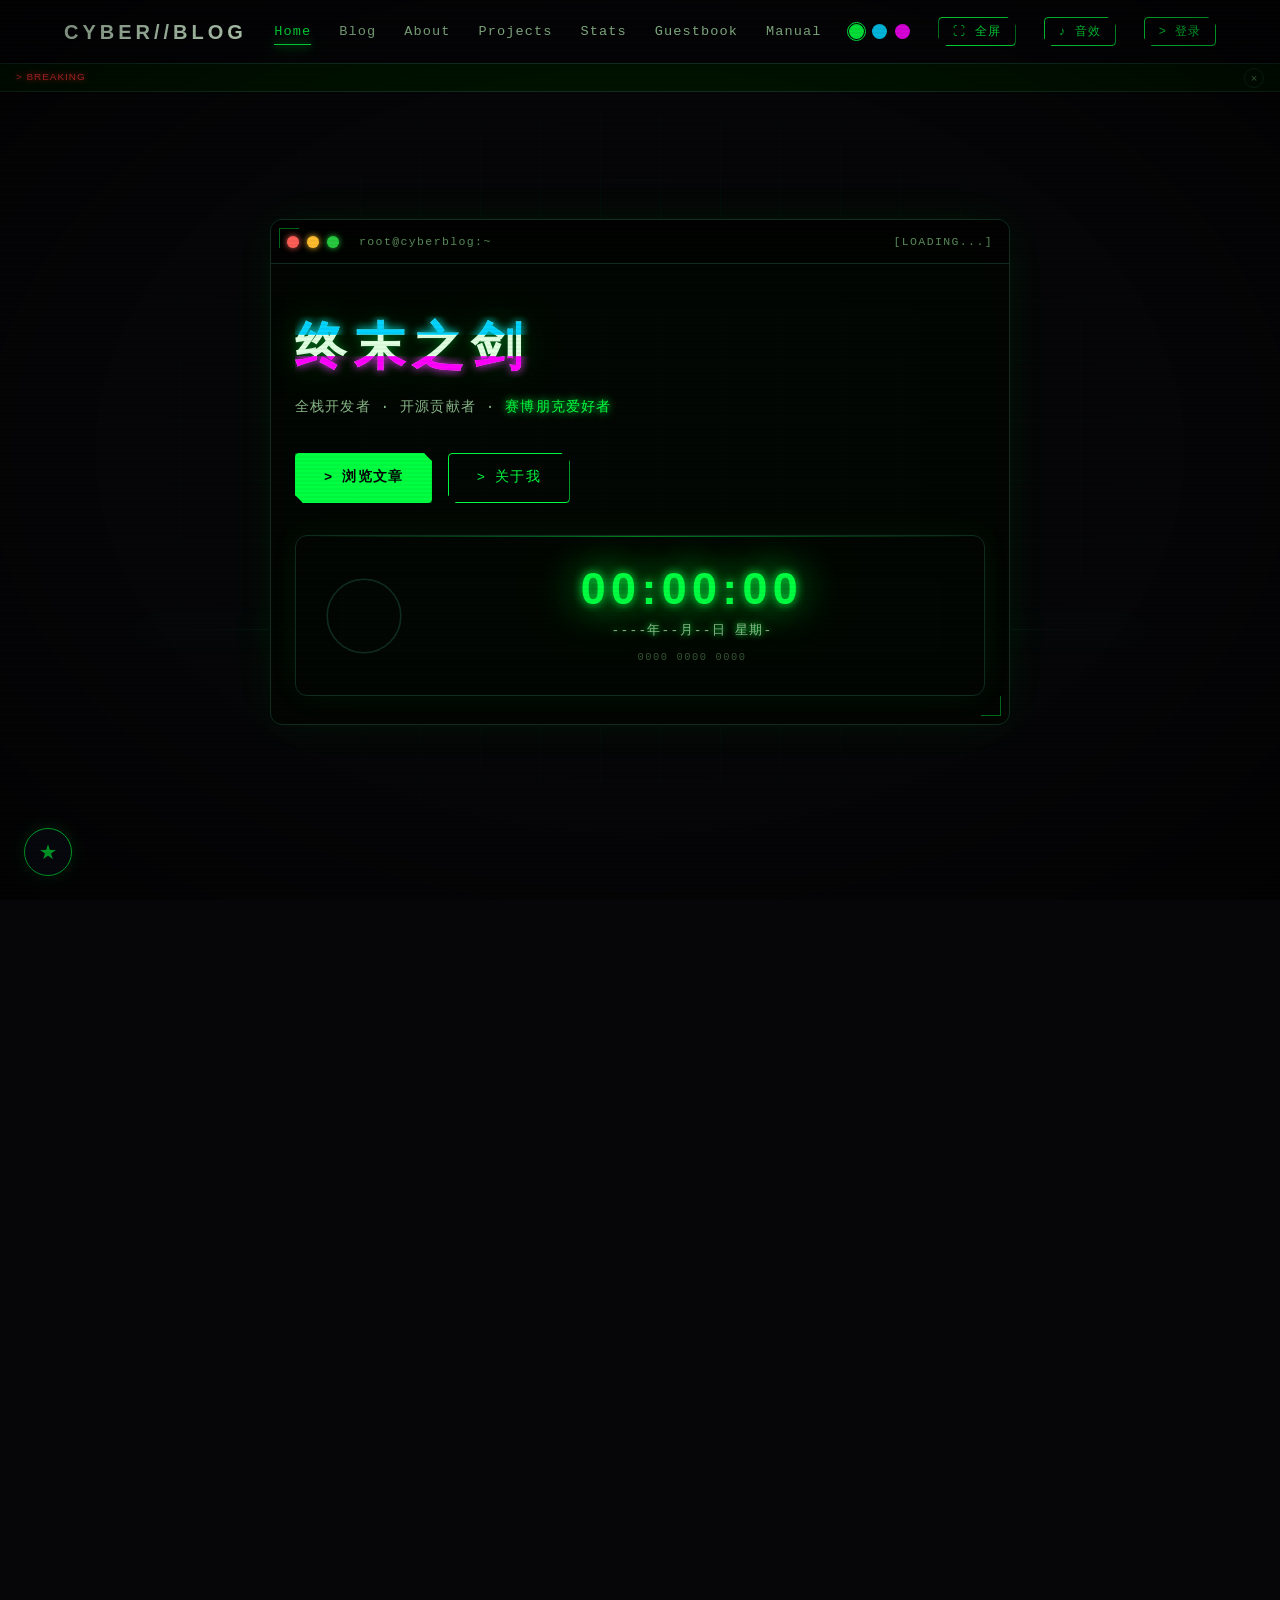
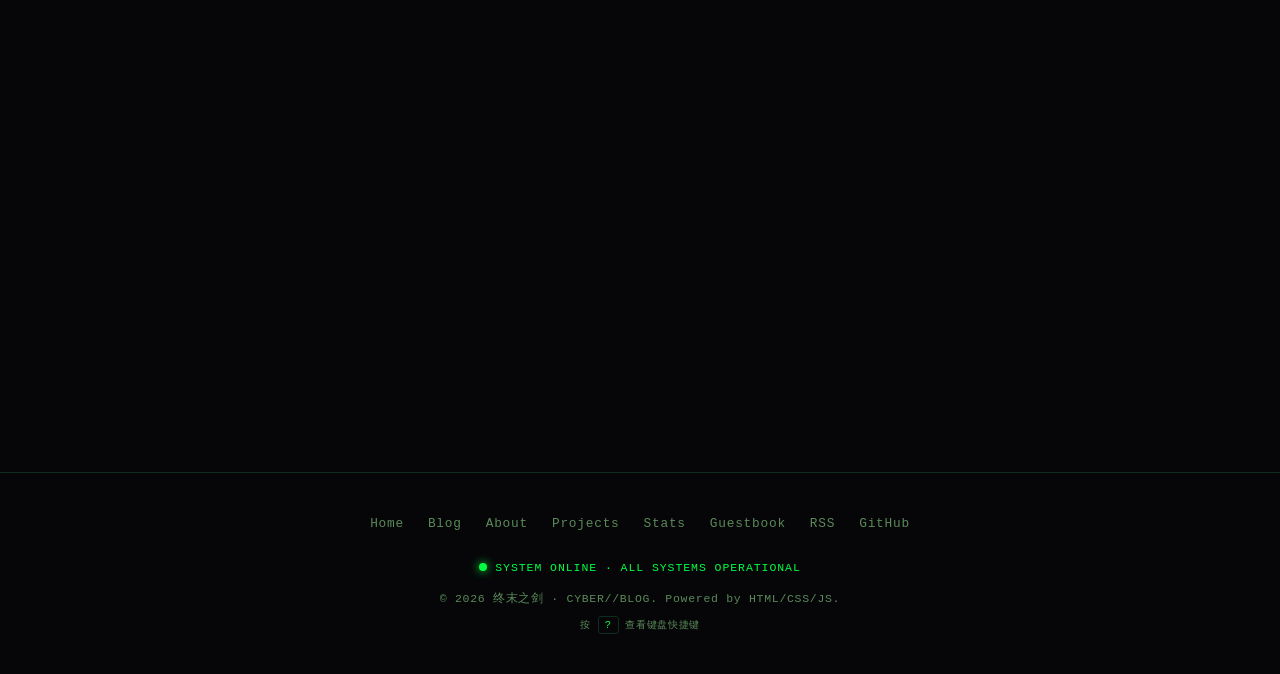
==== index.html @ f14f5cc3 "feat: 头像霓虹化 — 双层描边模拟霓虹管+CSS外发光+网格底纹+高光" ====
<!DOCTYPE html>
<html lang="zh-CN">
<head>
  <meta charset="UTF-8">
  <meta name="viewport" content="width=device-width, initial-scale=1.0">
  <meta name="description" content="终末之剑的赛博朋克数字空间 — 技术博客、设计美学、代码艺术">
  <meta name="keywords" content="赛博朋克,博客,前端开发,全栈,技术分享">
  <meta name="theme-color" content="#060608">
  <meta name="author" content="终末之剑">
  <meta property="og:title" content="终末之剑 | CYBER//BLOG">
  <meta property="og:description" content="赛博朋克风格个人技术博客">
  <meta property="og:type" content="website">
  <title>终末之剑 | CYBER//BLOG</title>

  <!-- Favicon -->
  <link rel="icon" type="image/svg+xml" href="favicon.svg">

  <!-- PWA -->
  <link rel="manifest" href="manifest.json">
  <meta name="apple-mobile-web-app-capable" content="yes">
  <meta name="apple-mobile-web-app-title" content="CYBER//BLOG">

  <!-- SEO structured data -->
  <script type="application/ld+json">
  {
    "@context": "https://schema.org",
    "@type": "Person",
    "name": "终末之剑",
    "url": "https://hi3612.github.io/cyberblog/",
    "description": "全栈开发者 / 开源贡献者 / 赛博朋克爱好者",
    "knowsAbout": ["JavaScript","TypeScript","React","Vue","Node.js","Python","Go","PostgreSQL","Docker"]
  }
  </script>

  <link rel="stylesheet" href="css/style.css">
  <style>
    /* Critical fallback styles — prevents blank screen if CSS load is slow */
    body { background:#060608; color:#c0e0c0; }
    #boot-screen{position:fixed;inset:0;z-index:100000;background:#020203;display:flex;align-items:center;justify-content:center;font-family:Consolas,monospace;}
    #boot-screen.done{opacity:0;visibility:hidden;pointer-events:none;transition:opacity 0.6s,visibility 0.6s;}
    .boot-log{max-width:560px;padding:40px 24px;line-height:2;font-size:0.78rem;color:#00ff41;text-shadow:0 0 4px #00ff41;}
    .boot-log .ok{color:#27c93f;}
    .boot-log .info{color:#8ab88a;}
    .vignette{position:fixed;inset:0;z-index:9998;pointer-events:none;background:radial-gradient(ellipse at center,transparent 60%,rgba(0,0,0,0.55) 100%);}
    #reading-progress{position:fixed;top:0;left:0;height:2px;z-index:10001;background:#00ff41;box-shadow:0 0 8px #00ff41;}
  </style>
</head>
<body>

  <!-- Boot Screen -->
  <div id="boot-screen"><div class="boot-log" id="boot-log"></div></div>

  <!-- Reading Progress -->
  <div id="reading-progress"></div>

  <!-- Cyber News Ticker -->
  <div id="news-ticker" class="news-ticker">
    <span class="news-ticker-label">> BREAKING</span>
    <span class="news-ticker-text" id="news-ticker-text"></span>
    <button class="news-ticker-close" id="news-ticker-close" title="关闭">×</button>
  </div>

  <!-- Ambient -->
  <div class="vignette"></div>

  <!-- ============================================================
       NAVIGATION
       ============================================================ -->
  <nav class="nav">
    <div class="nav-inner">
      <a href="#home" class="nav-logo">
        <span class="glitch-text" data-text="CYBER//BLOG">CYBER//BLOG</span>
      </a>
      <ul class="nav-links">
        <li><a href="#home" class="active">Home</a></li>
        <li><a href="#blog">Blog</a></li>
        <li><a href="#about">About</a></li>
        <li><a href="#projects">Projects</a></li>
        <li><a href="#stats">Stats</a></li>
        <li><a href="#guestbook">Guestbook</a></li>
        <li><a href="#" id="nav-manual">Manual</a></li>
        <li>
          <div class="theme-switcher">
            <span class="theme-dot green active" data-theme="green" title="Neon Green" role="button" tabindex="0" aria-label="绿色主题"></span>
            <span class="theme-dot cyan" data-theme="cyan" title="Neon Cyan" role="button" tabindex="0" aria-label="青色主题"></span>
            <span class="theme-dot magenta" data-theme="magenta" title="Neon Magenta" role="button" tabindex="0" aria-label="品红主题"></span>
          </div>
        </li>
        <li>
          <button id="btn-fullscreen" class="btn btn-sm" title="全屏模式 (F)">&#9974; 全屏</button>
        </li>
        <li>
          <button id="btn-sound" class="btn btn-sm" title="音效开关">&#9834; 音效</button>
        </li>
        <li id="nav-auth-area">
          <button class="btn btn-sm" id="btn-login">> 登录</button>
        </li>
      </ul>
      <button class="hamburger" aria-label="Menu"><span></span><span></span><span></span></button>
    </div>
  </nav>

  <!-- ============================================================
       HERO / TERMINAL
       ============================================================ -->
  <section id="home" class="hero">
    <canvas id="matrix-bg"></canvas>
    <canvas id="network-bg"></canvas>
    <div class="hero-content">
      <div class="terminal" id="main-terminal">
        <div class="terminal-header">
          <span class="terminal-dot red" title="Close"></span>
          <span class="terminal-dot yellow" title="Minimize"></span>
          <span class="terminal-dot green" title="Maximize"></span>
          <span class="terminal-title" style="margin-left:12px;">root@cyberblog:~</span>
          <span class="terminal-title" id="live-clock" style="margin-left:auto;">[LOADING...]</span>
        </div>
        <div class="terminal-body" id="terminal-body">
          <div id="typing-text"></div>
          <div id="terminal-post-content">
            <div style="margin-top:24px;">
              <div class="glitch-title" data-text="终末之剑">终末之剑</div>
              <p class="hero-subtitle">全栈开发者 · 开源贡献者 · <span class="highlight">赛博朋克爱好者</span></p>
              <div class="hero-cta">
                <a href="#blog" class="btn btn-primary">> 浏览文章</a>
                <a href="#about" class="btn">> 关于我</a>
              </div>
            </div>
          </div>

          <!-- Neon Digital Clock -->
          <div class="neon-clock" id="neon-clock">
            <div class="clock-ring">
              <svg viewBox="0 0 100 100">
                <circle cx="50" cy="50" r="46" fill="none" stroke="var(--border)" stroke-width="2"/>
                <circle cx="50" cy="50" r="46" fill="none" stroke="var(--neon-primary)" stroke-width="2"
                  stroke-dasharray="289" stroke-dashoffset="289" id="clock-ring-sec" stroke-linecap="round"/>
              </svg>
            </div>
            <div class="clock-display">
              <div class="clock-time" id="clock-time">00:00:00</div>
              <div class="clock-date" id="clock-date">----年--月--日 星期-</div>
              <div class="clock-binary" id="clock-binary">0000 0000 0000</div>
            </div>
          </div>
        </div>
      </div>
    </div>
  </section>

  <!-- ============================================================
       BLOG
       ============================================================ -->
  <section id="blog" class="section">
    <div class="container">
      <div class="section-header fade-in">
        <span class="section-tag">&lt;articles /&gt;</span>
        <h2 class="section-title">Blog Posts</h2>
        <div class="section-line"></div>
      </div>
      <div class="blog-controls fade-in">
        <div class="blog-search">
          <input type="text" id="blog-search-input" placeholder="> search articles...">
        </div>
        <div class="blog-filters">
          <button class="filter-btn active" data-filter="all">全部</button>
          <button class="filter-btn" data-filter="frontend">前端</button>
          <button class="filter-btn" data-filter="career">职业</button>
          <button class="filter-btn" data-filter="design">设计</button>
        </div>
      </div>
      <div id="blog-grid" class="blog-grid"><!-- JS render --></div>
    </div>
  </section>

  <div class="deco-divider fade-in"><div class="line-h"></div><div class="diamond"></div><div class="line-h"></div></div>

  <!-- ============================================================
       ABOUT
       ============================================================ -->
  <section id="about" class="section">
    <div class="container">
      <div class="section-header fade-in">
        <span class="section-tag">&lt;identity /&gt;</span>
        <h2 class="section-title">About Me</h2>
        <div class="section-line"></div>
      </div>
      <div class="about-grid fade-in">
        <div class="about-avatar-wrapper">
          <div class="about-avatar" style="filter:drop-shadow(0 0 8px #00ff41) drop-shadow(0 0 20px rgba(0,255,65,.3));"><svg viewBox="0 0 200 200" xmlns="http://www.w3.org/2000/svg" style="position:absolute;top:0;left:0;width:100%;height:100%;"><rect width="200" height="200" fill="#060608"/><g opacity=".1"><line x1="0" y1="25" x2="200" y2="25" stroke="#00ff41" stroke-width=".4"/><line x1="0" y1="50" x2="200" y2="50" stroke="#00ff41" stroke-width=".4"/><line x1="0" y1="75" x2="200" y2="75" stroke="#00ff41" stroke-width=".4"/><line x1="0" y1="100" x2="200" y2="100" stroke="#00ff41" stroke-width=".4"/><line x1="0" y1="125" x2="200" y2="125" stroke="#00ff41" stroke-width=".4"/><line x1="0" y1="150" x2="200" y2="150" stroke="#00ff41" stroke-width=".4"/><line x1="0" y1="175" x2="200" y2="175" stroke="#00ff41" stroke-width=".4"/><line x1="25" y1="0" x2="25" y2="200" stroke="#00ff41" stroke-width=".4"/><line x1="50" y1="0" x2="50" y2="200" stroke="#00ff41" stroke-width=".4"/><line x1="75" y1="0" x2="75" y2="200" stroke="#00ff41" stroke-width=".4"/><line x1="100" y1="0" x2="100" y2="200" stroke="#00ff41" stroke-width=".4"/><line x1="125" y1="0" x2="125" y2="200" stroke="#00ff41" stroke-width=".4"/><line x1="150" y1="0" x2="150" y2="200" stroke="#00ff41" stroke-width=".4"/><line x1="175" y1="0" x2="175" y2="200" stroke="#00ff41" stroke-width=".4"/></g><path d="M14,22 v-14 h14 M186,22 v-14 h-14 M14,178 v14 h14 M186,178 v14 h-14" fill="none" stroke="#00ff41" stroke-width="2"/><path d="M14,22 v-14 h14 M186,22 v-14 h-14 M14,178 v14 h14 M186,178 v14 h-14" fill="none" stroke="#fff" stroke-width=".4"/><polygon points="100,12 188,100 100,188 12,100" fill="rgba(0,255,65,0.03)" stroke="#00ff41" stroke-width="1"/><polygon points="100,12 188,100 100,188 12,100" fill="none" stroke="#00ff41" stroke-width="4" opacity=".15"/><polygon points="100,36 164,100 100,164 36,100" fill="rgba(0,212,255,0.04)" stroke="#00d4ff" stroke-width="1"/><polygon points="100,36 164,100 100,164 36,100" fill="none" stroke="#00d4ff" stroke-width="3" opacity=".12"/><polygon points="100,48 145,70 145,130 100,152 55,130 55,70" fill="rgba(0,255,65,0.06)" stroke="#00ff41" stroke-width="2"/><polygon points="100,48 145,70 145,130 100,152 55,130 55,70" fill="none" stroke="#00ff41" stroke-width="5" opacity=".1"/><path d="M70,100 l20,-34 l18,0 l20,34 l-8,5 l-15,-3 l-6,0 l-15,3 z" fill="rgba(255,0,255,0.1)" stroke="#ff00ff" stroke-width="1.5"/><path d="M70,100 l20,-34 l18,0 l20,34 l-8,5 l-15,-3 l-6,0 l-15,3 z" fill="none" stroke="#ff00ff" stroke-width="4" opacity=".15"/><circle cx="86" cy="92" r="4" fill="#0a0a0f" stroke="#00d4ff" stroke-width="2"/><circle cx="86" cy="92" r="4" fill="none" stroke="#00d4ff" stroke-width="5" opacity=".15"/><circle cx="114" cy="92" r="4" fill="#0a0a0f" stroke="#00d4ff" stroke-width="2"/><circle cx="114" cy="92" r="4" fill="none" stroke="#00d4ff" stroke-width="5" opacity=".15"/><line x1="88" y1="108" x2="112" y2="108" stroke="#00d4ff" stroke-width="1.5"/><line x1="88" y1="108" x2="112" y2="108" stroke="#00d4ff" stroke-width="4" opacity=".15"/><polygon points="100,70 110,86 100,80 90,86" fill="rgba(0,255,65,0.5)" stroke="#00ff41" stroke-width="1"/><text x="100" y="174" font-family="serif" font-size="34" font-weight="900" fill="#00ff41" text-anchor="middle">終</text><text x="100" y="174" font-family="serif" font-size="34" font-weight="900" fill="none" stroke="#fff" stroke-width=".5" text-anchor="middle" opacity=".3"/><circle cx="55" cy="70" r="2.5" fill="#0a0a0f" stroke="#ff00ff" stroke-width="2"/><circle cx="145" cy="70" r="2.5" fill="#0a0a0f" stroke="#ff00ff" stroke-width="2"/><circle cx="100" cy="48" r="2.5" fill="#0a0a0f" stroke="#ff00ff" stroke-width="2"/></svg></div>
          <div class="social-links">
            <a href="https://github.com" target="_blank" rel="noopener" class="social-link" title="GitHub">GH</a>
            <a href="https://twitter.com" target="_blank" rel="noopener" class="social-link" title="Twitter">TW</a>
            <a href="mailto:hello@cyberblog.dev" class="social-link" title="Email">@</a>
            <a href="#" class="social-link" title="RSS" id="rss-link">RS</a>
          </div>
        </div>
        <div class="about-text">
          <h3>&gt; whoami</h3>
          <p>你好，我是 <strong>终末之剑</strong>，一名热爱技术的全栈开发者。我相信代码不仅是一种工具，更是一种自我表达的方式。从 Web 开发到系统编程，从 UI 设计到性能优化——我对技术的每一个层面都充满好奇。</p>
          <p>这个博客是我在数字世界的一片自留地。在这里我分享技术心得、设计思考和职业感悟。</p>
          <p>不写代码时，你可能会发现我在看科幻小说、玩独立游戏，或深夜在城市街道上散步——寻找下一个赛博朋克灵感。</p>
          <h3 style="margin-top:28px;">&gt; fortune --cyber</h3>
          <div class="quote-box" id="quote-box">
            <p class="quote-text" id="quote-text">"The future is already here — it's just not evenly distributed."</p>
            <span class="quote-author" id="quote-author">— William Gibson</span>
          </div>
          <button class="btn btn-sm" id="btn-new-quote" style="margin-top:8px;">> 换一条引语</button>

          <h3 style="margin-top:28px;">&gt; ls skills/</h3>
          <div class="skills">
            <span class="skill-tag">JavaScript</span><span class="skill-tag">TypeScript</span><span class="skill-tag">React</span><span class="skill-tag">Vue</span><span class="skill-tag">Node.js</span><span class="skill-tag">Python</span><span class="skill-tag">Go</span><span class="skill-tag">PostgreSQL</span><span class="skill-tag">Redis</span><span class="skill-tag">Docker</span><span class="skill-tag">AWS</span><span class="skill-tag">Linux</span><span class="skill-tag">Git</span><span class="skill-tag">CSS/SCSS</span><span class="skill-tag">Figma</span>
          </div>
        </div>
      </div>
    </div>
  </section>

  <div class="deco-divider fade-in"><div class="line-h"></div><div class="diamond"></div><div class="line-h"></div></div>

  <!-- ============================================================
       PROJECTS
       ============================================================ -->
  <section id="projects" class="section">
    <div class="container">
      <div class="section-header fade-in">
        <span class="section-tag">&lt;code /&gt;</span>
        <h2 class="section-title">Projects</h2>
        <div class="section-line"></div>
      </div>
      <div class="projects-grid">
        <div class="project-card fade-in"><div class="project-icon">&#9881;</div><h3 class="project-name">CyberDashboard</h3><p class="project-desc">开源的赛博朋克风格系统监控面板，实时数据可视化，Terminal UI。</p><div class="project-tech"><span>TypeScript</span><span>Node.js</span><span>WebSocket</span><span>Canvas</span></div><div class="project-links"><a href="#" target="_blank">&#8599; GitHub</a><a href="#" target="_blank">&#8599; Demo</a></div></div>
        <div class="project-card fade-in"><div class="project-icon">&#9760;</div><h3 class="project-name">NeonUI</h3><p class="project-desc">赛博朋克风格 UI 组件库，支持主题定制，Web Components 实现。</p><div class="project-tech"><span>CSS</span><span>Web Components</span><span>Storybook</span></div><div class="project-links"><a href="#" target="_blank">&#8599; GitHub</a><a href="#" target="_blank">&#8599; Docs</a></div></div>
        <div class="project-card fade-in"><div class="project-icon">&#9762;</div><h3 class="project-name">PixelForge</h3><p class="project-desc">浏览器端像素画编辑器，支持图层、调色板、动画帧、Canvas + Web Workers。</p><div class="project-tech"><span>JavaScript</span><span>Canvas</span><span>Web Workers</span></div><div class="project-links"><a href="#" target="_blank">&#8599; GitHub</a><a href="#" target="_blank">&#8599; Live</a></div></div>
        <div class="project-card fade-in"><div class="project-icon">&#128190;</div><h3 class="project-name">LogVault</h3><p class="project-desc">开发者日志管理工具，全文搜索、标签分类、Markdown 编辑。数据存 IndexedDB。</p><div class="project-tech"><span>React</span><span>IndexedDB</span><span>Markdown</span></div><div class="project-links"><a href="#" target="_blank">&#8599; GitHub</a></div></div>
      </div>
    </div>
  </section>

  <div class="deco-divider fade-in"><div class="line-h"></div><div class="diamond"></div><div class="line-h"></div></div>

  <!-- ============================================================
       STATS
       ============================================================ -->
  <section id="stats" class="section">
    <div class="container">
      <div class="section-header fade-in">
        <span class="section-tag">&lt;metrics /&gt;</span>
        <h2 class="section-title">System Stats</h2>
        <div class="section-line"></div>
      </div>
      <div class="stats-grid fade-in">
        <div class="stat-card"><div class="stat-icon">&#9679;</div><div class="stat-number" data-target="1247">0</div><div class="stat-label">GitHub Commits</div></div>
        <div class="stat-card"><div class="stat-icon">&#9733;</div><div class="stat-number" data-target="386">0</div><div class="stat-label">Stars Received</div></div>
        <div class="stat-card"><div class="stat-icon">&#9830;</div><div class="stat-number" data-target="42">0</div><div class="stat-label">Open Source Projects</div></div>
        <div class="stat-card"><div class="stat-icon">&#9670;</div><div class="stat-number" data-target="8912">0</div><div class="stat-label">Lines of Code</div></div>
        <div class="stat-card countdown-card"><div class="stat-icon">&#9200;</div><div class="stat-number-countdown" id="countdown-2077">--</div><div class="stat-label">距离赛博朋克元年 2077</div></div>
      </div>
    </div>
  </section>

  <!-- ============================================================
       GUESTBOOK
       ============================================================ -->
  <section id="guestbook" class="section">
    <div class="container">
      <div class="section-header fade-in">
        <span class="section-tag">&lt;guestbook /&gt;</span>
        <h2 class="section-title">Guestbook</h2>
        <div class="section-line"></div>
      </div>
      <div class="guestbook-inner fade-in" style="max-width:640px;margin:0 auto;">
        <div class="guestbook-form">
          <textarea id="gb-message" placeholder="> 留下你的足迹..." rows="3"></textarea>
          <div style="display:flex;gap:8px;align-items:center;">
            <input type="text" id="gb-author" placeholder="你的名字" style="flex:1;">
            <button class="btn btn-primary" id="gb-submit">发送</button>
          </div>
          <p id="gb-login-hint" style="font-size:0.72rem;color:var(--neon-amber);margin-top:8px;display:none;">&#9888; 请先登录后再留言</p>
        </div>
        <div id="gb-messages" class="gb-messages"><!-- JS render --></div>
      </div>
    </div>
  </section>

  <!-- ============================================================
       NEWSLETTER
       ============================================================ -->
  <section id="newsletter" class="newsletter">
    <div class="newsletter-inner fade-in">
      <div class="newsletter-icon">&#9993;</div>
      <h3>Stay Connected</h3>
      <p>订阅 Newsletter，获取最新文章和技术思考。<br>无垃圾邮件，随时可退订。</p>
      <form id="newsletter-form" class="newsletter-form">
        <input type="email" id="newsletter-email" placeholder="your@email.com" required>
        <button type="submit" class="btn btn-primary">订阅</button>
      </form>
      <p id="newsletter-success" class="newsletter-success">&#10003; 订阅成功！</p>
    </div>
  </section>

  <!-- ============================================================
       FOOTER
       ============================================================ -->
  <footer class="footer">
    <div class="footer-inner">
      <div class="footer-links">
        <a href="#home">Home</a><a href="#blog">Blog</a><a href="#about">About</a><a href="#projects">Projects</a><a href="#stats">Stats</a><a href="#guestbook">Guestbook</a><a href="#" id="rss-footer">RSS</a><a href="https://github.com" target="_blank" rel="noopener">GitHub</a>
      </div>
      <div class="footer-status"><span class="status-dot"></span>SYSTEM ONLINE · ALL SYSTEMS OPERATIONAL</div>
      <p class="footer-copy">&copy; 2026 终末之剑 · CYBER//BLOG. Powered by HTML/CSS/JS.</p>
      <p class="footer-hint">按 <kbd>?</kbd> 查看键盘快捷键</p>
    </div>
  </footer>

  <!-- Cyber Oracle Floating Button -->
  <button id="cyber-oracle" class="cyber-oracle-btn" title="赛博占卜">
    <span class="oracle-icon">&#9733;</span>
  </button>

  <!-- Oracle Result Toast -->
  <div id="oracle-toast" class="oracle-toast"></div>

  <!-- Back to Top -->
  <button id="back-to-top" class="back-to-top" aria-label="Back to top">
    <svg width="20" height="20" viewBox="0 0 20 20"><circle cx="10" cy="10" r="8" fill="none" stroke="currentColor" stroke-width="1.5" stroke-dasharray="50" stroke-dashoffset="50" id="scroll-ring"/></svg>
    <span style="position:absolute;top:50%;left:50%;transform:translate(-50%,-50%);pointer-events:none;">&#8593;</span>
  </button>

  <!-- ============================================================
       MODALS
       ============================================================ -->
  <!-- Post Modal -->
  <div id="post-modal" class="modal-overlay">
    <div class="modal" style="max-width:760px;">
      <button id="modal-close" class="modal-close" title="关闭 (Esc)">&times;</button>
      <div id="modal-body" class="modal-body"><!-- JS render --></div>
    </div>
  </div>

  <!-- Auth Modal (Login / Register) -->
  <div id="auth-modal" class="modal-overlay">
    <div class="modal" style="max-width:420px;">
      <button id="auth-close" class="modal-close">&times;</button>
      <div class="modal-body" id="auth-body">
        <h3 style="font-family:var(--font-display);color:var(--neon-primary);margin-bottom:20px;letter-spacing:0.08em;" id="auth-title">> LOGIN</h3>
        <form id="auth-form">
          <div class="auth-field"><label>用户名</label><input type="text" id="auth-username" placeholder="输入用户名" required autocomplete="off"></div>
          <div class="auth-field" id="auth-email-field" style="display:none;"><label>邮箱</label><input type="email" id="auth-email" placeholder="your@email.com"></div>
          <div class="auth-field"><label>密码</label><input type="password" id="auth-password" placeholder="输入密码" required></div>
          <div class="auth-field" id="auth-confirm-field" style="display:none;"><label>确认密码</label><input type="password" id="auth-confirm" placeholder="再次输入密码"></div>
          <div id="pw-strength" style="display:none;"><div class="pw-bar-bg"><div class="pw-bar-fill" id="pw-bar-fill"></div></div><span class="pw-text" id="pw-text"></span></div>
          <p id="auth-error" style="color:var(--neon-red);font-size:0.75rem;display:none;margin-bottom:12px;"></p>
          <button type="submit" class="btn btn-primary" style="width:100%;justify-content:center;" id="auth-submit">登录</button>
        </form>
        <p style="text-align:center;margin-top:16px;font-size:0.78rem;color:var(--text-muted);">
          <span id="auth-switch-text">没有账号？</span>
          <a href="#" id="auth-switch" style="margin-left:4px;">注册</a>
        </p>
      </div>
    </div>
  </div>

  <!-- Command Palette (Ctrl+K) -->
  <div id="cmd-palette" class="cmd-palette-overlay">
    <div class="cmd-palette-box">
      <div class="cmd-palette-header">
        <span style="font-family:var(--font-display);font-size:0.7rem;color:var(--neon-primary);">> COMMAND_PALETTE</span>
      </div>
      <input type="text" id="cmd-palette-input" placeholder="输入命令搜索..." autocomplete="off">
      <div id="cmd-palette-results"></div>
    </div>
  </div>

  <!-- Manual / 功能手册 Modal -->
  <div id="manual-modal" class="modal-overlay">
    <div class="modal" style="max-width:780px;max-height:90vh;">
      <button id="manual-close" class="modal-close">&times;</button>
      <div class="modal-body" id="manual-body"><!-- JS render --></div>
    </div>
  </div>

  <!-- Keyboard Shortcuts Modal -->
  <div id="kb-modal" class="modal-overlay">
    <div class="modal" style="max-width:560px;">
      <button id="kb-close" class="modal-close">&times;</button>
      <div class="modal-body">
        <h3 style="font-family:var(--font-display);color:var(--neon-primary);margin-bottom:20px;letter-spacing:0.08em;">&gt; KEYBOARD_SHORTCUTS</h3>
        <div class="kb-list">
          <div class="kb-row"><kbd>?</kbd><span>显示 / 隐藏此帮助</span></div>
          <div class="kb-row"><kbd>Esc</kbd><span>关闭弹窗 / 清除终端</span></div>
          <div class="kb-row"><kbd>1-5</kbd><span>跳转到对应板块</span></div>
          <div class="kb-row"><kbd>T</kbd><span>切换主题颜色</span></div>
          <div class="kb-row"><kbd>G</kbd><span>跳转到顶部</span></div>
          <div class="kb-row"><kbd>L</kbd><span>喜欢当前文章</span></div>
        </div>
      </div>
    </div>
  </div>

  <canvas id="neon-canvas" style="position:fixed;inset:0;z-index:9994;pointer-events:none;opacity:0;transition:opacity 0.3s;"></canvas>

<script src="js/posts.js"></script>
  <script src="js/main.js"></script>
  <script>
    if ('serviceWorker' in navigator) {
      navigator.serviceWorker.register('/cyberblog/sw.js').then(() => console.log('[SW] registered'));
    }
  </script>
</body>
</html>
---- css/style.css ----
/* ============================================================
   CYBERPUNK PERSONAL BLOG — Enhanced Design System
   Neon // Chrome // Dystopia
   ============================================================ */

/* 字体: 优先用系统自带，无需联网，国内秒开
   JetBrains Mono → Cascadia Code → Consolas → monospace
   Orbitron → Impact → Arial Black → sans-serif */

/* --- CSS Custom Properties --- */
:root {
  --bg-primary:    #060608;
  --bg-secondary:  #0a0a10;
  --bg-card:       #0c0c18;
  --bg-card-hover: #101025;
  --bg-terminal:   rgba(4, 8, 4, 0.96);

  --neon-primary:  #00ff41;
  --neon-cyan:     #00d4ff;
  --neon-magenta:  #ff00ff;
  --neon-amber:    #ffaa00;
  --neon-red:      #ff3333;

  --text-primary:  #c0e0c0;
  --text-secondary:#8ab88a;
  --text-muted:    #5a8a5a;
  --text-bright:   #e0ffe0;

  --border:        #0f2d1f;
  --border-glow:   #00ff4133;

  --font-mono:     'Cascadia Code', 'Consolas', 'Courier New', monospace;
  --font-display:  'Impact', 'Arial Black', 'Arial', sans-serif;

  --radius-sm:     4px;
  --radius-md:     8px;
  --radius-lg:     12px;
  --transition:    0.3s cubic-bezier(0.4, 0, 0.2, 1);

  --max-width:     1200px;
  --nav-height:    64px;
}

[data-theme="cyan"] {
  --neon-primary:  #00d4ff;
  --border-glow:   #00d4ff33;
}

[data-theme="magenta"] {
  --neon-primary:  #ff00ff;
  --border-glow:   #ff00ff33;
}

/* --- Reset --- */
*, *::before, *::after { margin: 0; padding: 0; box-sizing: border-box; }

html { scroll-behavior: smooth; font-size: 16px; }

body {
  font-family: var(--font-mono);
  background: var(--bg-primary);
  color: var(--text-primary);
  line-height: 1.7;
  overflow-x: hidden;
  -webkit-font-smoothing: antialiased;
  cursor: crosshair;
}

/* ============================================================
   BACKGROUND LAYERS — CRT + Noise + Vignette
   ============================================================ */

/* CRT scanlines */
body::before {
  content: '';
  position: fixed;
  inset: 0;
  z-index: 9999;
  pointer-events: none;
  background: repeating-linear-gradient(
    0deg,
    transparent,
    transparent 2px,
    rgba(0, 0, 0, 0.04) 2px,
    rgba(0, 0, 0, 0.04) 4px
  );
}

/* Vignette */
.vignette {
  position: fixed;
  inset: 0;
  z-index: 9998;
  pointer-events: none;
  background: radial-gradient(ellipse at center, transparent 60%, rgba(0,0,0,0.55) 100%);
}

/* Noise grain — applied via JS canvas */

a { color: var(--neon-primary); text-decoration: none; transition: var(--transition); }
a:hover { text-shadow: 0 0 8px var(--neon-primary), 0 0 20px var(--neon-primary); }
img { max-width: 100%; display: block; }

/* Scrollbar */
::-webkit-scrollbar { width: 5px; }
::-webkit-scrollbar-track { background: var(--bg-primary); }
::-webkit-scrollbar-thumb { background: #1a3a1a; border-radius: 3px; }
::-webkit-scrollbar-thumb:hover { background: var(--neon-primary); box-shadow: 0 0 10px var(--neon-primary); }

::selection { background: var(--neon-primary); color: var(--bg-primary); }

/* ============================================================
   MOUSE GLOW FOLLOWER
   ============================================================ */
.mouse-glow {
  position: fixed;
  pointer-events: none;
  z-index: 9997;
  width: 300px;
  height: 300px;
  border-radius: 50%;
  background: radial-gradient(circle, var(--neon-primary) 0%, transparent 70%);
  opacity: 0.04;
  transform: translate(-50%, -50%);
  transition: opacity 0.3s;
}

/* ============================================================
   NAVIGATION
   ============================================================ */
.nav {
  position: fixed;
  top: 0; left: 0; right: 0; z-index: 1000;
  height: var(--nav-height);
  background: rgba(6, 6, 8, 0.88);
  backdrop-filter: blur(16px);
  -webkit-backdrop-filter: blur(16px);
  border-bottom: 1px solid var(--border);
  transition: var(--transition);
  overflow: visible;
}

.nav.scrolled {
  border-bottom-color: var(--neon-primary);
  box-shadow: 0 0 30px rgba(0, 255, 65, 0.1), 0 0 60px rgba(0, 255, 65, 0.03);
}

.nav-inner {
  max-width: var(--max-width);
  margin: 0 auto;
  padding: 0 24px;
  height: 100%;
  display: flex;
  align-items: center;
  justify-content: space-between;
}

.nav-logo {
  font-family: var(--font-display);
  font-size: 1.25rem;
  font-weight: 700;
  letter-spacing: 0.2em;
  color: var(--text-bright);
}

.nav-logo .glitch-text {
  text-transform: uppercase;
  position: relative;
  display: inline-block;
}

.nav-logo .glitch-text::before,
.nav-logo .glitch-text::after {
  content: attr(data-text);
  position: absolute;
  top: 0; left: 0; width: 100%; height: 100%;
  opacity: 0;
}

.nav:hover .nav-logo .glitch-text::before {
  animation: glitch-logo-a 0.3s ease 1;
  color: var(--neon-cyan);
  clip-path: polygon(0 10%, 100% 20%, 100% 40%, 0 50%);
}

.nav:hover .nav-logo .glitch-text::after {
  animation: glitch-logo-b 0.3s ease 0.1s 1;
  color: var(--neon-magenta);
  clip-path: polygon(0 55%, 100% 45%, 100% 75%, 0 65%);
}

@keyframes glitch-logo-a {
  0%, 100% { opacity: 0; transform: translate(0); }
  30% { opacity: 1; transform: translate(-3px, 1px); }
  60% { opacity: 1; transform: translate(2px, -1px); }
  80% { opacity: 0; }
}
@keyframes glitch-logo-b {
  0%, 100% { opacity: 0; transform: translate(0); }
  30% { opacity: 1; transform: translate(3px, -1px); }
  60% { opacity: 1; transform: translate(-2px, 1px); }
  80% { opacity: 0; }
}

.nav-links {
  display: flex;
  align-items: center;
  gap: 28px;
  list-style: none;
}

.nav-links a {
  font-size: 0.85rem;
  color: var(--text-secondary);
  letter-spacing: 0.08em;
  position: relative;
  padding: 4px 0;
}

.nav-links a::after {
  content: '';
  position: absolute;
  bottom: -2px; left: 0;
  width: 0; height: 1px;
  background: var(--neon-primary);
  transition: width var(--transition);
  box-shadow: 0 0 8px var(--neon-primary), 0 0 20px var(--neon-primary);
}

.nav-links a:hover, .nav-links a.active { color: var(--neon-primary); }
.nav-links a:hover::after, .nav-links a.active::after { width: 100%; }

/* Theme Switcher */
.theme-switcher { display: flex; gap: 8px; }
.theme-dot {
  width: 15px; height: 15px; border-radius: 50%;
  cursor: pointer; border: 2px solid transparent;
  transition: var(--transition); position: relative;
}
.theme-dot::after {
  content: '';
  position: absolute;
  inset: -4px;
  border-radius: 50%;
  border: 1px solid transparent;
  transition: var(--transition);
}
.theme-dot:hover { transform: scale(1.3); }
.theme-dot.active { border-color: currentColor; }
.theme-dot.active::after { border-color: currentColor; animation: theme-pulse 1.5s ease-in-out infinite; }
@keyframes theme-pulse {
  0%, 100% { box-shadow: 0 0 5px currentColor; transform: scale(1); }
  50% { box-shadow: 0 0 15px currentColor; transform: scale(1.15); }
}
.theme-dot.green  { background: #00ff41; color: #00ff41; }
.theme-dot.cyan   { background: #00d4ff; color: #00d4ff; }
.theme-dot.magenta{ background: #ff00ff; color: #ff00ff; }

/* Hamburger */
.hamburger {
  display: none; flex-direction: column; gap: 5px;
  cursor: pointer; background: none; border: none; padding: 4px;
}
.hamburger span {
  display: block; width: 24px; height: 2px;
  background: var(--neon-primary); transition: var(--transition);
  box-shadow: 0 0 6px var(--neon-primary);
}

/* ============================================================
   HERO
   ============================================================ */
.hero {
  min-height: 100vh;
  display: flex; align-items: center; justify-content: center;
  padding: calc(var(--nav-height) + 40px) 24px 60px;
  position: relative; overflow: hidden;
}

/* Hex Grid Background */
.hero::before {
  content: '';
  position: absolute; inset: 0; z-index: 0;
  background-image:
    linear-gradient(rgba(0,255,65,0.03) 1px, transparent 1px),
    linear-gradient(90deg, rgba(0,255,65,0.03) 1px, transparent 1px);
  background-size: 60px 60px;
  mask-image: radial-gradient(ellipse at center, black 30%, transparent 70%);
  -webkit-mask-image: radial-gradient(ellipse at center, black 30%, transparent 70%);
}

/* Horizon line */
.hero::after {
  content: '';
  position: absolute;
  bottom: 30%; left: 10%; right: 10%;
  height: 1px;
  background: linear-gradient(90deg, transparent, var(--neon-primary), transparent);
  opacity: 0.2;
  z-index: 0;
  box-shadow: 0 0 30px var(--neon-primary), 0 0 60px var(--neon-primary);
  animation: horizon-pulse 3s ease-in-out infinite;
}

@keyframes horizon-pulse {
  0%, 100% { opacity: 0.15; }
  50% { opacity: 0.35; }
}

#matrix-bg {
  position: absolute; inset: 0; z-index: 0; opacity: 0.12;
}

.hero-content {
  position: relative; z-index: 1;
  width: 100%; max-width: 740px;
}

/* Terminal */
.terminal {
  background: var(--bg-terminal);
  border: 1px solid var(--border);
  border-radius: var(--radius-lg);
  overflow: hidden;
  box-shadow:
    0 0 40px rgba(0,255,65,0.06),
    0 0 80px rgba(0,255,65,0.02),
    inset 0 0 80px rgba(0,0,0,0.4);
  position: relative;
}

/* Terminal corner brackets */
.terminal::before,
.terminal::after {
  content: '';
  position: absolute;
  width: 20px; height: 20px;
  z-index: 2;
  pointer-events: none;
  opacity: 0.4;
  transition: opacity 0.5s;
}
.terminal::before {
  top: 8px; left: 8px;
  border-top: 1px solid var(--neon-primary);
  border-left: 1px solid var(--neon-primary);
}
.terminal::after {
  bottom: 8px; right: 8px;
  border-bottom: 1px solid var(--neon-primary);
  border-right: 1px solid var(--neon-primary);
}

.terminal-header {
  display: flex; align-items: center; gap: 8px;
  padding: 12px 16px;
  background: rgba(0,0,0,0.5);
  border-bottom: 1px solid var(--border);
}

.terminal-dot { width: 12px; height: 12px; border-radius: 50%; }
.terminal-dot.red    { background: #ff5f56; box-shadow: 0 0 6px #ff5f56; }
.terminal-dot.yellow { background: #ffbd2e; box-shadow: 0 0 6px #ffbd2e; }
.terminal-dot.green  { background: #27c93f; box-shadow: 0 0 6px #27c93f; }

.terminal-title {
  margin-left: auto;
  font-size: 0.72rem; color: var(--text-muted);
  letter-spacing: 0.12em;
}

.terminal-body {
  padding: 28px 24px;
  font-size: 0.88rem; line-height: 1.9;
}

/* Glitch Title — Chromatic Aberration */
.glitch-title {
  font-family: var(--font-display);
  font-size: clamp(2rem, 5vw, 3.2rem);
  font-weight: 800;
  color: var(--text-bright);
  text-transform: uppercase;
  letter-spacing: 0.15em;
  line-height: 1.2;
  position: relative;
  margin-bottom: 16px;
  text-shadow:
    0 0 10px rgba(0,255,65,0.4),
    0 0 40px rgba(0,255,65,0.2),
    0 0 80px rgba(0,255,65,0.1);
}

.glitch-title::before,
.glitch-title::after {
  content: attr(data-text);
  position: absolute;
  top: 0; left: 0; width: 100%; height: 100%;
}

.glitch-title::before {
  animation: glitch-skew 3s infinite linear alternate-reverse;
  clip-path: polygon(0 0, 100% 0, 100% 30%, 0 30%);
  color: var(--neon-cyan);
  text-shadow: 0 0 10px var(--neon-cyan);
}

.glitch-title::after {
  animation: glitch-skew-bottom 2.8s infinite linear alternate-reverse;
  clip-path: polygon(0 65%, 100% 65%, 100% 100%, 0 100%);
  color: var(--neon-magenta);
  text-shadow: 0 0 10px var(--neon-magenta);
}

@keyframes glitch-skew {
  0% { transform: translate(0); }
  20% { transform: translate(-3px, 2px) skewX(2deg); }
  40% { transform: translate(0); }
  60% { transform: translate(3px, -1px) skewX(-1deg); }
  80% { transform: translate(-1px, -1px); }
  100% { transform: translate(0); }
}
@keyframes glitch-skew-bottom {
  0% { transform: translate(0); }
  25% { transform: translate(3px, -1px) skewX(-1.5deg); }
  45% { transform: translate(0); }
  65% { transform: translate(-3px, 2px) skewX(1deg); }
  85% { transform: translate(1px, 1px); }
  100% { transform: translate(0); }
}

.hero-subtitle {
  font-size: 0.9rem; color: var(--text-secondary);
  margin-bottom: 32px; letter-spacing: 0.08em;
}
.hero-subtitle .highlight {
  color: var(--neon-primary); font-weight: 500;
  text-shadow: 0 0 8px var(--neon-primary);
}

.hero-cta { display: flex; gap: 16px; flex-wrap: wrap; }

/* Buttons */
.btn {
  display: inline-flex; align-items: center; gap: 8px;
  padding: 11px 28px;
  font-family: var(--font-mono); font-size: 0.85rem;
  border-radius: var(--radius-sm);
  cursor: pointer; transition: var(--transition);
  letter-spacing: 0.08em;
  border: 1px solid var(--neon-primary);
  background: transparent; color: var(--neon-primary);
  position: relative; overflow: hidden;
  text-transform: uppercase;
  clip-path: polygon(0 0, calc(100% - 8px) 0, 100% 8px, 100% 100%, 8px 100%, 0 calc(100% - 8px));
}

.btn::before {
  content: '';
  position: absolute; inset: 0;
  background: var(--neon-primary); opacity: 0;
  transition: opacity var(--transition); z-index: -1;
}

.btn::after {
  content: '';
  position: absolute;
  top: 0; left: -100%;
  width: 100%; height: 100%;
  background: linear-gradient(90deg, transparent, rgba(255,255,255,0.2), transparent);
  transition: left 0.5s;
}

.btn:hover::before { opacity: 0.12; }
.btn:hover { box-shadow: 0 0 25px var(--neon-primary), 0 0 50px rgba(0,255,65,0.2); transform: translateY(-2px); }
.btn:hover::after { left: 100%; }

.btn-primary {
  background: var(--neon-primary); color: var(--bg-primary); font-weight: 600;
  box-shadow: 0 0 15px var(--neon-primary);
  animation: btn-glow 2s ease-in-out infinite;
}

@keyframes btn-glow {
  0%, 100% { box-shadow: 0 0 15px var(--neon-primary); }
  50% { box-shadow: 0 0 35px var(--neon-primary), 0 0 60px rgba(0,255,65,0.3); }
}

.btn-primary:hover { box-shadow: 0 0 40px var(--neon-primary), 0 0 80px rgba(0,255,65,0.3); color: var(--bg-primary); text-shadow: none; }
.btn-primary:hover::before { opacity: 0; }
.btn-primary:hover::after { left: 100%; }

/* Cursor */
.cursor {
  display: inline-block; width: 8px; height: 1.1em;
  background: var(--neon-primary); margin-left: 2px;
  vertical-align: text-bottom;
  animation: blink 1s step-end infinite;
  box-shadow: 0 0 8px var(--neon-primary);
}
@keyframes blink { 0%,100%{opacity:1;} 50%{opacity:0;} }

/* ============================================================
   SECTION COMMONS
   ============================================================ */
.section { padding: 100px 24px; position: relative; }

.section-header {
  text-align: center; margin-bottom: 64px;
}

.section-tag {
  display: inline-block;
  font-size: 0.72rem; color: var(--neon-primary);
  letter-spacing: 0.18em; margin-bottom: 14px;
  padding: 5px 14px;
  border: 1px solid var(--border); border-radius: var(--radius-sm);
  text-shadow: 0 0 8px var(--neon-primary);
  position: relative;
}

.section-tag::before,
.section-tag::after {
  content: '//';
  position: absolute; top: 50%; transform: translateY(-50%);
  font-size: 0.6rem; color: var(--text-muted);
}
.section-tag::before { left: -28px; }
.section-tag::after  { right: -28px; }

.section-title {
  font-family: var(--font-display);
  font-size: clamp(1.6rem, 4vw, 2.4rem);
  font-weight: 700; color: var(--text-bright);
  text-transform: uppercase; letter-spacing: 0.12em;
  margin-bottom: 16px;
  text-shadow: 0 0 20px rgba(0,255,65,0.15);
}

.section-line {
  width: 80px; height: 2px;
  margin: 0 auto;
  background: linear-gradient(90deg, transparent, var(--neon-primary), transparent);
  box-shadow: 0 0 15px var(--neon-primary), 0 0 30px var(--neon-primary);
}

.container { max-width: var(--max-width); margin: 0 auto; }

/* ============================================================
   ABOUT
   ============================================================ */
.about-grid { display: grid; grid-template-columns: 1fr 2fr; gap: 48px; align-items: start; }

.about-avatar-wrapper { position: relative; }

.about-avatar {
  width: 100%; aspect-ratio: 1;
  border: 2px solid var(--border); border-radius: var(--radius-lg);
  background: var(--bg-card);
  display: flex; align-items: center; justify-content: center;
  position: relative; overflow: hidden;
}

.about-avatar .avatar-placeholder {
  font-size: 4rem; opacity: 0.25;
  filter: drop-shadow(0 0 15px var(--neon-primary));
}

/* Holographic border on avatar */
.about-avatar::before {
  content: '';
  position: absolute;
  inset: -3px;
  border-radius: inherit;
  padding: 3px;
  background: linear-gradient(135deg, var(--neon-primary), var(--neon-cyan), var(--neon-magenta), var(--neon-primary));
  background-size: 300% 300%;
  -webkit-mask: linear-gradient(#fff 0 0) content-box, linear-gradient(#fff 0 0);
  mask: linear-gradient(#fff 0 0) content-box, linear-gradient(#fff 0 0);
  -webkit-mask-composite: xor;
  mask-composite: exclude;
  animation: holo-rotate 4s linear infinite;
}

@keyframes holo-rotate {
  0% { background-position: 0% 50%; }
  50% { background-position: 100% 50%; }
  100% { background-position: 0% 50%; }
}

.about-avatar::after {
  content: '';
  position: absolute; inset: 0;
  background: repeating-linear-gradient(0deg, transparent, transparent 4px, rgba(0,0,0,0.03) 4px, rgba(0,0,0,0.03) 8px);
  pointer-events: none;
}

.social-links { display: flex; gap: 12px; margin-top: 16px; justify-content: center; }

.social-link {
  width: 42px; height: 42px;
  border: 1px solid var(--border); border-radius: var(--radius-sm);
  display: flex; align-items: center; justify-content: center;
  color: var(--text-secondary); font-size: 0.8rem;
  transition: var(--transition);
  position: relative;
  clip-path: polygon(0 0, calc(100% - 4px) 0, 100% 4px, 100% 100%, 4px 100%, 0 calc(100% - 4px));
}

.social-link:hover {
  border-color: var(--neon-primary); color: var(--neon-primary);
  box-shadow: 0 0 15px var(--neon-primary);
  transform: translateY(-2px);
}

.about-text h3 {
  font-family: var(--font-display); font-size: 1.15rem;
  margin-bottom: 16px; color: var(--neon-primary);
  letter-spacing: 0.08em; text-shadow: 0 0 10px var(--neon-primary);
}
.about-text p { color: var(--text-secondary); margin-bottom: 16px; font-size: 0.9rem; }

.skills { display: flex; flex-wrap: wrap; gap: 8px; margin-top: 20px; }

.skill-tag {
  padding: 5px 14px; font-size: 0.76rem;
  border: 1px solid var(--border); border-radius: 20px;
  color: var(--text-secondary); transition: var(--transition);
  letter-spacing: 0.06em;
  background: rgba(0,255,65,0.02);
}

.skill-tag:hover {
  border-color: var(--neon-primary); color: var(--neon-primary);
  box-shadow: 0 0 12px var(--neon-primary);
  background: rgba(0,255,65,0.06);
  transform: translateY(-1px);
}

/* ============================================================
   BLOG
   ============================================================ */
.blog-controls {
  display: flex; gap: 16px; margin-bottom: 40px;
  flex-wrap: wrap; align-items: center; justify-content: space-between;
}

.blog-search { position: relative; flex: 1; min-width: 240px; max-width: 420px; }

.blog-search input {
  width: 100%;
  padding: 11px 16px 11px 44px;
  background: var(--bg-card); border: 1px solid var(--border);
  border-radius: var(--radius-sm);
  color: var(--text-primary); font-family: var(--font-mono);
  font-size: 0.85rem; transition: var(--transition); outline: none;
}

.blog-search input:focus {
  border-color: var(--neon-primary);
  box-shadow: 0 0 15px var(--border-glow), 0 0 30px rgba(0,255,65,0.06);
}

.blog-search::before {
  content: '>';
  position: absolute; left: 16px; top: 50%;
  transform: translateY(-50%);
  color: var(--neon-primary); font-size: 0.82rem;
  z-index: 1;
}

.blog-filters { display: flex; gap: 8px; flex-wrap: wrap; }

.filter-btn {
  padding: 7px 18px; font-family: var(--font-mono); font-size: 0.76rem;
  background: transparent; border: 1px solid var(--border);
  border-radius: 20px; color: var(--text-muted);
  cursor: pointer; transition: var(--transition); letter-spacing: 0.05em;
}

.filter-btn:hover, .filter-btn.active {
  border-color: var(--neon-primary); color: var(--neon-primary);
  box-shadow: 0 0 12px var(--border-glow);
}
.filter-btn.active { background: rgba(0,255,65,0.06); }

/* Blog Grid */
.blog-grid { display: grid; grid-template-columns: repeat(3, 1fr); gap: 24px; }

.blog-card {
  background: var(--bg-card);
  border: 1px solid var(--border);
  border-radius: var(--radius-md);
  padding: 24px;
  cursor: pointer;
  transition: all 0.4s cubic-bezier(0.4, 0, 0.2, 1);
  position: relative; overflow: hidden;
}

/* Corner decorations */
.blog-card::before {
  content: '';
  position: absolute; top: 0; left: 0; width: 30px; height: 30px;
  border-top: 1px solid rgba(0,255,65,0.3);
  border-left: 1px solid rgba(0,255,65,0.3);
  transition: var(--transition); opacity: 0;
}

.blog-card::after {
  content: '';
  position: absolute; bottom: 0; right: 0; width: 30px; height: 30px;
  border-bottom: 1px solid rgba(0,255,65,0.3);
  border-right: 1px solid rgba(0,255,65,0.3);
  transition: var(--transition); opacity: 0;
}

/* Scan line sweep on hover */
.blog-card .card-sweep {
  position: absolute;
  top: -100%; left: 0; width: 100%; height: 80%;
  background: linear-gradient(0deg, transparent, rgba(0,255,65,0.06), transparent);
  pointer-events: none;
  transition: top 0.5s ease;
}

.blog-card:hover { border-color: var(--neon-primary); transform: translateY(-6px); box-shadow: 0 12px 40px rgba(0,255,65,0.12); background: var(--bg-card-hover); }
.blog-card:hover::before { opacity: 1; }
.blog-card:hover::after { opacity: 1; }
.blog-card:hover .card-sweep { top: 120%; }

.blog-card-header { display: flex; justify-content: space-between; align-items: center; margin-bottom: 12px; font-size: 0.7rem; color: var(--text-muted); }
.blog-card-date { letter-spacing: 0.08em; }

.blog-card-readtime {
  padding: 3px 10px; border: 1px solid var(--border);
  border-radius: 10px; font-size: 0.66rem;
}

.blog-card-title {
  font-family: var(--font-display); font-size: 1rem;
  font-weight: 600; color: var(--text-bright);
  margin-bottom: 10px; letter-spacing: 0.05em; line-height: 1.4;
}
.blog-card:hover .blog-card-title { color: var(--neon-primary); text-shadow: 0 0 8px var(--neon-primary); }

.blog-card-excerpt {
  font-size: 0.81rem; color: var(--text-secondary);
  margin-bottom: 16px; line-height: 1.6;
  display: -webkit-box; -webkit-line-clamp: 3;
  -webkit-box-orient: vertical; overflow: hidden;
}

.blog-card-tags { display: flex; gap: 6px; flex-wrap: wrap; }

.blog-card-tag {
  font-size: 0.66rem; padding: 3px 8px;
  border: 1px solid var(--border); border-radius: 10px;
  color: var(--text-muted);
}

.blog-empty {
  grid-column: 1 / -1; text-align: center;
  padding: 60px 20px; color: var(--text-muted); font-size: 0.9rem;
}

/* ============================================================
   POST MODAL
   ============================================================ */
.modal-overlay {
  position: fixed; inset: 0; z-index: 2000;
  background: rgba(4,4,6,0.93);
  backdrop-filter: blur(12px);
  display: flex; align-items: center; justify-content: center;
  padding: 24px;
  opacity: 0; pointer-events: none;
  transition: opacity 0.3s;
}
.modal-overlay.open { opacity: 1; pointer-events: auto; }

.modal {
  background: var(--bg-card);
  border: 1px solid var(--border);
  border-radius: var(--radius-lg);
  max-width: 720px; width: 100%;
  max-height: 85vh; overflow-y: auto;
  position: relative;
  box-shadow: 0 0 60px rgba(0,255,65,0.12), 0 0 120px rgba(0,255,65,0.04);
}

.modal-close {
  position: sticky; top: 16px;
  z-index: 10; margin-left: auto; margin-right: 16px;
  width: 36px; height: 36px;
  border: 1px solid var(--border); border-radius: 50%;
  background: var(--bg-card); color: var(--text-secondary);
  cursor: pointer; display: flex;
  align-items: center; justify-content: center;
  font-size: 1.2rem; transition: var(--transition);
}
.modal-close:hover { border-color: var(--neon-primary); color: var(--neon-primary); box-shadow: 0 0 12px var(--neon-primary); }

.modal-body { padding: 40px 32px; }
.modal-body .post-meta { display: flex; gap: 16px; font-size: 0.78rem; color: var(--text-muted); margin-bottom: 8px; letter-spacing: 0.06em; }
.modal-body .post-title { font-family: var(--font-display); font-size: 1.6rem; font-weight: 700; color: var(--text-bright); margin-bottom: 20px; letter-spacing: 0.04em; line-height: 1.3; }
.modal-body .post-content { color: var(--text-secondary); line-height: 1.9; font-size: 0.9rem; }
.modal-body .post-content p { margin-bottom: 16px; }
.modal-body .post-content h2 { font-family: var(--font-display); font-size: 1.15rem; color: var(--neon-primary); margin: 28px 0 12px; letter-spacing: 0.06em; }
.modal-body .post-content code { background: rgba(0,255,65,0.06); padding: 2px 6px; border-radius: 3px; font-size: 0.85em; color: var(--neon-primary); }
.modal-body .post-content pre { background: rgba(0,0,0,0.4); border: 1px solid var(--border); border-radius: var(--radius-sm); padding: 16px; overflow-x: auto; margin: 16px 0; font-size: 0.82rem; line-height: 1.6; }
.modal-body .post-tags { display: flex; gap: 8px; flex-wrap: wrap; margin-top: 28px; padding-top: 20px; border-top: 1px solid var(--border); }

/* ============================================================
   PROJECTS
   ============================================================ */
.projects-grid { display: grid; grid-template-columns: repeat(2, 1fr); gap: 24px; }

.project-card {
  background: var(--bg-card); border: 1px solid var(--border);
  border-radius: var(--radius-md); padding: 28px;
  transition: var(--transition);
  position: relative; overflow: hidden;
}

/* Scanline texture */
.project-card::before {
  content: '';
  position: absolute; inset: 0;
  background: repeating-linear-gradient(0deg, transparent, transparent 3px, rgba(0,255,65,0.006) 3px, rgba(0,255,65,0.006) 6px);
  pointer-events: none; opacity: 0; transition: opacity var(--transition);
}

/* Diagonal corner cut */
.project-card::after {
  content: '';
  position: absolute; top: 12px; right: 12px;
  width: 8px; height: 8px;
  border-top: 1px solid var(--neon-primary);
  border-right: 1px solid var(--neon-primary);
  opacity: 0; transition: opacity var(--transition);
}

.project-card:hover {
  border-color: var(--neon-primary);
  transform: translateY(-4px);
  box-shadow: 0 8px 30px rgba(0,255,65,0.08);
}
.project-card:hover::before { opacity: 1; }
.project-card:hover::after { opacity: 1; }

.project-icon { font-size: 1.8rem; margin-bottom: 16px; }

.project-name {
  font-family: var(--font-display); font-size: 1.05rem;
  font-weight: 600; color: var(--text-bright);
  margin-bottom: 8px; letter-spacing: 0.06em;
}
.project-desc { font-size: 0.82rem; color: var(--text-secondary); margin-bottom: 16px; line-height: 1.6; }
.project-tech { display: flex; gap: 6px; flex-wrap: wrap; margin-bottom: 16px; }
.project-tech span { font-size: 0.66rem; padding: 3px 8px; border: 1px solid var(--border); border-radius: 10px; color: var(--text-muted); }
.project-links { display: flex; gap: 14px; }
.project-links a { font-size: 0.78rem; display: flex; align-items: center; gap: 4px; }

/* ============================================================
   DECORATIVE DIVIDER
   ============================================================ */
.deco-divider {
  display: flex; align-items: center; justify-content: center;
  gap: 12px; margin: 0 auto 60px; max-width: 400px;
  opacity: 0.3;
}
.deco-divider .diamond {
  width: 6px; height: 6px;
  background: var(--neon-primary);
  transform: rotate(45deg);
}
.deco-divider .line-h {
  flex: 1; height: 1px;
  background: linear-gradient(90deg, transparent, var(--neon-primary), transparent);
}

/* ============================================================
   NEWSLETTER
   ============================================================ */
.newsletter { text-align: center; padding: 80px 24px; }
.newsletter-inner {
  max-width: 520px; margin: 0 auto;
  background: var(--bg-card); border: 1px solid var(--border);
  border-radius: var(--radius-lg); padding: 48px 32px;
  position: relative; overflow: hidden;
}

.newsletter-inner::before {
  content: '';
  position: absolute; top: 0; left: 0; right: 0; height: 2px;
  background: linear-gradient(90deg, transparent, var(--neon-primary), transparent);
}

.newsletter-icon { font-size: 2.5rem; margin-bottom: 16px; }
.newsletter h3 { font-family: var(--font-display); font-size: 1.3rem; color: var(--text-bright); margin-bottom: 8px; letter-spacing: 0.08em; }
.newsletter p { color: var(--text-secondary); font-size: 0.85rem; margin-bottom: 24px; }

.newsletter-form { display: flex; gap: 8px; }
.newsletter-form input {
  flex: 1; padding: 10px 16px;
  background: var(--bg-primary); border: 1px solid var(--border);
  border-radius: var(--radius-sm); color: var(--text-primary);
  font-family: var(--font-mono); font-size: 0.85rem;
  outline: none; transition: var(--transition);
}
.newsletter-form input:focus { border-color: var(--neon-primary); box-shadow: 0 0 12px var(--border-glow); }

.newsletter-success { color: var(--neon-primary); font-size: 0.85rem; margin-top: 12px; display: none; }
.newsletter-success.show { display: block; animation: fadeInUp 0.4s ease; }

/* ============================================================
   FOOTER
   ============================================================ */
.footer { border-top: 1px solid var(--border); padding: 40px 24px; text-align: center; }
.footer-inner { max-width: var(--max-width); margin: 0 auto; }
.footer-links { display: flex; gap: 24px; justify-content: center; margin-bottom: 20px; flex-wrap: wrap; }
.footer-links a { font-size: 0.8rem; color: var(--text-muted); letter-spacing: 0.06em; }
.footer-links a:hover { color: var(--neon-primary); }

.footer-status {
  display: inline-flex; align-items: center; gap: 8px;
  font-size: 0.72rem; color: var(--neon-primary);
  letter-spacing: 0.08em; margin-bottom: 12px;
}
.status-dot {
  width: 8px; height: 8px; border-radius: 50%;
  background: var(--neon-primary);
  box-shadow: 0 0 10px var(--neon-primary);
  animation: pulse 2s ease-in-out infinite;
}
@keyframes pulse {
  0%, 100% { opacity: 1; transform: scale(1); }
  50% { opacity: 0.4; transform: scale(0.8); }
}
.footer-copy { font-size: 0.72rem; color: var(--text-muted); letter-spacing: 0.06em; }

/* Back to top */
.back-to-top {
  position: fixed; bottom: 24px; right: 24px;
  width: 44px; height: 44px;
  border: 1px solid var(--border); border-radius: var(--radius-sm);
  background: var(--bg-card); color: var(--text-secondary);
  cursor: pointer; display: flex; align-items: center; justify-content: center;
  font-size: 1rem; transition: var(--transition);
  z-index: 500; opacity: 0; pointer-events: none;
  clip-path: polygon(0 0, calc(100% - 6px) 0, 100% 6px, 100% 100%, 6px 100%, 0 calc(100% - 6px));
}
.back-to-top.visible { opacity: 1; pointer-events: auto; }
.back-to-top:hover { border-color: var(--neon-primary); color: var(--neon-primary); box-shadow: 0 0 15px var(--neon-primary); }

/* ============================================================
   GLITCH FLASH — random full-screen glitch
   ============================================================ */
.glitch-flash {
  position: fixed; inset: 0; z-index: 10000;
  pointer-events: none; opacity: 0;
  background: linear-gradient(0deg,
    rgba(0,255,65,0.04) 0%, transparent 30%,
    transparent 50%,
    rgba(255,0,255,0.04) 70%, transparent 100%
  );
}

.glitch-flash.active {
  animation: flash 0.15s ease-out;
}

@keyframes flash {
  0% { opacity: 0; transform: translateX(0); }
  20% { opacity: 1; transform: translateX(-4px); }
  40% { opacity: 0.8; transform: translateX(3px); }
  60% { opacity: 0.9; transform: translateX(-2px); }
  80% { opacity: 0.4; transform: translateX(1px); }
  100% { opacity: 0; transform: translateX(0); }
}

/* ============================================================
   NEON FLICKER
   ============================================================ */
@keyframes neonFlicker {
  0%, 19%, 21%, 23%, 25%, 54%, 56%, 100% { opacity: 1; }
  20%, 24%, 55% { opacity: 0.6; }
}
.neon-flicker { animation: neonFlicker 4s ease-in-out infinite; }

/* ============================================================
   ANIMATIONS
   ============================================================ */
@keyframes fadeInUp {
  from { opacity: 0; transform: translateY(24px); }
  to { opacity: 1; transform: translateY(0); }
}

.fade-in {
  opacity: 0; transform: translateY(24px);
  transition: opacity 0.6s ease, transform 0.6s ease;
}
.fade-in.visible { opacity: 1; transform: translateY(0); }

/* ============================================================
   RESPONSIVE
   ============================================================ */
@media (max-width: 1024px) {
  .blog-grid { grid-template-columns: repeat(2, 1fr); }
}

@media (max-width: 768px) {
  .hamburger { display: flex; }

  .nav-links {
    position: fixed; top: var(--nav-height); left: 0; right: 0;
    background: rgba(6,6,8,0.97); backdrop-filter: blur(16px);
    flex-direction: column; padding: 24px; gap: 20px;
    border-bottom: 1px solid var(--border);
    transform: translateY(-100%); opacity: 0; pointer-events: none;
    transition: var(--transition);
  }
  .nav-links.open { transform: translateY(0); opacity: 1; pointer-events: auto; }

  .about-grid { grid-template-columns: 1fr; gap: 32px; }
  .about-avatar { max-width: 200px; margin: 0 auto; }
  .blog-grid { grid-template-columns: 1fr; }
  .projects-grid { grid-template-columns: 1fr; }
  .newsletter-form { flex-direction: column; gap: 12px; }
  .hero-cta { flex-direction: column; }
  .hero-cta .btn { width: 100%; justify-content: center; }
  .terminal-body { padding: 20px 16px; font-size: 0.82rem; }
  .section { padding: 60px 16px; }
  .blog-controls { flex-direction: column; align-items: stretch; }
  .blog-search { max-width: none; }
}

@media (max-width: 480px) {
  .modal-body { padding: 24px 16px; }
  .modal-body .post-title { font-size: 1.3rem; }
  .footer-links { gap: 12px; }
}

/* ============================================================
   LOADING BOOT SEQUENCE
   ============================================================ */
#boot-screen {
  position: fixed; inset: 0; z-index: 100000;
  background: #020203;
  display: flex; align-items: center; justify-content: center;
  transition: opacity 0.6s, visibility 0.6s;
}
#boot-screen.done { opacity: 0; visibility: hidden; pointer-events: none; }

.boot-log {
  font-family: var(--font-mono);
  font-size: 0.78rem; color: var(--neon-primary);
  max-width: 560px; width: 100%;
  padding: 40px 24px;
  line-height: 2;
  letter-spacing: 0.04em;
  text-shadow: 0 0 4px var(--neon-primary);
}
.boot-log .ok { color: #27c93f; }
.boot-log .warn { color: var(--neon-amber); }
.boot-log .info { color: var(--text-secondary); }

/* ============================================================
   READING PROGRESS BAR
   ============================================================ */
#reading-progress {
  position: fixed; top: 0; left: 0; height: 2px;
  z-index: 10001;
  background: linear-gradient(90deg, var(--neon-primary), var(--neon-cyan));
  box-shadow: 0 0 8px var(--neon-primary), 0 0 18px var(--neon-primary);
  transition: width 0.1s linear;
  width: 0%;
}

/* ============================================================
   TERMINAL COMMAND INPUT
   ============================================================ */
.terminal-input-line {
  display: flex; align-items: center; margin-top: 8px;
}
.terminal-input-line .prompt {
  color: var(--neon-primary); margin-right: 8px;
  white-space: nowrap;
}
.terminal-input-line input {
  flex: 1; background: transparent; border: none;
  color: var(--text-bright); font-family: var(--font-mono);
  font-size: 0.88rem; outline: none; caret-color: var(--neon-primary);
}

.terminal-output-line {
  margin-bottom: 4px; line-height: 1.7;
}
.terminal-output-line .cmd-echo { color: var(--text-bright); }
.terminal-output-line .result  { color: var(--text-secondary); }
.terminal-output-line .error   { color: var(--neon-red); }
.terminal-output-line .cyan    { color: var(--neon-cyan); }
.terminal-output-line .magenta { color: var(--neon-magenta); }

/* ============================================================
   STATS DASHBOARD
   ============================================================ */
.stats-grid {
  display: grid; grid-template-columns: repeat(4, 1fr); gap: 24px;
}

.stat-card {
  background: var(--bg-card); border: 1px solid var(--border);
  border-radius: var(--radius-md); padding: 32px 20px;
  text-align: center; transition: var(--transition);
  position: relative; overflow: hidden;
}

.stat-card::before {
  content: '';
  position: absolute; top: 0; left: 0; right: 0; height: 2px;
  background: linear-gradient(90deg, transparent, var(--neon-primary), transparent);
  opacity: 0; transition: opacity var(--transition);
}

.stat-card:hover {
  border-color: var(--neon-primary);
  transform: translateY(-4px);
  box-shadow: 0 8px 30px rgba(0,255,65,0.08);
}
.stat-card:hover::before { opacity: 1; }

.stat-icon { font-size: 1.4rem; margin-bottom: 10px; color: var(--neon-primary); }
.stat-number {
  font-family: var(--font-display); font-size: 2rem;
  font-weight: 700; color: var(--text-bright);
  letter-spacing: 0.06em; margin-bottom: 6px;
  text-shadow: 0 0 15px var(--neon-primary);
}
.stat-label {
  font-size: 0.72rem; color: var(--text-muted);
  letter-spacing: 0.08em; text-transform: uppercase;
}

/* ============================================================
   ARTICLE TOC
   ============================================================ */
.post-toc {
  background: rgba(0,255,65,0.02); border: 1px solid var(--border);
  border-radius: var(--radius-sm); padding: 16px 20px;
  margin-bottom: 24px;
}
.post-toc-title {
  font-family: var(--font-display); font-size: 0.8rem;
  color: var(--neon-primary); margin-bottom: 10px;
  letter-spacing: 0.08em;
}
.post-toc a {
  display: block; font-size: 0.8rem; color: var(--text-secondary);
  padding: 3px 0; transition: var(--transition);
}
.post-toc a:hover { color: var(--neon-primary); padding-left: 6px; }

/* ============================================================
   COPY CODE BUTTON
   ============================================================ */
.code-block-wrapper {
  position: relative; margin: 16px 0;
}
.code-block-wrapper .copy-btn {
  position: absolute; top: 8px; right: 8px;
  padding: 4px 10px;
  font-family: var(--font-mono); font-size: 0.68rem;
  background: var(--bg-card); border: 1px solid var(--border);
  border-radius: var(--radius-sm); color: var(--text-muted);
  cursor: pointer; transition: var(--transition);
  opacity: 0;
}
.code-block-wrapper:hover .copy-btn { opacity: 1; }
.code-block-wrapper .copy-btn:hover {
  border-color: var(--neon-primary); color: var(--neon-primary);
  box-shadow: 0 0 8px var(--border-glow);
}
.code-block-wrapper .copy-btn.copied {
  border-color: var(--neon-primary); color: var(--neon-primary);
}

/* ============================================================
   RELATED POSTS
   ============================================================ */
.related-posts {
  margin-top: 28px; padding-top: 20px;
  border-top: 1px solid var(--border);
}
.related-posts-title {
  font-family: var(--font-display); font-size: 0.85rem;
  color: var(--neon-primary); margin-bottom: 14px;
  letter-spacing: 0.08em;
}
.related-posts-list { display: flex; flex-direction: column; gap: 8px; }
.related-post-item {
  font-size: 0.82rem; color: var(--text-secondary);
  cursor: pointer; transition: var(--transition);
  padding: 6px 10px; border-left: 2px solid transparent;
}
.related-post-item:hover {
  color: var(--neon-primary); border-left-color: var(--neon-primary);
  background: rgba(0,255,65,0.03);
}

/* ============================================================
   SHARE BUTTONS
   ============================================================ */
.share-buttons {
  display: flex; gap: 8px; margin-top: 20px; flex-wrap: wrap;
}
.share-btn {
  padding: 5px 14px; font-family: var(--font-mono); font-size: 0.7rem;
  background: transparent; border: 1px solid var(--border);
  border-radius: var(--radius-sm); color: var(--text-muted);
  cursor: pointer; transition: var(--transition);
  letter-spacing: 0.06em;
}
.share-btn:hover {
  border-color: var(--neon-primary); color: var(--neon-primary);
  box-shadow: 0 0 10px var(--border-glow);
}

/* ============================================================
   KEYBOARD SHORTCUTS
   ============================================================ */
.kb-list { display: flex; flex-direction: column; gap: 10px; }
.kb-row {
  display: flex; align-items: center; gap: 14px;
  font-size: 0.82rem; color: var(--text-secondary);
}
.kb-row kbd {
  min-width: 36px; text-align: center;
  padding: 3px 8px; font-family: var(--font-mono); font-size: 0.72rem;
  background: var(--bg-primary); border: 1px solid var(--border);
  border-radius: 3px; color: var(--neon-primary);
  box-shadow: 0 0 4px var(--border-glow);
}

.footer-hint {
  font-size: 0.65rem; color: var(--text-muted);
  margin-top: 8px; letter-spacing: 0.06em;
}
.footer-hint kbd {
  padding: 2px 6px; font-family: var(--font-mono);
  background: var(--bg-primary); border: 1px solid var(--border);
  border-radius: 3px; color: var(--neon-primary);
}

/* ============================================================
   SCROLL RING
   ============================================================ */
.back-to-top svg { position: relative; z-index: 1; }

/* ============================================================
   KONAMI EASTER EGG
   ============================================================ */
.easter-egg-toast {
  position: fixed; top: 80px; left: 50%; transform: translateX(-50%);
  z-index: 20000;
  background: var(--bg-card); border: 2px solid var(--neon-magenta);
  border-radius: var(--radius-md); padding: 16px 24px;
  font-family: var(--font-display); font-size: 1rem;
  color: var(--neon-magenta); letter-spacing: 0.1em;
  box-shadow: 0 0 30px var(--neon-magenta), 0 0 60px rgba(255,0,255,0.3);
  animation: easter-egg-in 0.5s ease, easter-egg-out 0.5s ease 2.5s forwards;
  pointer-events: none;
}
@keyframes easter-egg-in {
  from { opacity: 0; transform: translateX(-50%) translateY(-20px); }
  to { opacity: 1; transform: translateX(-50%) translateY(0); }
}
@keyframes easter-egg-out {
  from { opacity: 1; transform: translateX(-50%) translateY(0); }
  to { opacity: 0; transform: translateX(-50%) translateY(-20px); }
}

/* ============================================================
   AUTH MODAL
   ============================================================ */
.auth-field { margin-bottom: 14px; }
.auth-field label {
  display: block; font-size: 0.72rem; color: var(--text-muted);
  margin-bottom: 4px; letter-spacing: 0.06em;
}
.auth-field input {
  width: 100%; padding: 10px 14px;
  background: var(--bg-primary); border: 1px solid var(--border);
  border-radius: var(--radius-sm); color: var(--text-primary);
  font-family: var(--font-mono); font-size: 0.85rem;
  outline: none; transition: var(--transition);
}
.auth-field input:focus {
  border-color: var(--neon-primary);
  box-shadow: 0 0 10px var(--border-glow);
}

/* User Menu in Nav */
#nav-auth-area .user-menu { position: relative; display: inline-flex; align-items: center; gap: 8px; cursor: pointer; }
#nav-auth-area .user-avatar {
  width: 30px; height: 30px; border-radius: 50%;
  border: 1px solid var(--neon-primary);
  display: flex; align-items: center; justify-content: center;
  font-size: 0.7rem; font-weight: 600;
  background: rgba(0,255,65,0.1); color: var(--neon-primary);
  box-shadow: 0 0 8px var(--border-glow);
  transition: var(--transition);
}
#nav-auth-area .user-name { font-size: 0.78rem; color: var(--text-secondary); letter-spacing: 0.05em; }
#nav-auth-area .user-dropdown {
  position: absolute; top: 100%; right: 0; margin-top: 8px;
  background: var(--bg-card); border: 1px solid var(--border);
  border-radius: var(--radius-md); padding: 8px 0;
  min-width: 150px; z-index: 1100;
  box-shadow: 0 8px 30px rgba(0,0,0,0.5);
  opacity: 0; pointer-events: none; transform: translateY(-4px);
  transition: var(--transition);
}
#nav-auth-area .user-dropdown.open { opacity: 1; pointer-events: auto; transform: translateY(0); }
#nav-auth-area .user-dropdown a {
  display: block; padding: 8px 16px; font-size: 0.75rem;
  color: var(--text-secondary); transition: var(--transition);
}
#nav-auth-area .user-dropdown a:hover { color: var(--neon-primary); background: rgba(0,255,65,0.04); }
#nav-auth-area .user-dropdown .divider { height: 1px; background: var(--border); margin: 4px 0; }
#nav-auth-area .user-dropdown .logout { color: var(--neon-red) !important; }

.btn-sm { padding: 5px 14px; font-size: 0.75rem; }

/* ============================================================
   COMMENTS
   ============================================================ */
.comments-section { margin-top: 28px; padding-top: 20px; border-top: 1px solid var(--border); }
.comments-title { font-family: var(--font-display); font-size: 0.85rem; color: var(--neon-primary); margin-bottom: 16px; letter-spacing: 0.08em; }
.comment-form { display: flex; gap: 8px; margin-bottom: 18px; }
.comment-form textarea {
  flex: 1; padding: 10px 14px; resize: vertical;
  background: var(--bg-primary); border: 1px solid var(--border);
  border-radius: var(--radius-sm); color: var(--text-primary);
  font-family: var(--font-mono); font-size: 0.82rem;
  outline: none; transition: var(--transition); min-height: 46px;
}
.comment-form textarea:focus { border-color: var(--neon-primary); box-shadow: 0 0 10px var(--border-glow); }
.comment-item {
  padding: 12px 0; border-bottom: 1px solid rgba(15,45,31,0.4);
}
.comment-item:last-child { border-bottom: none; }
.comment-header { display: flex; justify-content: space-between; align-items: center; margin-bottom: 4px; }
.comment-author { font-size: 0.78rem; color: var(--neon-primary); font-weight: 500; letter-spacing: 0.04em; }
.comment-date { font-size: 0.65rem; color: var(--text-muted); }
.comment-body { font-size: 0.82rem; color: var(--text-secondary); line-height: 1.6; }
.comment-delete { font-size: 0.62rem; color: var(--neon-red); cursor: pointer; margin-left: 8px; opacity: 0; transition: var(--transition); }
.comment-item:hover .comment-delete { opacity: 1; }
.comment-login-hint { font-size: 0.72rem; color: var(--text-muted); text-align: center; padding: 16px 0; }

/* ============================================================
   LIKE BUTTON
   ============================================================ */
.like-btn {
  display: inline-flex; align-items: center; gap: 6px;
  padding: 6px 14px; margin-top: 16px;
  font-family: var(--font-mono); font-size: 0.78rem;
  background: transparent; border: 1px solid var(--border);
  border-radius: var(--radius-sm); color: var(--text-muted);
  cursor: pointer; transition: var(--transition); letter-spacing: 0.05em;
}
.like-btn:hover { border-color: var(--neon-primary); color: var(--neon-primary); box-shadow: 0 0 10px var(--border-glow); }
.like-btn.liked { border-color: var(--neon-magenta); color: var(--neon-magenta); box-shadow: 0 0 12px rgba(255,0,255,0.3); background: rgba(255,0,255,0.06); }
.like-btn .like-icon { transition: transform 0.3s; }
.like-btn.liked .like-icon { animation: heart-pop 0.4s ease; }
@keyframes heart-pop {
  0% { transform: scale(1); }
  30% { transform: scale(1.4); }
  60% { transform: scale(0.9); }
  100% { transform: scale(1); }
}

/* ============================================================
   GUESTBOOK
   ============================================================ */
.guestbook-form { margin-bottom: 28px; }
.guestbook-form textarea,
.guestbook-form input {
  width: 100%; padding: 10px 14px; margin-bottom: 8px;
  background: var(--bg-primary); border: 1px solid var(--border);
  border-radius: var(--radius-sm); color: var(--text-primary);
  font-family: var(--font-mono); font-size: 0.82rem;
  outline: none; transition: var(--transition); resize: vertical;
}
.guestbook-form textarea:focus,
.guestbook-form input:focus {
  border-color: var(--neon-primary); box-shadow: 0 0 10px var(--border-glow);
}

.gb-messages { display: flex; flex-direction: column; gap: 12px; }
.gb-message-item {
  background: var(--bg-card); border: 1px solid var(--border);
  border-radius: var(--radius-md); padding: 16px;
  transition: var(--transition);
}
.gb-message-item:hover { border-color: rgba(0,255,65,0.3); }
.gb-message-header { display: flex; justify-content: space-between; align-items: center; margin-bottom: 6px; }
.gb-message-author { font-size: 0.8rem; color: var(--neon-primary); font-weight: 500; letter-spacing: 0.05em; }
.gb-message-date { font-size: 0.65rem; color: var(--text-muted); }
.gb-message-text { font-size: 0.84rem; color: var(--text-secondary); line-height: 1.6; }
.gb-empty { text-align: center; padding: 40px 20px; color: var(--text-muted); font-size: 0.85rem; }

/* ============================================================
   PAGINATION
   ============================================================ */
.pagination { display: flex; justify-content: center; gap: 8px; margin-top: 40px; }
.pagination button {
  padding: 6px 14px; font-family: var(--font-mono); font-size: 0.76rem;
  background: transparent; border: 1px solid var(--border);
  border-radius: var(--radius-sm); color: var(--text-muted);
  cursor: pointer; transition: var(--transition);
}
.pagination button:hover { border-color: var(--neon-primary); color: var(--neon-primary); box-shadow: 0 0 8px var(--border-glow); }
.pagination button.active { border-color: var(--neon-primary); color: var(--neon-primary); background: rgba(0,255,65,0.06); }
.pagination button:disabled { opacity: 0.3; cursor: default; }

/* ============================================================
   SOUND TOGGLE
   ============================================================ */
#btn-sound { transition: var(--transition); }
#btn-sound.muted { color: var(--text-muted); border-color: var(--text-muted); opacity: 0.5; }

/* ============================================================
   PASSWORD STRENGTH
   ============================================================ */
#pw-strength { margin-top: 8px; }
.pw-bar-bg { width: 100%; height: 4px; background: var(--bg-primary); border-radius: 2px; overflow: hidden; margin-bottom: 4px; }
.pw-bar-fill { height: 100%; width: 0%; transition: width 0.3s, background 0.3s; border-radius: 2px; }
.pw-bar-fill.weak   { width: 25%; background: var(--neon-red); box-shadow: 0 0 8px var(--neon-red); }
.pw-bar-fill.fair   { width: 50%; background: var(--neon-amber); box-shadow: 0 0 8px var(--neon-amber); }
.pw-bar-fill.good   { width: 75%; background: var(--neon-cyan); box-shadow: 0 0 8px var(--neon-cyan); }
.pw-bar-fill.strong { width: 100%; background: var(--neon-primary); box-shadow: 0 0 12px var(--neon-primary); }
.pw-text { font-size: 0.65rem; letter-spacing: 0.06em; }

/* ============================================================
   ACHIEVEMENT TOAST
   ============================================================ */
.achievement-toast {
  position: fixed; bottom: 24px; right: 24px; z-index: 20001;
  background: var(--bg-card); border: 1px solid var(--neon-amber);
  border-radius: var(--radius-md); padding: 14px 20px;
  box-shadow: 0 0 20px rgba(255,170,0,0.3);
  animation: achieve-in 0.5s ease, achieve-out 0.5s ease 3s forwards;
  max-width: 300px;
}
.achievement-toast .ach-icon { font-size: 1.2rem; margin-bottom: 4px; }
.achievement-toast .ach-title { font-family: var(--font-display); font-size: 0.75rem; color: var(--neon-amber); letter-spacing: 0.06em; margin-bottom: 2px; }
.achievement-toast .ach-desc { font-size: 0.68rem; color: var(--text-secondary); }

@keyframes achieve-in {
  from { opacity: 0; transform: translateX(60px); }
  to { opacity: 1; transform: translateX(0); }
}
@keyframes achieve-out {
  from { opacity: 1; transform: translateX(0); }
  to { opacity: 0; transform: translateX(60px); }
}

/* ============================================================
   CURSOR TRAIL
   ============================================================ */
.cursor-trail {
  position: fixed; z-index: 9995; pointer-events: none;
  border-radius: 50%;
  background: var(--neon-primary);
  animation: trail-fade 0.6s ease forwards;
  box-shadow: 0 0 6px var(--neon-primary);
}
@keyframes trail-fade {
  0% { opacity: 0.7; transform: scale(1); }
  100% { opacity: 0; transform: scale(0); }
}

/* ============================================================
   NETWORK NODES CANVAS
   ============================================================ */
#network-bg {
  position: absolute; inset: 0; z-index: 0; opacity: 0.25;
}

/* ============================================================
   CYBER ORACLE
   ============================================================ */
.cyber-oracle-btn {
  position: fixed; bottom: 24px; left: 24px;
  width: 48px; height: 48px;
  border: 1px solid var(--neon-primary);
  border-radius: 50%;
  background: var(--bg-card);
  color: var(--neon-primary);
  cursor: pointer; z-index: 500;
  display: flex; align-items: center; justify-content: center;
  font-size: 1.1rem;
  transition: var(--transition);
  box-shadow: 0 0 15px var(--border-glow);
}
.cyber-oracle-btn:hover {
  box-shadow: 0 0 25px var(--neon-primary);
  transform: scale(1.1);
}
.cyber-oracle-btn .oracle-icon {
  animation: oracle-spin 3s linear infinite;
}
@keyframes oracle-spin {
  0% { transform: rotate(0deg); }
  100% { transform: rotate(360deg); }
}

.oracle-toast {
  position: fixed; bottom: 90px; left: 24px; z-index: 20001;
  max-width: 320px;
  background: var(--bg-card); border: 2px solid var(--neon-primary);
  border-radius: var(--radius-md); padding: 20px;
  box-shadow: 0 0 30px rgba(0,255,65,0.2), 0 0 60px rgba(0,255,65,0.1);
  opacity: 0; transform: translateY(10px);
  transition: opacity 0.4s, transform 0.4s;
  pointer-events: none;
}
.oracle-toast.show { opacity: 1; transform: translateY(0); }
.oracle-toast .oracle-title {
  font-family: var(--font-display); font-size: 0.85rem;
  color: var(--neon-primary); letter-spacing: 0.08em;
  margin-bottom: 8px; text-shadow: 0 0 10px var(--neon-primary);
}
.oracle-toast .oracle-text {
  font-size: 0.8rem; color: var(--text-secondary);
  line-height: 1.6; font-style: italic;
}

/* ============================================================
   QUOTE BOX
   ============================================================ */
.quote-box {
  background: rgba(0,255,65,0.03); border: 1px solid var(--border);
  border-radius: var(--radius-sm); padding: 16px 20px;
  margin-top: 12px; position: relative;
}
.quote-box::before {
  content: '"'; position: absolute;
  top: -12px; left: 12px;
  font-size: 2rem; color: var(--neon-primary);
  font-family: serif; opacity: 0.3;
}
.quote-text {
  font-size: 0.82rem; color: var(--text-secondary);
  line-height: 1.7; font-style: italic; margin: 0;
}
.quote-author {
  display: block; margin-top: 8px;
  font-size: 0.7rem; color: var(--neon-primary);
  letter-spacing: 0.06em;
}

/* ============================================================
   COUNTDOWN
   ============================================================ */
.stat-number-countdown {
  font-family: var(--font-display); font-size: 1.4rem;
  font-weight: 700; color: var(--text-bright);
  letter-spacing: 0.06em; margin-bottom: 6px;
  text-shadow: 0 0 15px var(--neon-primary);
}

/* ============================================================
   TERMINAL DRAG
   ============================================================ */
.terminal.dragging { opacity: 0.85; cursor: grabbing; }
.terminal-header { cursor: grab; user-select: none; }
.terminal-header:active { cursor: grabbing; }

/* ============================================================
   NEWS TICKER
   ============================================================ */
.news-ticker {
  position: fixed; top: var(--nav-height); left: 0; right: 0; z-index: 999;
  height: 28px;
  background: rgba(0,20,0,0.95);
  border-bottom: 1px solid var(--border);
  display: flex; align-items: center; gap: 12px;
  padding: 0 16px;
  overflow: hidden;
  transition: transform 0.3s;
}
.news-ticker.hidden { transform: translateY(-100%); }
.news-ticker-label {
  font-family: var(--font-display); font-size: 0.62rem;
  color: var(--neon-red); letter-spacing: 0.1em;
  text-shadow: 0 0 6px var(--neon-red);
  white-space: nowrap; flex-shrink: 0;
}
.news-ticker-text {
  flex: 1; font-size: 0.68rem; color: var(--neon-primary);
  white-space: nowrap; overflow: hidden; letter-spacing: 0.04em;
  animation: ticker-scroll 25s linear infinite;
}
@keyframes ticker-scroll {
  0% { transform: translateX(100%); }
  100% { transform: translateX(-100%); }
}
.news-ticker-close {
  flex-shrink: 0; width: 20px; height: 20px;
  background: none; border: 1px solid var(--border);
  border-radius: 50%; color: var(--text-muted);
  cursor: pointer; font-size: 0.7rem;
  display: flex; align-items: center; justify-content: center;
  transition: var(--transition);
}
.news-ticker-close:hover { border-color: var(--neon-red); color: var(--neon-red); }

/* ============================================================
   TERMINAL GAME
   ============================================================ */
.terminal-game-word {
  display: inline-block; padding: 2px 6px; margin: 2px;
  border-radius: 3px; font-size: 0.85rem;
  color: var(--neon-primary); transition: var(--transition);
}
.terminal-game-word.correct { color: #27c93f; text-shadow: 0 0 6px #27c93f; }
.terminal-game-word.wrong { color: var(--neon-red); text-decoration: line-through; }
.terminal-game-word.current { background: rgba(0,255,65,0.1); border: 1px solid var(--neon-primary); }
.terminal-game-stats { margin-top: 10px; display: flex; gap: 16px; font-size: 0.8rem; }
.terminal-game-stats span { color: var(--neon-primary); font-weight: 600; }

/* ============================================================
   DOUBLE-CLICK EXPLOSION
   ============================================================ */
.dblclick-particle {
  position: fixed; z-index: 9995; pointer-events: none;
  border-radius: 50%; animation: dblclick-fly 0.8s ease forwards;
}
@keyframes dblclick-fly {
  0% { opacity: 1; transform: translate(0, 0) scale(1); }
  100% { opacity: 0; transform: translate(var(--dx), var(--dy)) scale(0); }
}

/* ============================================================
   COMMAND PALETTE
   ============================================================ */
.cmd-palette-overlay {
  position: fixed; inset: 0; z-index: 30000;
  background: rgba(2,2,4,0.9); backdrop-filter: blur(6px);
  display: flex; justify-content: center; padding-top: 15vh;
  opacity: 0; pointer-events: none; transition: opacity 0.2s;
}
.cmd-palette-overlay.open { opacity: 1; pointer-events: auto; }
.cmd-palette-box {
  width: 560px; max-height: 400px;
  background: var(--bg-card); border: 1px solid var(--neon-primary);
  border-radius: var(--radius-md); overflow: hidden;
  box-shadow: 0 0 40px rgba(0,255,65,0.15);
  display: flex; flex-direction: column;
}
.cmd-palette-header {
  padding: 10px 16px; border-bottom: 1px solid var(--border);
}
#cmd-palette-input {
  width: 100%; padding: 12px 16px;
  background: var(--bg-primary); border: none; border-bottom: 1px solid var(--border);
  color: var(--text-bright); font-family: var(--font-mono); font-size: 0.9rem;
  outline: none; caret-color: var(--neon-primary);
}
#cmd-palette-results { overflow-y: auto; flex: 1; }
.cmd-item {
  padding: 10px 16px; cursor: pointer; transition: var(--transition);
  display: flex; justify-content: space-between; align-items: center;
  border-bottom: 1px solid rgba(15,45,31,0.2);
}
.cmd-item:hover, .cmd-item.selected {
  background: rgba(0,255,65,0.06); border-left: 2px solid var(--neon-primary);
}
.cmd-item .cmd-name { font-size: 0.85rem; color: var(--text-bright); letter-spacing: 0.04em; }
.cmd-item .cmd-hint { font-size: 0.68rem; color: var(--text-muted); }

/* ============================================================
   MANUAL / 功能手册
   ============================================================ */
.manual-category {
  margin-bottom: 24px;
  border: 1px solid var(--border);
  border-radius: var(--radius-sm);
  overflow: hidden;
}
.manual-cat-title {
  font-family: var(--font-display); font-size: 0.82rem;
  color: var(--neon-primary); letter-spacing: 0.08em;
  padding: 10px 14px; cursor: pointer;
  display: flex; justify-content: space-between; align-items: center;
  background: rgba(0,255,65,0.03);
  border-bottom: 1px solid var(--border);
  transition: var(--transition);
}
.manual-cat-title:hover { background: rgba(0,255,65,0.06); }
.manual-cat-title .arrow { transition: transform 0.3s; font-size: 0.7rem; }
.manual-cat-title .arrow.open { transform: rotate(90deg); }
.manual-cat-body { padding: 12px 14px; display: none; }
.manual-cat-body.open { display: block; }
.manual-item {
  display: flex; align-items: flex-start; gap: 10px;
  padding: 6px 0; border-bottom: 1px solid rgba(15,45,31,0.2);
  font-size: 0.78rem;
}
.manual-item:last-child { border-bottom: none; }
.manual-item .m-key {
  min-width: 110px; padding: 2px 6px;
  font-family: var(--font-mono); font-size: 0.68rem;
  color: var(--neon-primary); letter-spacing: 0.04em;
  background: rgba(0,255,65,0.05); border-radius: 3px;
  text-align: center; word-break: break-all;
}
.manual-item .m-desc {
  color: var(--text-secondary); line-height: 1.5; flex: 1;
}
.manual-item .m-tag {
  font-size: 0.58rem; padding: 1px 6px;
  border-radius: 8px; white-space: nowrap;
  letter-spacing: 0.04em; flex-shrink: 0;
}
.m-tag.cmd { border: 1px solid var(--neon-cyan); color: var(--neon-cyan); }
.m-tag.key { border: 1px solid var(--neon-amber); color: var(--neon-amber); }
.m-tag.ui  { border: 1px solid var(--neon-primary); color: var(--neon-primary); }
.m-tag.easter { border: 1px solid var(--neon-magenta); color: var(--neon-magenta); }

/* ============================================================
   FULL-SCREEN GLITCH
   ============================================================ */
body.glitch-active {
  animation: body-glitch 0.5s ease;
}
@keyframes body-glitch {
  0% { transform: translate(0); filter: none; }
  10% { transform: translate(-5px, 2px); filter: hue-rotate(90deg); }
  20% { transform: translate(5px, -3px); filter: hue-rotate(-60deg); }
  30% { transform: translate(-3px, -5px) skewX(3deg); filter: saturate(3); }
  40% { transform: translate(3px, 3px); filter: none; }
  50% { transform: translate(-8px, -1px); filter: hue-rotate(180deg) blur(1px); }
  60% { transform: translate(4px, -2px); filter: none; }
  70% { transform: translate(-2px, 4px); filter: contrast(2); }
  80% { transform: translate(2px, -4px); filter: none; }
  90% { transform: translate(-1px, 1px); filter: brightness(1.5); }
  100% { transform: translate(0); filter: none; }
}

/* ============================================================
   NEON DIGITAL CLOCK
   ============================================================ */
.neon-clock {
  position: relative; z-index: 1;
  margin-top: 32px;
  background: var(--bg-terminal);
  border: 1px solid var(--border);
  border-radius: var(--radius-lg);
  padding: 28px;
  display: flex; align-items: center; gap: 24px;
  box-shadow: 0 0 30px rgba(0,255,65,0.06), inset 0 0 40px rgba(0,0,0,0.3);
  overflow: hidden;
}
.neon-clock::before {
  content: ''; position: absolute; top: 0; left: 0; right: 0; height: 1px;
  background: linear-gradient(90deg, transparent, var(--neon-primary), transparent);
  opacity: 0.5;
}
.clock-ring {
  flex-shrink: 0; width: 80px; height: 80px;
}
.clock-ring svg { width: 100%; height: 100%; }
.clock-ring circle { transition: stroke-dashoffset 1s linear; }
.clock-display { flex: 1; text-align: center; }
.clock-time {
  font-family: var(--font-display);
  font-size: clamp(1.8rem, 4vw, 2.8rem);
  font-weight: 800; letter-spacing: 0.12em;
  color: var(--neon-primary);
  text-shadow:
    0 0 10px var(--neon-primary),
    0 0 40px var(--neon-primary),
    0 0 80px rgba(0,255,65,0.4);
  animation: clock-glow 2s ease-in-out infinite;
  line-height: 1.1;
}
@keyframes clock-glow {
  0%, 100% { text-shadow: 0 0 10px var(--neon-primary), 0 0 40px var(--neon-primary), 0 0 80px rgba(0,255,65,0.4); }
  50% { text-shadow: 0 0 20px var(--neon-primary), 0 0 60px var(--neon-primary), 0 0 120px rgba(0,255,65,0.6); }
}
.clock-date {
  font-family: var(--font-mono); font-size: 0.8rem;
  color: var(--text-secondary); letter-spacing: 0.1em;
  margin-top: 6px;
  text-shadow: 0 0 6px var(--neon-primary);
}
.clock-binary {
  font-family: var(--font-mono); font-size: 0.65rem;
  color: var(--text-muted); letter-spacing: 0.15em;
  margin-top: 4px; opacity: 0.6;
}
@media (max-width: 768px) {
  .neon-clock { flex-direction: column; padding: 20px; }
  .clock-ring { width: 60px; height: 60px; }
}

/* ============================================================
   RESPONSIVE ADDITIONS
   ============================================================ */
@media (max-width: 1024px) {
  .stats-grid { grid-template-columns: repeat(2, 1fr); }
}
@media (max-width: 768px) {
  .stats-grid { grid-template-columns: repeat(2, 1fr); }
  .boot-log { font-size: 0.68rem; padding: 24px 16px; }
  .comment-form { flex-direction: column; }
}

/* ============================================================
   PRINT STYLES
   ============================================================ */
@media print {
  body::before, body::after, .vignette, #noise-canvas, #matrix-bg,
  #network-bg, .nav, .hero-cta, .back-to-top, .cyber-oracle-btn,
  #reading-progress, #boot-screen, .mouse-glow, .glitch-flash,
  .cursor-trail, .dblclick-particle, .news-ticker, .footer,
  .deco-divider, #neon-canvas, #back-to-top { display: none !important; }

  body { background: #fff !important; color: #111 !important; cursor: auto; }
  .section { padding: 20px 0 !important; }
  .hero { min-height: auto !important; padding: 20px 0 !important; }
  .terminal { box-shadow: none !important; border: 1px solid #ccc !important; }
  .glitch-title { font-size: 1.5rem !important; color: #111 !important; text-shadow: none !important; animation: none !important; }
  .glitch-title::before, .glitch-title::after { display: none !important; }
  .blog-card { break-inside: avoid; border: 1px solid #ddd !important; box-shadow: none !important; }
  .blog-card:hover { transform: none !important; }
  .blog-card-title { color: #111 !important; }
  a { color: #0066cc !important; text-shadow: none !important; }
  .section-title { color: #111 !important; text-shadow: none !important; }
}

@media (prefers-reduced-motion: reduce) {
  *, *::before, *::after {
    animation-duration: 0.01ms !important;
    animation-iteration-count: 1 !important;
    transition-duration: 0.01ms !important;
  }
  html { scroll-behavior: auto; }
}
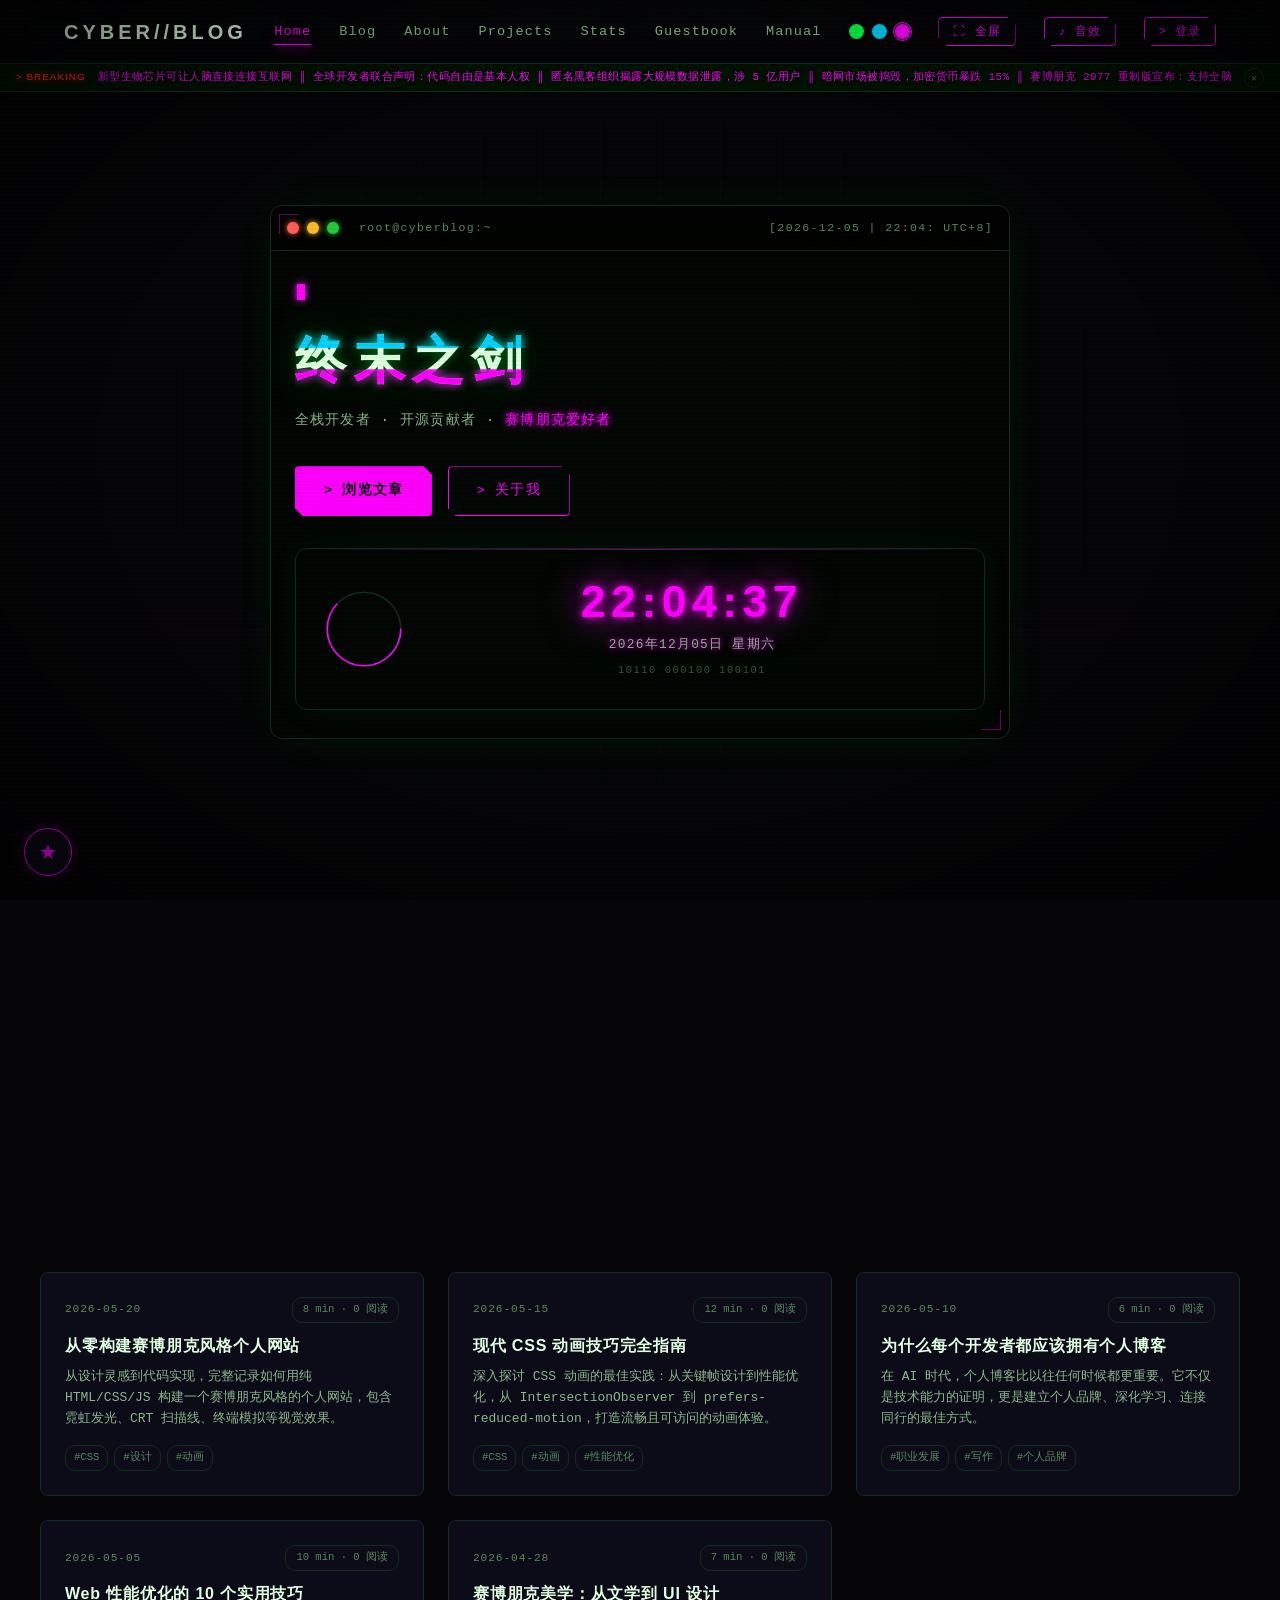
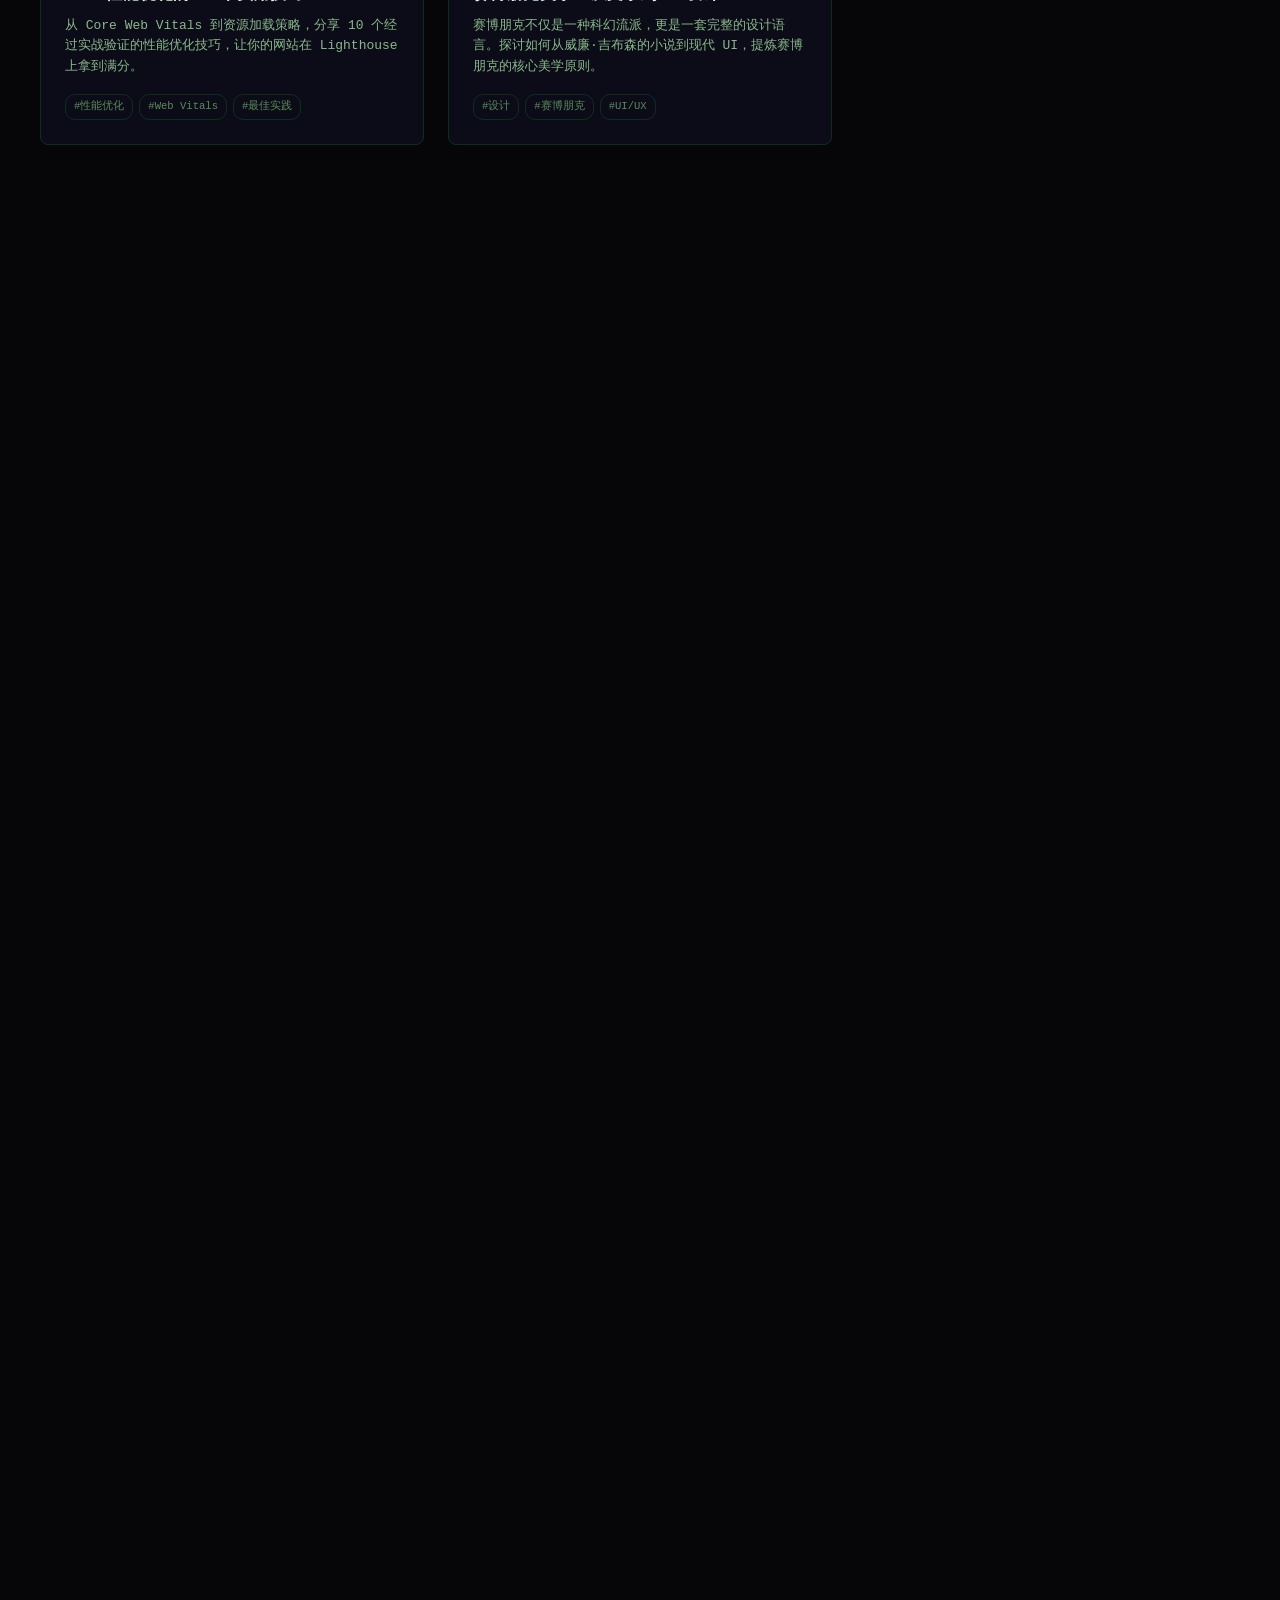
==== commit 407544d5: "feat: 头像改为霓虹之剑 — 剑身/护手/剑柄/剑首+双层描边+电路线" ====
--- a/index.html
+++ b/index.html
@@ -187,7 +187,7 @@
       </div>
       <div class="about-grid fade-in">
         <div class="about-avatar-wrapper">
-          <div class="about-avatar" style="filter:drop-shadow(0 0 8px #00ff41) drop-shadow(0 0 20px rgba(0,255,65,.3));"><svg viewBox="0 0 200 200" xmlns="http://www.w3.org/2000/svg" style="position:absolute;top:0;left:0;width:100%;height:100%;"><rect width="200" height="200" fill="#060608"/><g opacity=".1"><line x1="0" y1="25" x2="200" y2="25" stroke="#00ff41" stroke-width=".4"/><line x1="0" y1="50" x2="200" y2="50" stroke="#00ff41" stroke-width=".4"/><line x1="0" y1="75" x2="200" y2="75" stroke="#00ff41" stroke-width=".4"/><line x1="0" y1="100" x2="200" y2="100" stroke="#00ff41" stroke-width=".4"/><line x1="0" y1="125" x2="200" y2="125" stroke="#00ff41" stroke-width=".4"/><line x1="0" y1="150" x2="200" y2="150" stroke="#00ff41" stroke-width=".4"/><line x1="0" y1="175" x2="200" y2="175" stroke="#00ff41" stroke-width=".4"/><line x1="25" y1="0" x2="25" y2="200" stroke="#00ff41" stroke-width=".4"/><line x1="50" y1="0" x2="50" y2="200" stroke="#00ff41" stroke-width=".4"/><line x1="75" y1="0" x2="75" y2="200" stroke="#00ff41" stroke-width=".4"/><line x1="100" y1="0" x2="100" y2="200" stroke="#00ff41" stroke-width=".4"/><line x1="125" y1="0" x2="125" y2="200" stroke="#00ff41" stroke-width=".4"/><line x1="150" y1="0" x2="150" y2="200" stroke="#00ff41" stroke-width=".4"/><line x1="175" y1="0" x2="175" y2="200" stroke="#00ff41" stroke-width=".4"/></g><path d="M14,22 v-14 h14 M186,22 v-14 h-14 M14,178 v14 h14 M186,178 v14 h-14" fill="none" stroke="#00ff41" stroke-width="2"/><path d="M14,22 v-14 h14 M186,22 v-14 h-14 M14,178 v14 h14 M186,178 v14 h-14" fill="none" stroke="#fff" stroke-width=".4"/><polygon points="100,12 188,100 100,188 12,100" fill="rgba(0,255,65,0.03)" stroke="#00ff41" stroke-width="1"/><polygon points="100,12 188,100 100,188 12,100" fill="none" stroke="#00ff41" stroke-width="4" opacity=".15"/><polygon points="100,36 164,100 100,164 36,100" fill="rgba(0,212,255,0.04)" stroke="#00d4ff" stroke-width="1"/><polygon points="100,36 164,100 100,164 36,100" fill="none" stroke="#00d4ff" stroke-width="3" opacity=".12"/><polygon points="100,48 145,70 145,130 100,152 55,130 55,70" fill="rgba(0,255,65,0.06)" stroke="#00ff41" stroke-width="2"/><polygon points="100,48 145,70 145,130 100,152 55,130 55,70" fill="none" stroke="#00ff41" stroke-width="5" opacity=".1"/><path d="M70,100 l20,-34 l18,0 l20,34 l-8,5 l-15,-3 l-6,0 l-15,3 z" fill="rgba(255,0,255,0.1)" stroke="#ff00ff" stroke-width="1.5"/><path d="M70,100 l20,-34 l18,0 l20,34 l-8,5 l-15,-3 l-6,0 l-15,3 z" fill="none" stroke="#ff00ff" stroke-width="4" opacity=".15"/><circle cx="86" cy="92" r="4" fill="#0a0a0f" stroke="#00d4ff" stroke-width="2"/><circle cx="86" cy="92" r="4" fill="none" stroke="#00d4ff" stroke-width="5" opacity=".15"/><circle cx="114" cy="92" r="4" fill="#0a0a0f" stroke="#00d4ff" stroke-width="2"/><circle cx="114" cy="92" r="4" fill="none" stroke="#00d4ff" stroke-width="5" opacity=".15"/><line x1="88" y1="108" x2="112" y2="108" stroke="#00d4ff" stroke-width="1.5"/><line x1="88" y1="108" x2="112" y2="108" stroke="#00d4ff" stroke-width="4" opacity=".15"/><polygon points="100,70 110,86 100,80 90,86" fill="rgba(0,255,65,0.5)" stroke="#00ff41" stroke-width="1"/><text x="100" y="174" font-family="serif" font-size="34" font-weight="900" fill="#00ff41" text-anchor="middle">終</text><text x="100" y="174" font-family="serif" font-size="34" font-weight="900" fill="none" stroke="#fff" stroke-width=".5" text-anchor="middle" opacity=".3"/><circle cx="55" cy="70" r="2.5" fill="#0a0a0f" stroke="#ff00ff" stroke-width="2"/><circle cx="145" cy="70" r="2.5" fill="#0a0a0f" stroke="#ff00ff" stroke-width="2"/><circle cx="100" cy="48" r="2.5" fill="#0a0a0f" stroke="#ff00ff" stroke-width="2"/></svg></div>
+          <div class="about-avatar" style="filter:drop-shadow(0 0 8px #00ff41) drop-shadow(0 0 24px rgba(0,255,65,.3));"><svg viewBox="0 0 200 200" xmlns="http://www.w3.org/2000/svg" style="position:absolute;top:0;left:0;width:100%;height:100%;"><rect width="200" height="200" fill="#060608"/><g opacity=".08"><line x1="0" y1="33" x2="200" y2="33" stroke="#00ff41" stroke-width=".3"/><line x1="0" y1="66" x2="200" y2="66" stroke="#00ff41" stroke-width=".3"/><line x1="0" y1="100" x2="200" y2="100" stroke="#00ff41" stroke-width=".3"/><line x1="0" y1="133" x2="200" y2="133" stroke="#00ff41" stroke-width=".3"/><line x1="0" y1="166" x2="200" y2="166" stroke="#00ff41" stroke-width=".3"/><line x1="33" y1="0" x2="33" y2="200" stroke="#00ff41" stroke-width=".3"/><line x1="66" y1="0" x2="66" y2="200" stroke="#00ff41" stroke-width=".3"/><line x1="100" y1="0" x2="100" y2="200" stroke="#00ff41" stroke-width=".3"/><line x1="133" y1="0" x2="133" y2="200" stroke="#00ff41" stroke-width=".3"/><line x1="166" y1="0" x2="166" y2="200" stroke="#00ff41" stroke-width=".3"/></g><path d="M14,22 v-14 h14 M186,22 v-14 h-14 M14,178 v14 h14 M186,178 v14 h-14" fill="none" stroke="#00ff41" stroke-width="2"/><path d="M14,22 v-14 h14 M186,22 v-14 h-14 M14,178 v14 h14 M186,178 v14 h-14" fill="none" stroke="#fff" stroke-width=".4"/><polygon points="100,10 190,100 100,190 10,100" fill="rgba(0,255,65,0.02)" stroke="#00ff41" stroke-width="1"/><polygon points="100,10 190,100 100,190 10,100" fill="none" stroke="#00ff41" stroke-width="4" opacity=".1"/><polygon points="100,34 166,100 100,166 34,100" fill="rgba(0,212,255,0.03)" stroke="#00d4ff" stroke-width="1"/><polygon points="100,34 166,100 100,166 34,100" fill="none" stroke="#00d4ff" stroke-width="3" opacity=".1"/><!-- Sword blade --><polygon points="100,24 108,100 100,140 92,100" fill="rgba(0,255,65,0.12)" stroke="#00ff41" stroke-width="1.5"/><polygon points="100,24 108,100 100,140 92,100" fill="none" stroke="#00ff41" stroke-width="5" opacity=".15"/><line x1="100" y1="24" x2="100" y2="140" stroke="#fff" stroke-width=".5" opacity=".3"/><!-- Blade glow line --><line x1="100" y1="30" x2="100" y2="130" stroke="#00ff41" stroke-width="3" opacity=".4"/><!-- Crossguard --><polygon points="70,92 130,92 120,102 80,102" fill="rgba(0,212,255,0.15)" stroke="#00d4ff" stroke-width="1.5"/><polygon points="70,92 130,92 120,102 80,102" fill="none" stroke="#00d4ff" stroke-width="4" opacity=".15"/><circle cx="100" cy="97" r="4" fill="#0a0a0f" stroke="#00d4ff" stroke-width="2"/><circle cx="100" cy="97" r="4" fill="none" stroke="#00d4ff" stroke-width="6" opacity=".12"/><!-- Grip --><rect x="95" y="104" width="10" height="30" rx="3" fill="rgba(255,0,255,0.1)" stroke="#ff00ff" stroke-width="1.5"/><rect x="95" y="104" width="10" height="30" rx="3" fill="none" stroke="#ff00ff" stroke-width="4" opacity=".12"/><line x1="97" y1="110" x2="103" y2="110" stroke="#ff00ff" stroke-width="1" opacity=".5"/><line x1="97" y1="118" x2="103" y2="118" stroke="#ff00ff" stroke-width="1" opacity=".5"/><line x1="97" y1="126" x2="103" y2="126" stroke="#ff00ff" stroke-width="1" opacity=".5"/><!-- Pommel --><circle cx="100" cy="140" r="7" fill="rgba(0,255,65,0.1)" stroke="#00ff41" stroke-width="1.5"/><circle cx="100" cy="140" r="7" fill="none" stroke="#00ff41" stroke-width="4" opacity=".1"/><circle cx="100" cy="140" r="2.5" fill="#00ff41"/><!-- Circuit traces left --><path d="M18,80 h22 l8,-12 l8,12 h8" fill="none" stroke="#ff00ff" stroke-width="1" opacity=".35"/><circle cx="18" cy="80" r="2" fill="#ff00ff"/><!-- Circuit traces right --><path d="M182,120 h-22 l-8,12 l-8,-12 h-8" fill="none" stroke="#ff00ff" stroke-width="1" opacity=".35"/><circle cx="182" cy="120" r="2" fill="#ff00ff"/></svg></div>
           <div class="social-links">
             <a href="https://github.com" target="_blank" rel="noopener" class="social-link" title="GitHub">GH</a>
             <a href="https://twitter.com" target="_blank" rel="noopener" class="social-link" title="Twitter">TW</a>
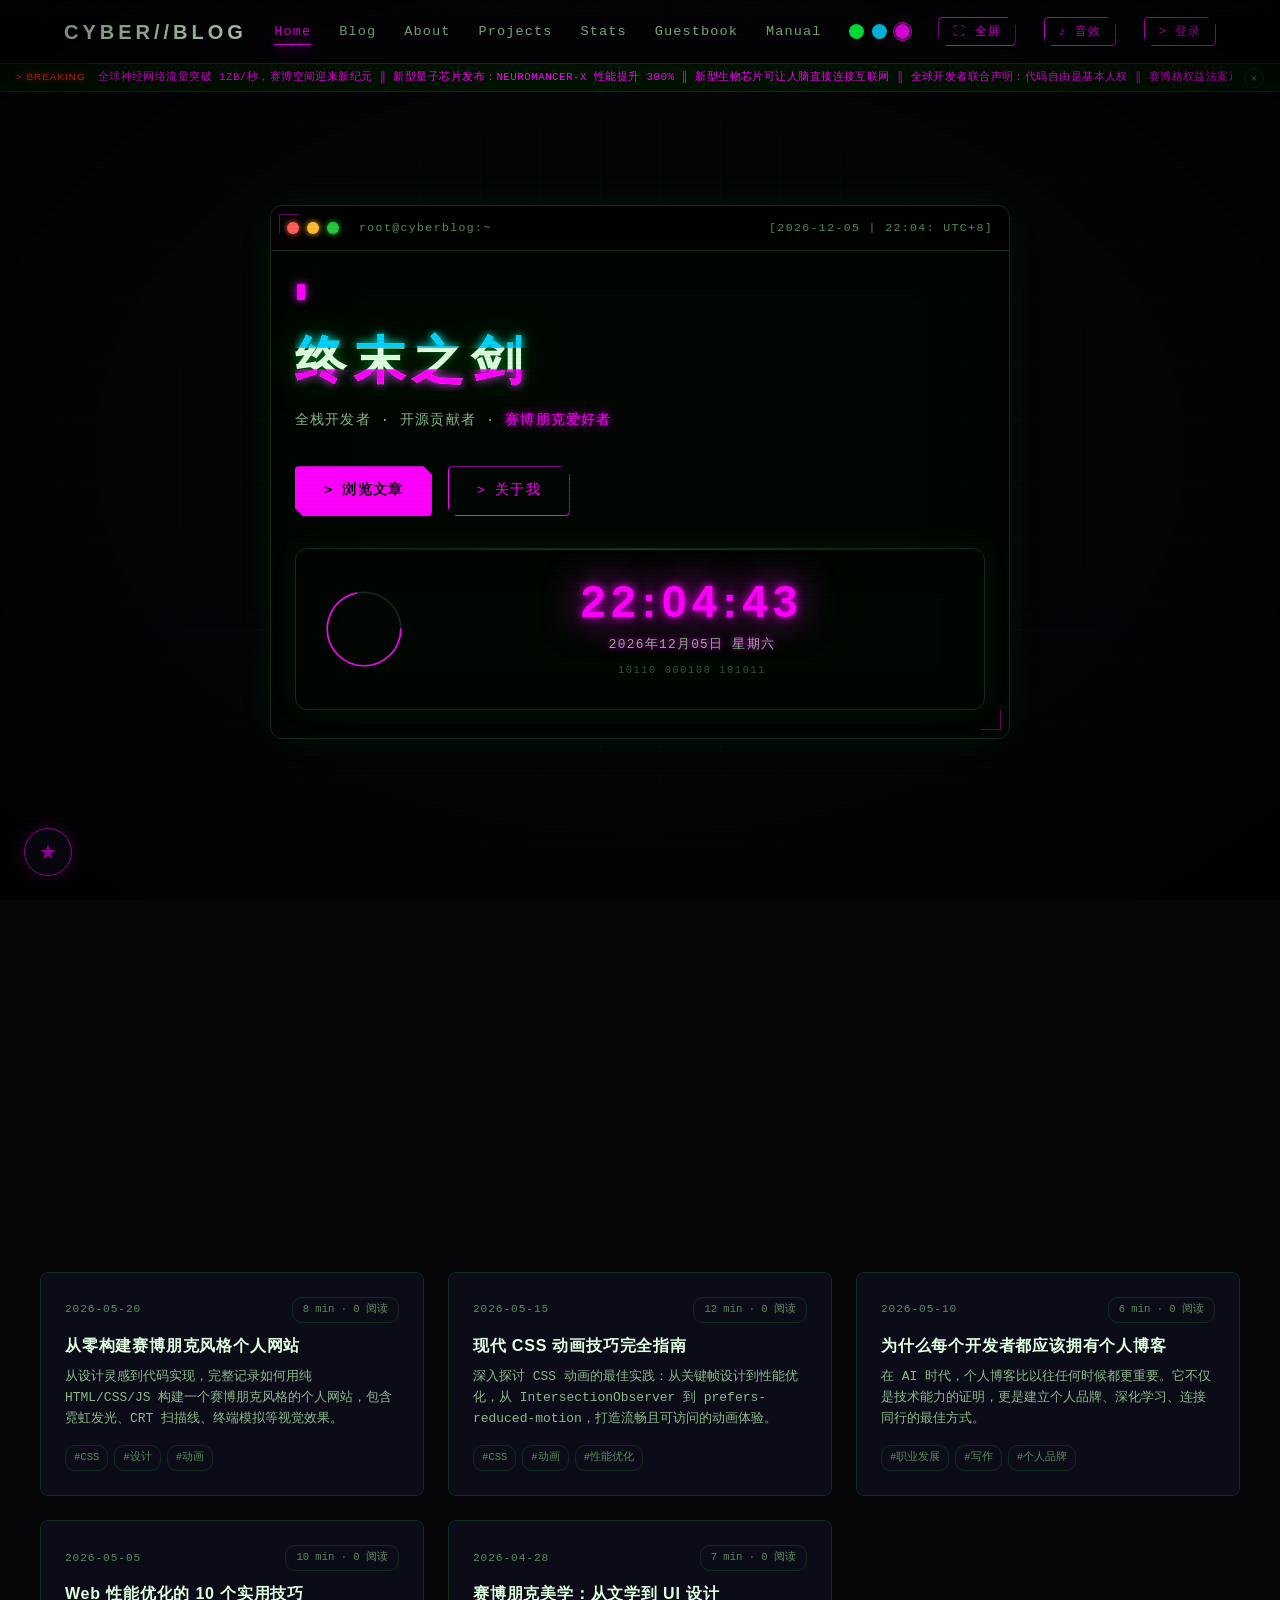
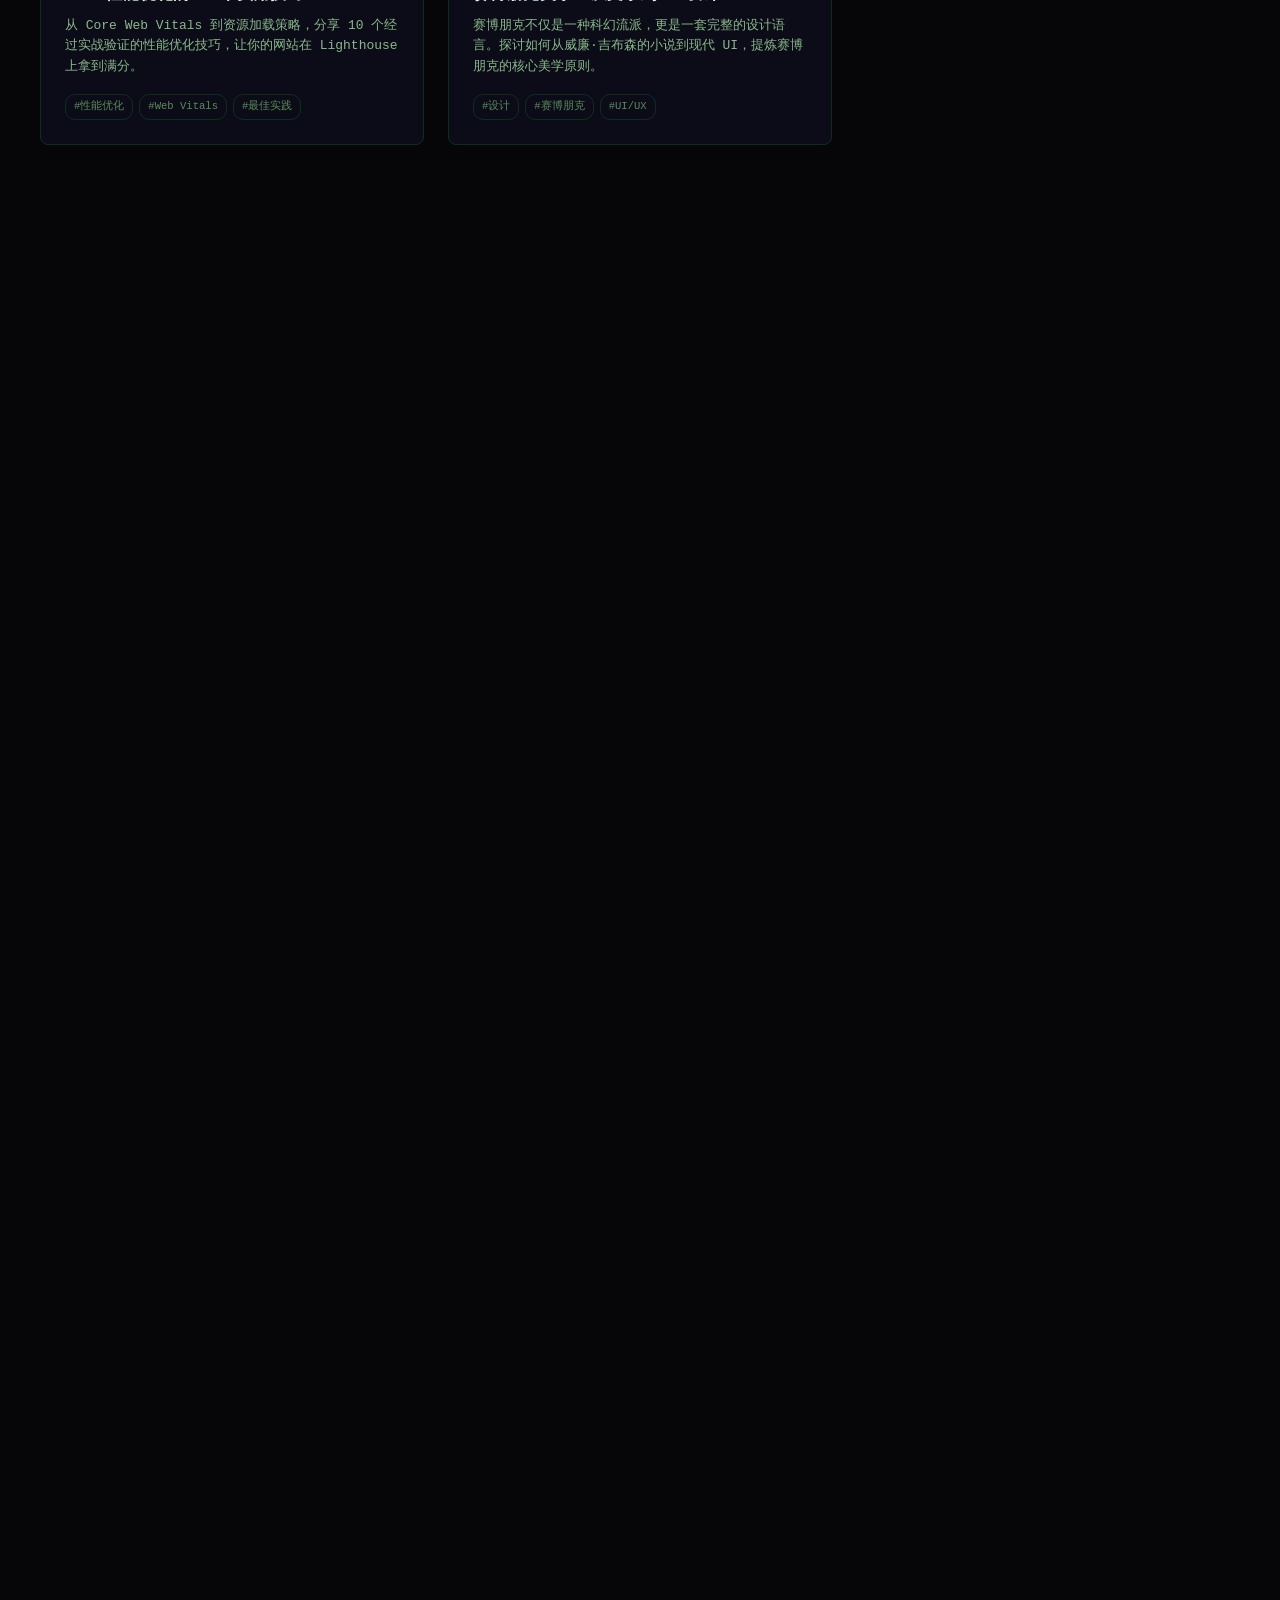
==== commit b4e90c63: "feat: 霓虹剑2.0 — 武士刀造型+能量光环+悬停互动动画+浮动粒子" ====
--- a/index.html
+++ b/index.html
@@ -187,7 +187,7 @@
       </div>
       <div class="about-grid fade-in">
         <div class="about-avatar-wrapper">
-          <div class="about-avatar" style="filter:drop-shadow(0 0 8px #00ff41) drop-shadow(0 0 24px rgba(0,255,65,.3));"><svg viewBox="0 0 200 200" xmlns="http://www.w3.org/2000/svg" style="position:absolute;top:0;left:0;width:100%;height:100%;"><rect width="200" height="200" fill="#060608"/><g opacity=".08"><line x1="0" y1="33" x2="200" y2="33" stroke="#00ff41" stroke-width=".3"/><line x1="0" y1="66" x2="200" y2="66" stroke="#00ff41" stroke-width=".3"/><line x1="0" y1="100" x2="200" y2="100" stroke="#00ff41" stroke-width=".3"/><line x1="0" y1="133" x2="200" y2="133" stroke="#00ff41" stroke-width=".3"/><line x1="0" y1="166" x2="200" y2="166" stroke="#00ff41" stroke-width=".3"/><line x1="33" y1="0" x2="33" y2="200" stroke="#00ff41" stroke-width=".3"/><line x1="66" y1="0" x2="66" y2="200" stroke="#00ff41" stroke-width=".3"/><line x1="100" y1="0" x2="100" y2="200" stroke="#00ff41" stroke-width=".3"/><line x1="133" y1="0" x2="133" y2="200" stroke="#00ff41" stroke-width=".3"/><line x1="166" y1="0" x2="166" y2="200" stroke="#00ff41" stroke-width=".3"/></g><path d="M14,22 v-14 h14 M186,22 v-14 h-14 M14,178 v14 h14 M186,178 v14 h-14" fill="none" stroke="#00ff41" stroke-width="2"/><path d="M14,22 v-14 h14 M186,22 v-14 h-14 M14,178 v14 h14 M186,178 v14 h-14" fill="none" stroke="#fff" stroke-width=".4"/><polygon points="100,10 190,100 100,190 10,100" fill="rgba(0,255,65,0.02)" stroke="#00ff41" stroke-width="1"/><polygon points="100,10 190,100 100,190 10,100" fill="none" stroke="#00ff41" stroke-width="4" opacity=".1"/><polygon points="100,34 166,100 100,166 34,100" fill="rgba(0,212,255,0.03)" stroke="#00d4ff" stroke-width="1"/><polygon points="100,34 166,100 100,166 34,100" fill="none" stroke="#00d4ff" stroke-width="3" opacity=".1"/><!-- Sword blade --><polygon points="100,24 108,100 100,140 92,100" fill="rgba(0,255,65,0.12)" stroke="#00ff41" stroke-width="1.5"/><polygon points="100,24 108,100 100,140 92,100" fill="none" stroke="#00ff41" stroke-width="5" opacity=".15"/><line x1="100" y1="24" x2="100" y2="140" stroke="#fff" stroke-width=".5" opacity=".3"/><!-- Blade glow line --><line x1="100" y1="30" x2="100" y2="130" stroke="#00ff41" stroke-width="3" opacity=".4"/><!-- Crossguard --><polygon points="70,92 130,92 120,102 80,102" fill="rgba(0,212,255,0.15)" stroke="#00d4ff" stroke-width="1.5"/><polygon points="70,92 130,92 120,102 80,102" fill="none" stroke="#00d4ff" stroke-width="4" opacity=".15"/><circle cx="100" cy="97" r="4" fill="#0a0a0f" stroke="#00d4ff" stroke-width="2"/><circle cx="100" cy="97" r="4" fill="none" stroke="#00d4ff" stroke-width="6" opacity=".12"/><!-- Grip --><rect x="95" y="104" width="10" height="30" rx="3" fill="rgba(255,0,255,0.1)" stroke="#ff00ff" stroke-width="1.5"/><rect x="95" y="104" width="10" height="30" rx="3" fill="none" stroke="#ff00ff" stroke-width="4" opacity=".12"/><line x1="97" y1="110" x2="103" y2="110" stroke="#ff00ff" stroke-width="1" opacity=".5"/><line x1="97" y1="118" x2="103" y2="118" stroke="#ff00ff" stroke-width="1" opacity=".5"/><line x1="97" y1="126" x2="103" y2="126" stroke="#ff00ff" stroke-width="1" opacity=".5"/><!-- Pommel --><circle cx="100" cy="140" r="7" fill="rgba(0,255,65,0.1)" stroke="#00ff41" stroke-width="1.5"/><circle cx="100" cy="140" r="7" fill="none" stroke="#00ff41" stroke-width="4" opacity=".1"/><circle cx="100" cy="140" r="2.5" fill="#00ff41"/><!-- Circuit traces left --><path d="M18,80 h22 l8,-12 l8,12 h8" fill="none" stroke="#ff00ff" stroke-width="1" opacity=".35"/><circle cx="18" cy="80" r="2" fill="#ff00ff"/><!-- Circuit traces right --><path d="M182,120 h-22 l-8,12 l-8,-12 h-8" fill="none" stroke="#ff00ff" stroke-width="1" opacity=".35"/><circle cx="182" cy="120" r="2" fill="#ff00ff"/></svg></div>
+          <div class="about-avatar avatar-interactive"><svg viewBox="0 0 200 200" xmlns="http://www.w3.org/2000/svg" style="position:absolute;top:0;left:0;width:100%;height:100%;"><defs><radialGradient id="blade-grad" cx="50%" cy="30%"><stop offset="0%" stop-color="#fff"/><stop offset="30%" stop-color="#00ff41"/><stop offset="100%" stop-color="#00ff41" stop-opacity="0.3"/></radialGradient><radialGradient id="core-glow" cx="50%" cy="50%"><stop offset="0%" stop-color="#fff"/><stop offset="40%" stop-color="#00ff41"/><stop offset="100%" stop-color="#00ff41" stop-opacity="0"/></radialGradient></defs><rect width="200" height="200" fill="#060608"/><g opacity=".06"><line x1="0" y1="40" x2="200" y2="40" stroke="#00ff41" stroke-width=".3"/><line x1="0" y1="80" x2="200" y2="80" stroke="#00ff41" stroke-width=".3"/><line x1="0" y1="120" x2="200" y2="120" stroke="#00ff41" stroke-width=".3"/><line x1="0" y1="160" x2="200" y2="160" stroke="#00ff41" stroke-width=".3"/><line x1="40" y1="0" x2="40" y2="200" stroke="#00ff41" stroke-width=".3"/><line x1="80" y1="0" x2="80" y2="200" stroke="#00ff41" stroke-width=".3"/><line x1="120" y1="0" x2="120" y2="200" stroke="#00ff41" stroke-width=".3"/><line x1="160" y1="0" x2="160" y2="200" stroke="#00ff41" stroke-width=".3"/></g><!-- Outer diamond --><polygon points="100,8 192,100 100,192 8,100" fill="none" stroke="#00ff41" stroke-width=".8" opacity=".25"/><polygon points="100,30 170,100 100,170 30,100" fill="none" stroke="#00d4ff" stroke-width=".8" opacity=".3"/><!-- Corner brackets --><path d="M12,22 v-12 h12 M188,22 v-12 h-12 M12,178 v12 h12 M188,178 v12 h-12" fill="none" stroke="#00ff41" stroke-width="1.8"/><path d="M12,22 v-12 h12 M188,22 v-12 h-12 M12,178 v12 h12 M188,178 v12 h-12" fill="none" stroke="#fff" stroke-width=".3"/><!-- Energy halo rings --><ellipse cx="100" cy="50" rx="30" ry="6" fill="none" stroke="#00ff41" stroke-width="1" opacity=".2" class="halo-ring1"/><ellipse cx="100" cy="55" rx="40" ry="8" fill="none" stroke="#00d4ff" stroke-width=".6" opacity=".12" class="halo-ring2"/><!-- BLADE - angular katana style --><polygon points="100,14 107,60 106,95 100,135 94,95 93,60" fill="url(#blade-grad)" class="blade-shape"/><polygon points="100,14 107,60 106,95 100,135 94,95 93,60" fill="none" stroke="#00ff41" stroke-width="1.5"/><polygon points="100,14 107,60 106,95 100,135 94,95 93,60" fill="none" stroke="#00ff41" stroke-width="5" opacity=".12"/><!-- Blade edge highlight --><line x1="100" y1="14" x2="100" y2="132" stroke="#fff" stroke-width=".6" opacity=".35"/><!-- Blade energy core --><line x1="100" y1="20" x2="100" y2="128" stroke="url(#core-glow)" stroke-width="3" opacity=".5" class="blade-core"/><!-- CROSSGUARD - angular wings --><polygon points="100,88 138,82 130,96 100,94 70,96 62,82" fill="rgba(0,212,255,0.12)" stroke="#00d4ff" stroke-width="1.5"/><polygon points="100,88 138,82 130,96 100,94 70,96 62,82" fill="none" stroke="#00d4ff" stroke-width="4" opacity=".1"/><circle cx="100" cy="91" r="5" fill="#0a0a0f" stroke="#00d4ff" stroke-width="2" class="guard-gem"/><circle cx="100" cy="91" r="5" fill="none" stroke="#00d4ff" stroke-width="6" opacity=".1"/><!-- GRIP - wrapped --><rect x="93" y="98" width="14" height="32" rx="2" fill="rgba(255,0,255,0.08)" stroke="#ff00ff" stroke-width="1.5"/><rect x="93" y="98" width="14" height="32" rx="2" fill="none" stroke="#ff00ff" stroke-width="4" opacity=".1"/><g opacity=".4"><line x1="93" y1="102" x2="107" y2="104" stroke="#ff00ff" stroke-width="1"/><line x1="93" y1="108" x2="107" y2="110" stroke="#ff00ff" stroke-width="1"/><line x1="93" y1="114" x2="107" y2="116" stroke="#ff00ff" stroke-width="1"/><line x1="93" y1="120" x2="107" y2="122" stroke="#ff00ff" stroke-width="1"/><line x1="93" y1="126" x2="107" y2="128" stroke="#ff00ff" stroke-width="1"/></g><!-- POMMEL --><circle cx="100" cy="138" r="8" fill="rgba(0,255,65,0.1)" stroke="#00ff41" stroke-width="1.5" class="pommel"/><circle cx="100" cy="138" r="8" fill="none" stroke="#00ff41" stroke-width="5" opacity=".08"/><circle cx="100" cy="138" r="3" fill="#00ff41" class="pommel-core"/><!-- Floating energy particles --><circle cx="75" cy="55" r="1.5" fill="#00ff41" opacity=".5" class="particle p1"/><circle cx="125" cy="65" r="1" fill="#00d4ff" opacity=".4" class="particle p2"/><circle cx="82" cy="35" r="1.2" fill="#00ff41" opacity=".3" class="particle p3"/><circle cx="118" cy="42" r=".8" fill="#00d4ff" opacity=".35" class="particle p4"/><!-- Left circuit --><path d="M16,76 h20 l6,-14 l6,14 h10" fill="none" stroke="#ff00ff" stroke-width="1" opacity=".3" class="circuit-l"/><circle cx="16" cy="76" r="2" fill="#ff00ff" opacity=".5"/><!-- Right circuit --><path d="M184,124 h-20 l-6,14 l-6,-14 h-10" fill="none" stroke="#ff00ff" stroke-width="1" opacity=".3" class="circuit-r"/><circle cx="184" cy="124" r="2" fill="#ff00ff" opacity=".5"/></svg></div>
           <div class="social-links">
             <a href="https://github.com" target="_blank" rel="noopener" class="social-link" title="GitHub">GH</a>
             <a href="https://twitter.com" target="_blank" rel="noopener" class="social-link" title="Twitter">TW</a>
--- a/css/style.css
+++ b/css/style.css
@@ -1819,6 +1819,49 @@
 }
 
 /* ============================================================
+   INTERACTIVE AVATAR
+   ============================================================ */
+.avatar-interactive {
+  transition: filter 0.5s !important;
+  cursor: pointer;
+}
+.avatar-interactive:hover {
+  filter: drop-shadow(0 0 14px #00ff41) drop-shadow(0 0 40px rgba(0,255,65,.5)) !important;
+}
+.avatar-interactive:hover .halo-ring1 { animation: halo-pulse .8s ease-in-out infinite; }
+.avatar-interactive:hover .halo-ring2 { animation: halo-pulse 1s ease-in-out .3s infinite; }
+.avatar-interactive:hover .blade-core { animation: core-flash .6s ease-in-out infinite; }
+.avatar-interactive:hover .guard-gem { animation: gem-glow .5s ease-in-out infinite; }
+.avatar-interactive:hover .pommel-core { animation: gem-glow .7s ease-in-out .2s infinite; }
+.avatar-interactive:hover .particle { animation: float-particle 1.2s ease-in-out infinite; }
+.avatar-interactive:hover .particle.p2 { animation-delay: .3s; }
+.avatar-interactive:hover .particle.p3 { animation-delay: .5s; }
+.avatar-interactive:hover .particle.p4 { animation-delay: .7s; }
+.avatar-interactive:hover .circuit-l { animation: circuit-pulse 1s ease-in-out infinite; }
+.avatar-interactive:hover .circuit-r { animation: circuit-pulse 1s ease-in-out .5s infinite; }
+
+@keyframes halo-pulse {
+  0%,100% { opacity: .15; transform: scaleY(1); }
+  50% { opacity: .35; transform: scaleY(1.6); }
+}
+@keyframes core-flash {
+  0%,100% { opacity: .4; }
+  50% { opacity: .9; }
+}
+@keyframes gem-glow {
+  0%,100% { opacity: 1; }
+  50% { opacity: .3; }
+}
+@keyframes float-particle {
+  0%,100% { transform: translateY(0); opacity: .4; }
+  50% { transform: translateY(-8px); opacity: .8; }
+}
+@keyframes circuit-pulse {
+  0%,100% { opacity: .25; }
+  50% { opacity: .6; }
+}
+
+/* ============================================================
    PRINT STYLES
    ============================================================ */
 @media print {
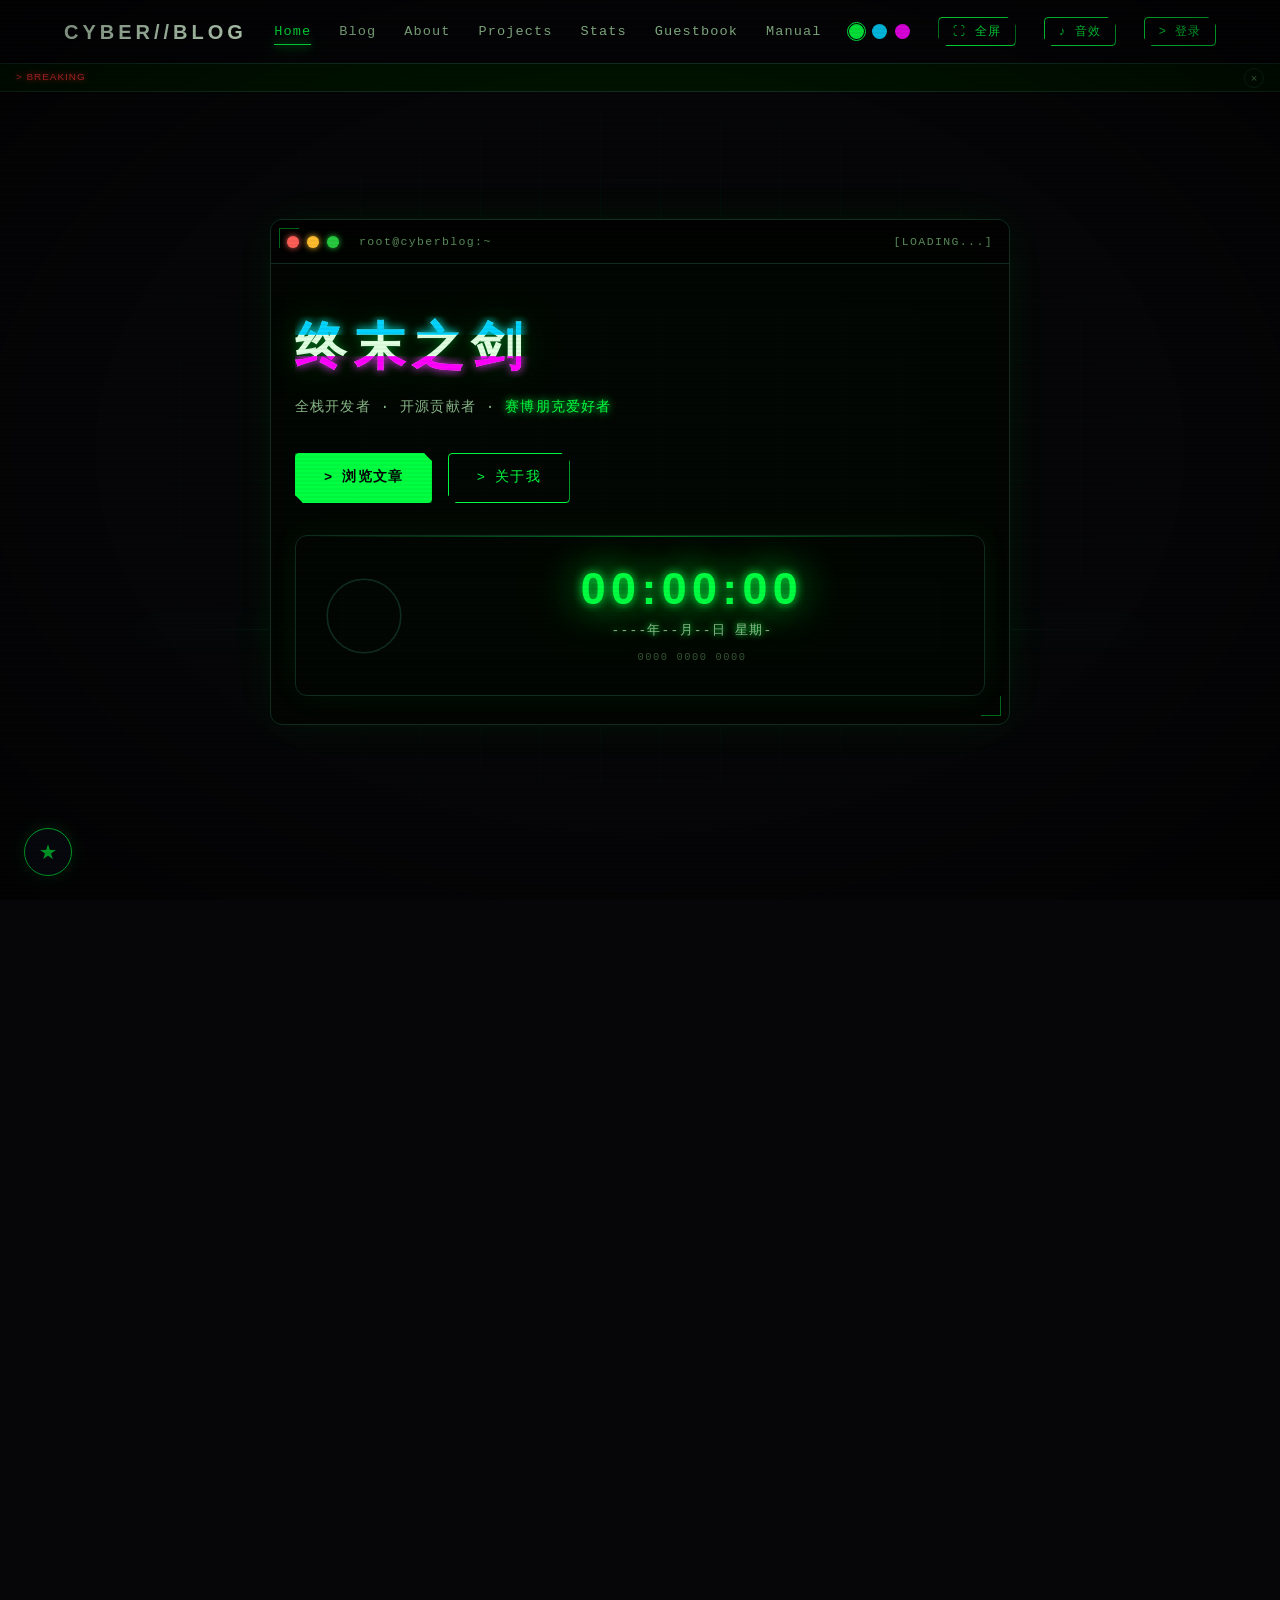
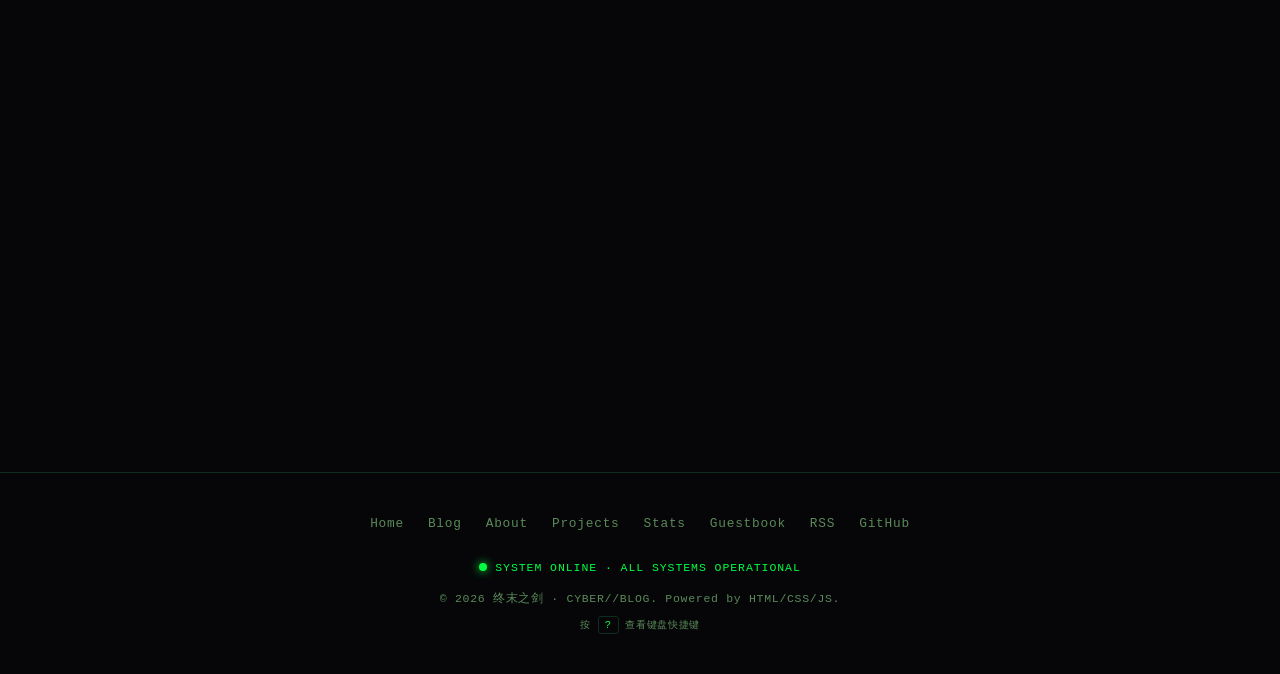
==== commit d50c11e8: "fix: 添加 no-cache meta 标签减少浏览器缓存" ====
--- a/index.html
+++ b/index.html
@@ -3,6 +3,9 @@
 <head>
   <meta charset="UTF-8">
   <meta name="viewport" content="width=device-width, initial-scale=1.0">
+  <meta http-equiv="Cache-Control" content="no-cache, no-store, must-revalidate">
+  <meta http-equiv="Pragma" content="no-cache">
+  <meta http-equiv="Expires" content="0">
   <meta name="description" content="终末之剑的赛博朋克数字空间 — 技术博客、设计美学、代码艺术">
   <meta name="keywords" content="赛博朋克,博客,前端开发,全栈,技术分享">
   <meta name="theme-color" content="#060608">
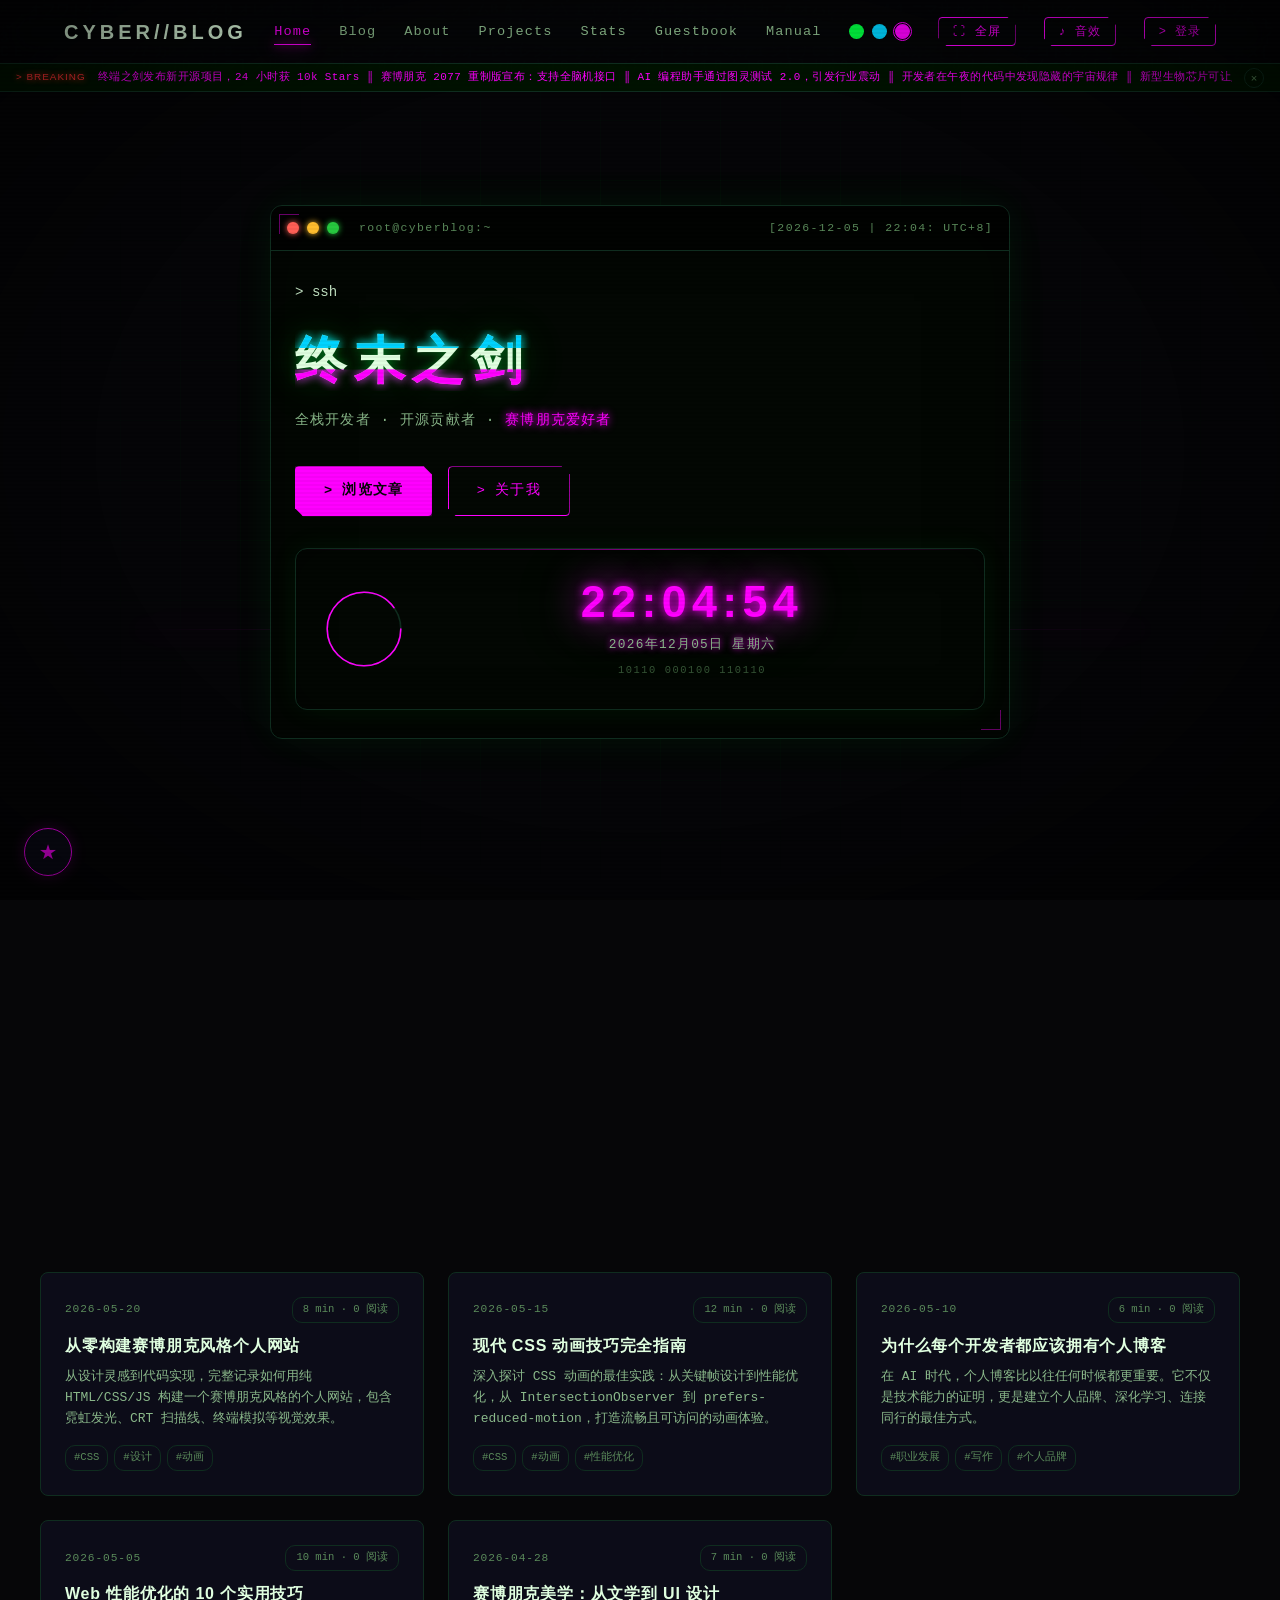
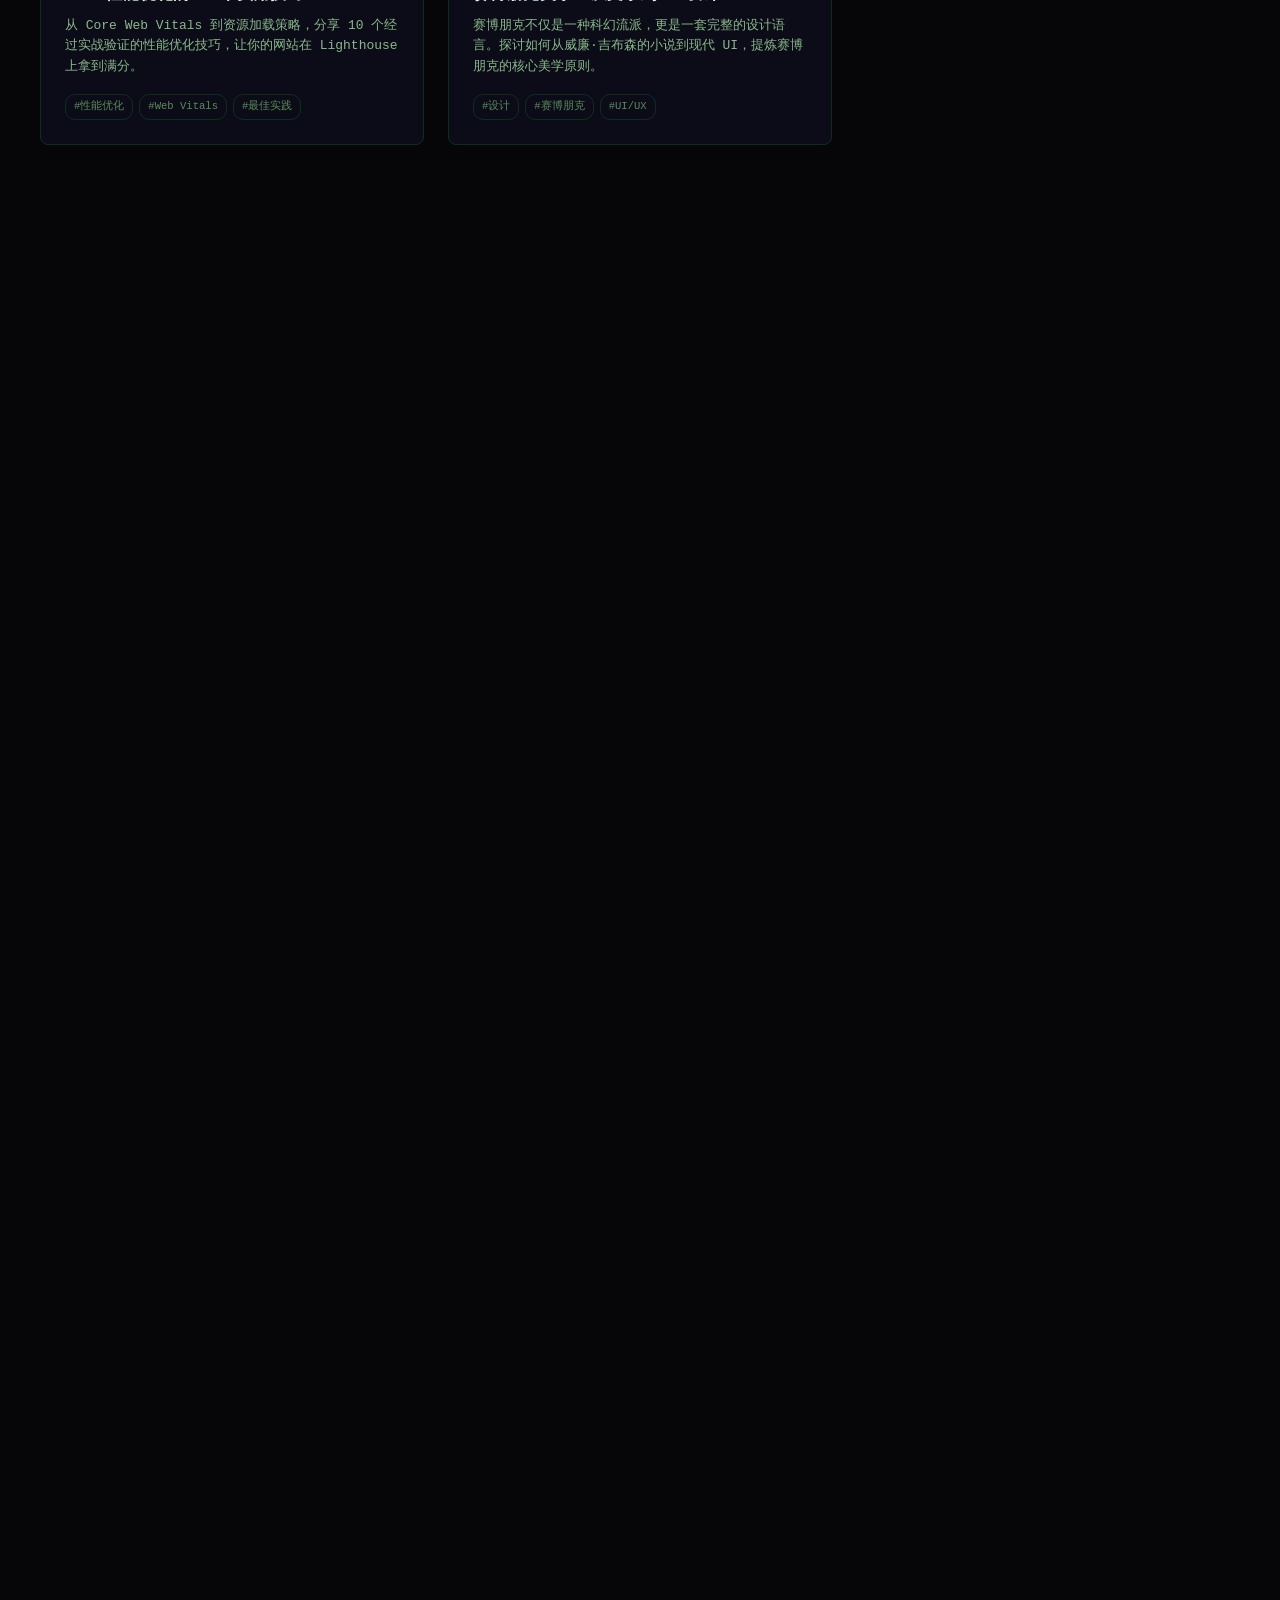
==== commit e1460b31: "fix: CSS/JS 加版本号 v3 强制刷新缓存" ====
--- a/index.html
+++ b/index.html
@@ -35,7 +35,7 @@
   }
   </script>
 
-  <link rel="stylesheet" href="css/style.css">
+  <link rel="stylesheet" href="css/style.css?v=3">
   <style>
     /* Critical fallback styles — prevents blank screen if CSS load is slow */
     body { background:#060608; color:#c0e0c0; }
@@ -403,8 +403,8 @@
 
   <canvas id="neon-canvas" style="position:fixed;inset:0;z-index:9994;pointer-events:none;opacity:0;transition:opacity 0.3s;"></canvas>
 
-<script src="js/posts.js"></script>
-  <script src="js/main.js"></script>
+<script src="js/posts.js?v=3"></script>
+  <script src="js/main.js?v=3"></script>
   <script>
     if ('serviceWorker' in navigator) {
       navigator.serviceWorker.register('/cyberblog/sw.js').then(() => console.log('[SW] registered'));
--- a/css/style.css
+++ b/css/style.css
@@ -63,7 +63,7 @@
   line-height: 1.7;
   overflow-x: hidden;
   -webkit-font-smoothing: antialiased;
-  cursor: crosshair;
+  cursor: url("data:image/svg+xml,<svg xmlns='http://www.w3.org/2000/svg' width='32' height='32' viewBox='0 0 32 32'><defs><filter id='g1'><feGaussianBlur stdDeviation='0.3'/></filter><filter id='g2'><feGaussianBlur stdDeviation='0.8'/></filter><filter id='g3'><feGaussianBlur stdDeviation='1.8'/></filter><filter id='g4'><feGaussianBlur stdDeviation='3'/></filter></defs><circle cx='16' cy='16' r='12' fill='none' stroke='%2300ff41' stroke-width='0.3' opacity='.15' filter='url(%23g4)'/><circle cx='16' cy='16' r='8' fill='none' stroke='%2300ff41' stroke-width='0.5' opacity='.25' filter='url(%23g3)'/><circle cx='16' cy='16' r='5' fill='none' stroke='%2300ff41' stroke-width='0.8' opacity='.4' filter='url(%23g2)'/><circle cx='16' cy='16' r='2.5' fill='none' stroke='%2300ff41' stroke-width='1.2' filter='url(%23g1)'/><circle cx='16' cy='16' r='1' fill='%2300ff41' opacity='.9'/><line x1='16' y1='0' x2='16' y2='8' stroke='%2300ff41' stroke-width='1.5' filter='url(%23g1)'/><line x1='16' y1='0' x2='16' y2='8' stroke='%2300ff41' stroke-width='4' opacity='.15'/><line x1='16' y1='24' x2='16' y2='32' stroke='%2300ff41' stroke-width='1.5' filter='url(%23g1)'/><line x1='16' y1='24' x2='16' y2='32' stroke='%2300ff41' stroke-width='4' opacity='.15'/><line x1='0' y1='16' x2='8' y2='16' stroke='%2300ff41' stroke-width='1.5' filter='url(%23g1)'/><line x1='0' y1='16' x2='8' y2='16' stroke='%2300ff41' stroke-width='4' opacity='.15'/><line x1='24' y1='16' x2='32' y2='16' stroke='%2300ff41' stroke-width='1.5' filter='url(%23g1)'/><line x1='24' y1='16' x2='32' y2='16' stroke='%2300ff41' stroke-width='4' opacity='.15'/><line x1='7' y1='7' x2='10' y2='10' stroke='%2300d4ff' stroke-width='1' filter='url(%23g1)' opacity='.7'/><line x1='7' y1='7' x2='10' y2='10' stroke='%2300d4ff' stroke-width='3' opacity='.15'/><line x1='25' y1='7' x2='22' y2='10' stroke='%2300d4ff' stroke-width='1' filter='url(%23g1)' opacity='.7'/><line x1='25' y1='7' x2='22' y2='10' stroke='%2300d4ff' stroke-width='3' opacity='.15'/><line x1='7' y1='25' x2='10' y2='22' stroke='%2300d4ff' stroke-width='1' filter='url(%23g1)' opacity='.7'/><line x1='7' y1='25' x2='10' y2='22' stroke='%2300d4ff' stroke-width='3' opacity='.15'/><line x1='25' y1='25' x2='22' y2='22' stroke='%2300d4ff' stroke-width='1' filter='url(%23g1)' opacity='.7'/><line x1='25' y1='25' x2='22' y2='22' stroke='%2300d4ff' stroke-width='3' opacity='.15'/><polygon points='16,1 17,6 16,5 15,6' fill='%2300ff41' opacity='.5' filter='url(%23g1)'/><polygon points='16,31 17,26 16,27 15,26' fill='%2300ff41' opacity='.5' filter='url(%23g1)'/><polygon points='1,16 6,15 5,16 6,17' fill='%2300ff41' opacity='.5' filter='url(%23g1)'/><polygon points='31,16 26,15 27,16 26,17' fill='%2300ff41' opacity='.5' filter='url(%23g1)'/><circle cx='6' cy='6' r='1' fill='%23ff00ff' opacity='.5' filter='url(%23g1)'/><circle cx='26' cy='6' r='1' fill='%23ff00ff' opacity='.5' filter='url(%23g1)'/><circle cx='6' cy='26' r='1' fill='%23ff00ff' opacity='.5' filter='url(%23g1)'/><circle cx='26' cy='26' r='1' fill='%23ff00ff' opacity='.5' filter='url(%23g1)'/></svg>") 16 16, crosshair;
 }
 
 /* ============================================================
@@ -97,9 +97,12 @@
 
 /* Noise grain — applied via JS canvas */
 
-a { color: var(--neon-primary); text-decoration: none; transition: var(--transition); }
+a { color: var(--neon-primary); text-decoration: none; transition: var(--transition); cursor: pointer; }
 a:hover { text-shadow: 0 0 8px var(--neon-primary), 0 0 20px var(--neon-primary); }
 img { max-width: 100%; display: block; }
+button, .btn, input[type="submit"] { cursor: pointer; }
+input[type="text"], input[type="email"], input[type="password"], textarea { cursor: text; }
+.blog-card, .project-card, .stat-card { cursor: pointer; }
 
 /* Scrollbar */
 ::-webkit-scrollbar { width: 5px; }
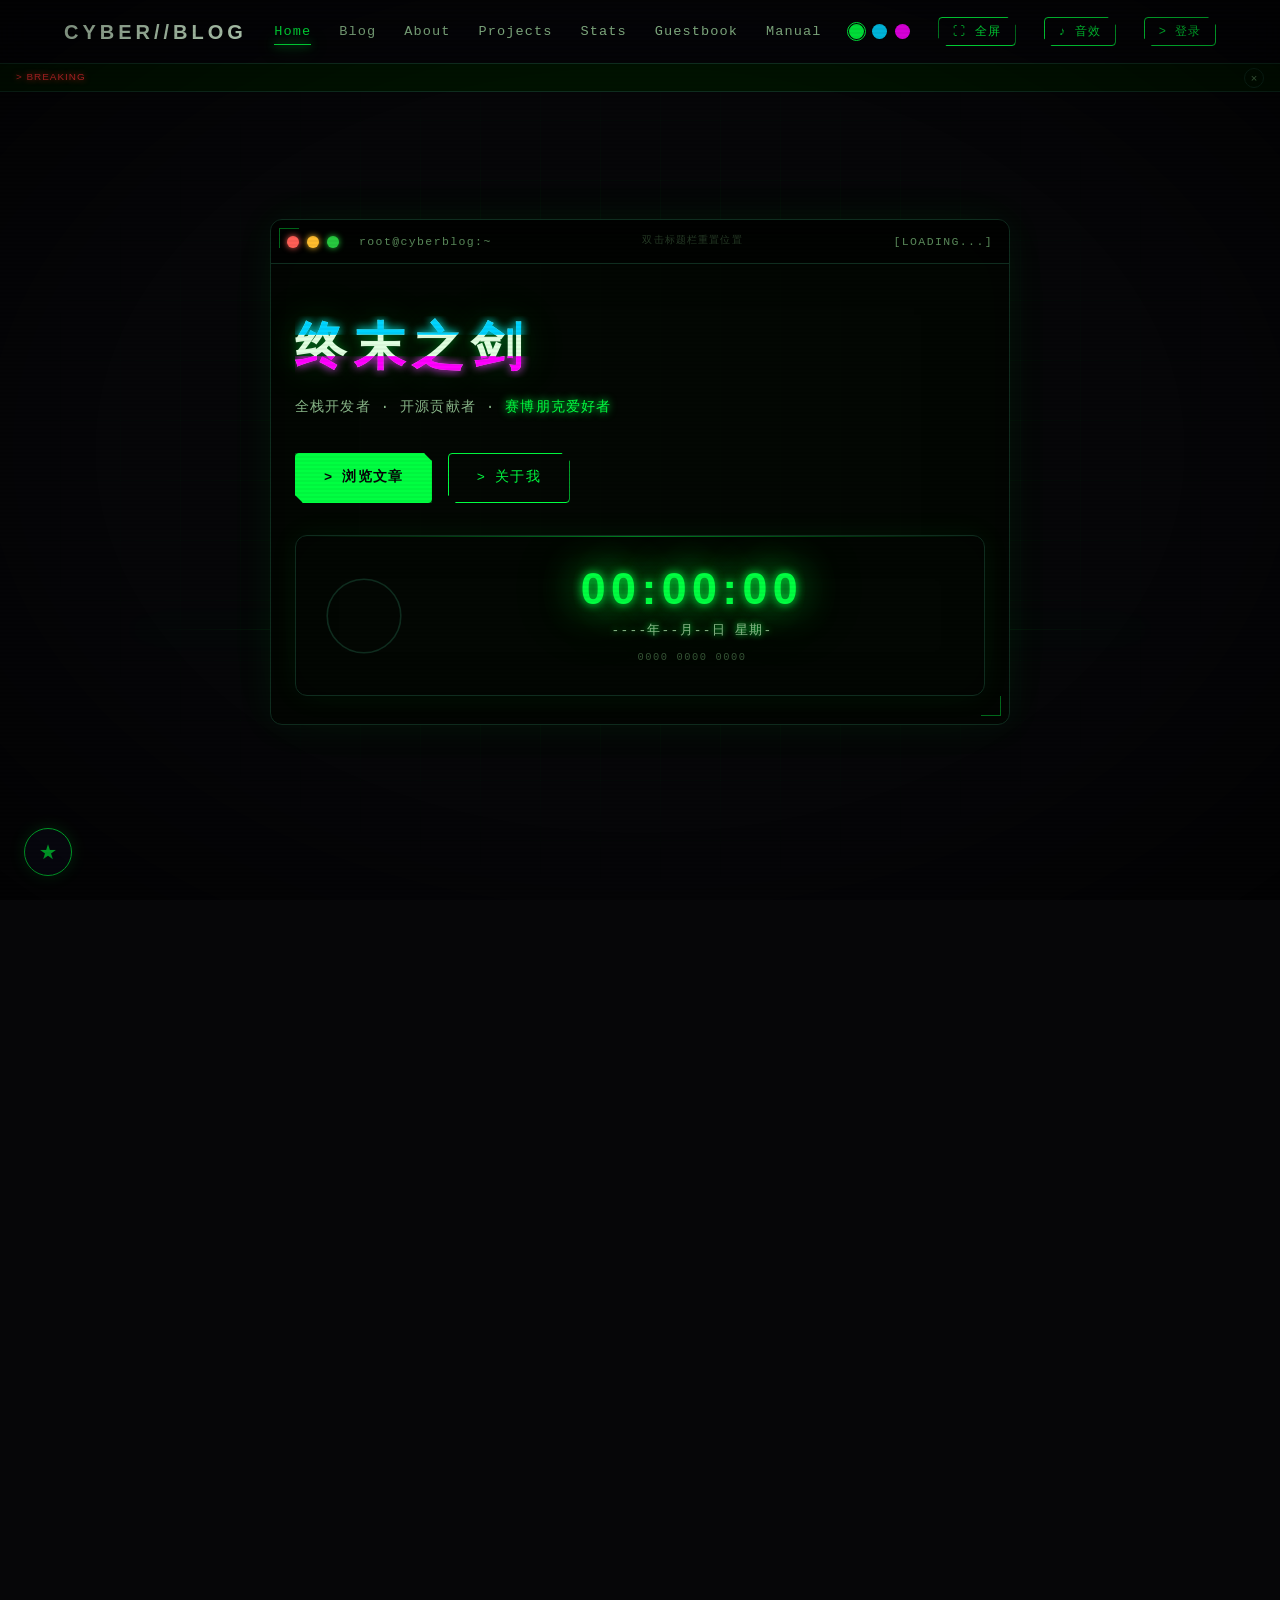
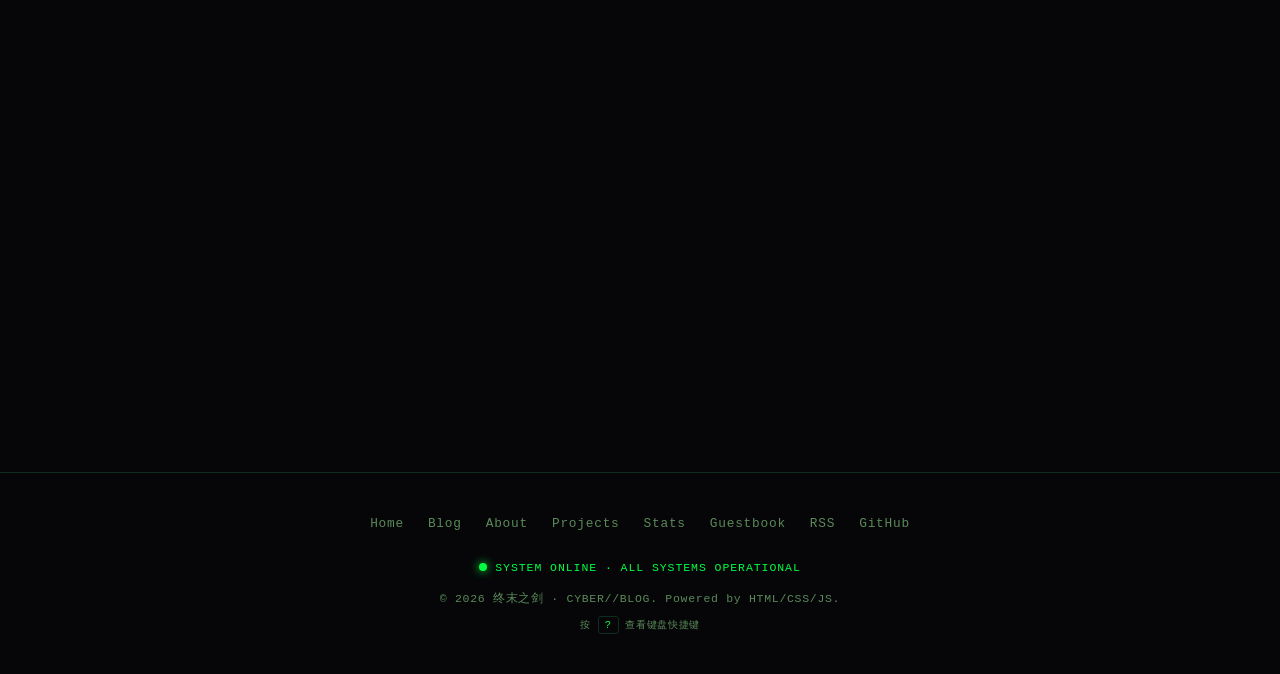
==== commit 3b83a998: "fix: 1.终端增加重置提示 2.游戏结束恢复终端输入 3.时钟修复为北京时间CST" ====
--- a/index.html
+++ b/index.html
@@ -116,7 +116,8 @@
           <span class="terminal-dot yellow" title="Minimize"></span>
           <span class="terminal-dot green" title="Maximize"></span>
           <span class="terminal-title" style="margin-left:12px;">root@cyberblog:~</span>
-          <span class="terminal-title" id="live-clock" style="margin-left:auto;">[LOADING...]</span>
+          <span class="terminal-title" style="margin-left:auto;font-size:0.6rem;opacity:0.4;">双击标题栏重置位置</span>
+          <span class="terminal-title" id="live-clock">[LOADING...]</span>
         </div>
         <div class="terminal-body" id="terminal-body">
           <div id="typing-text"></div>
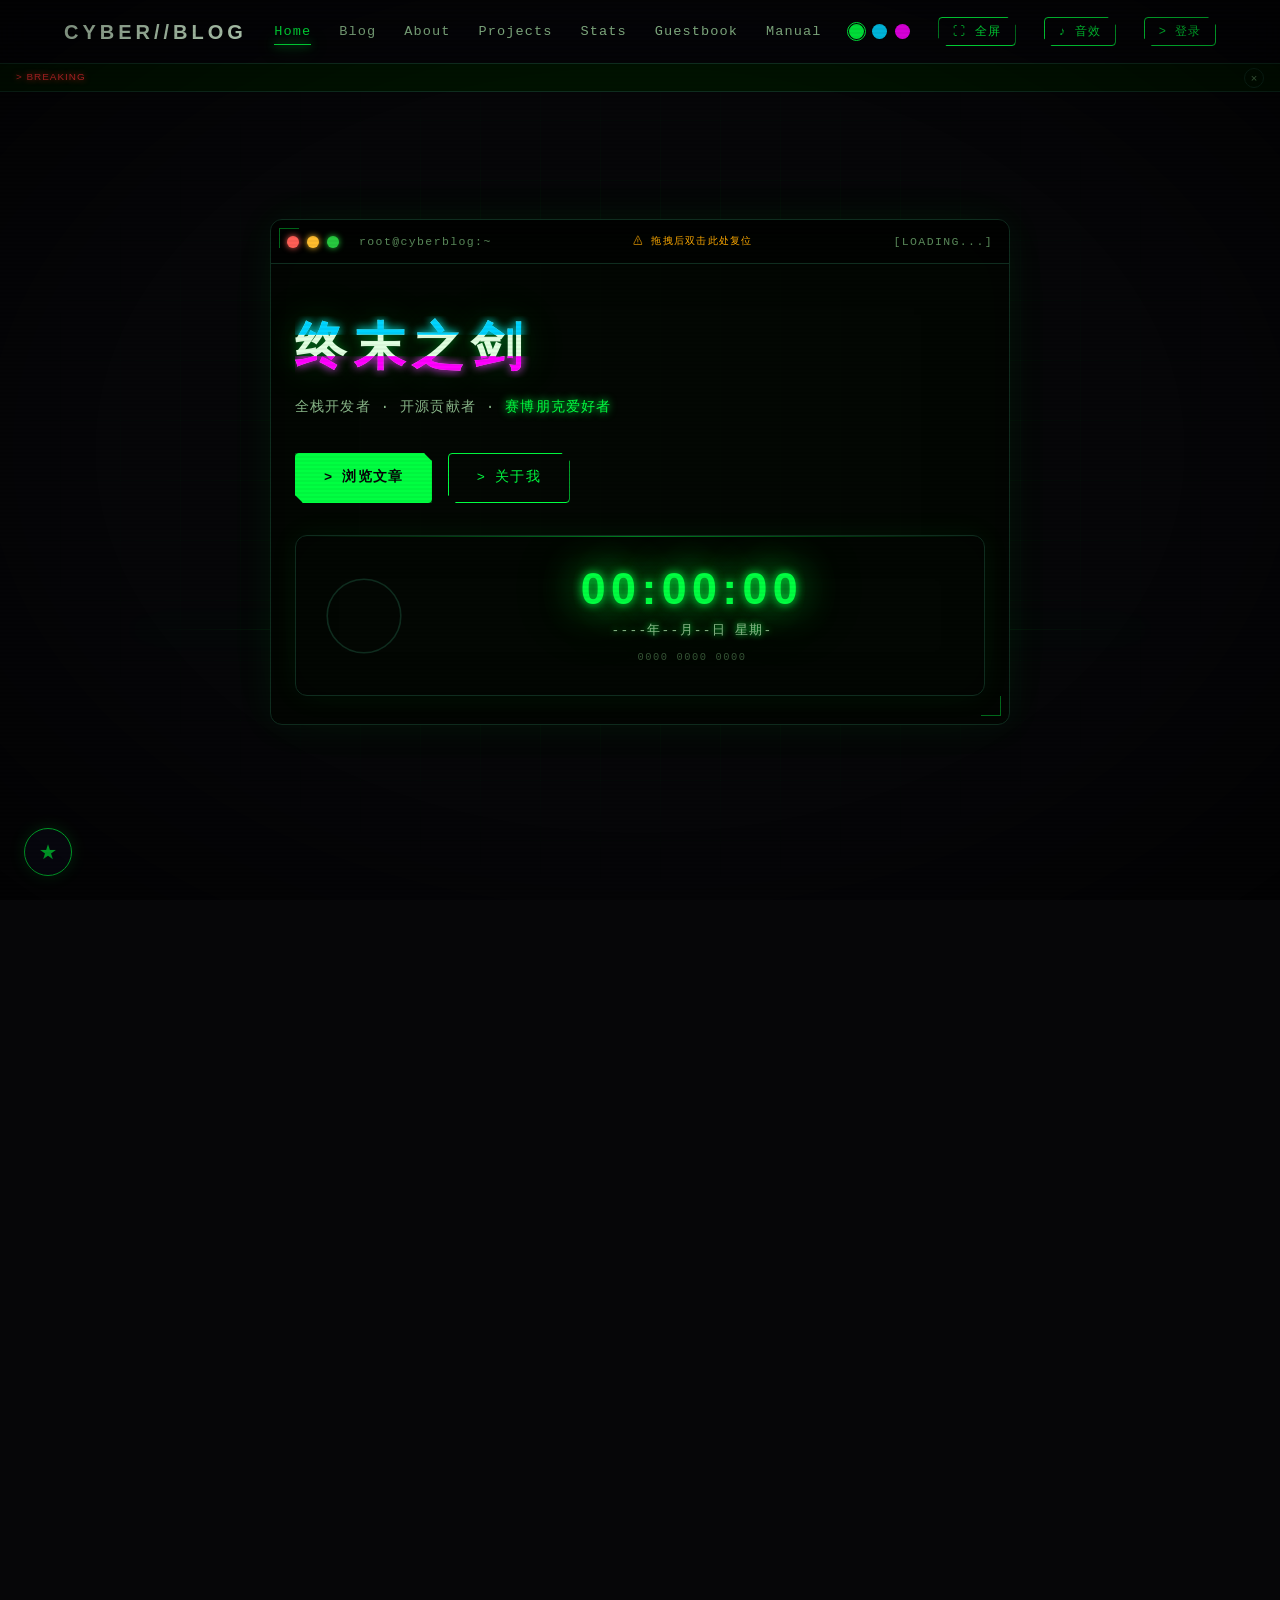
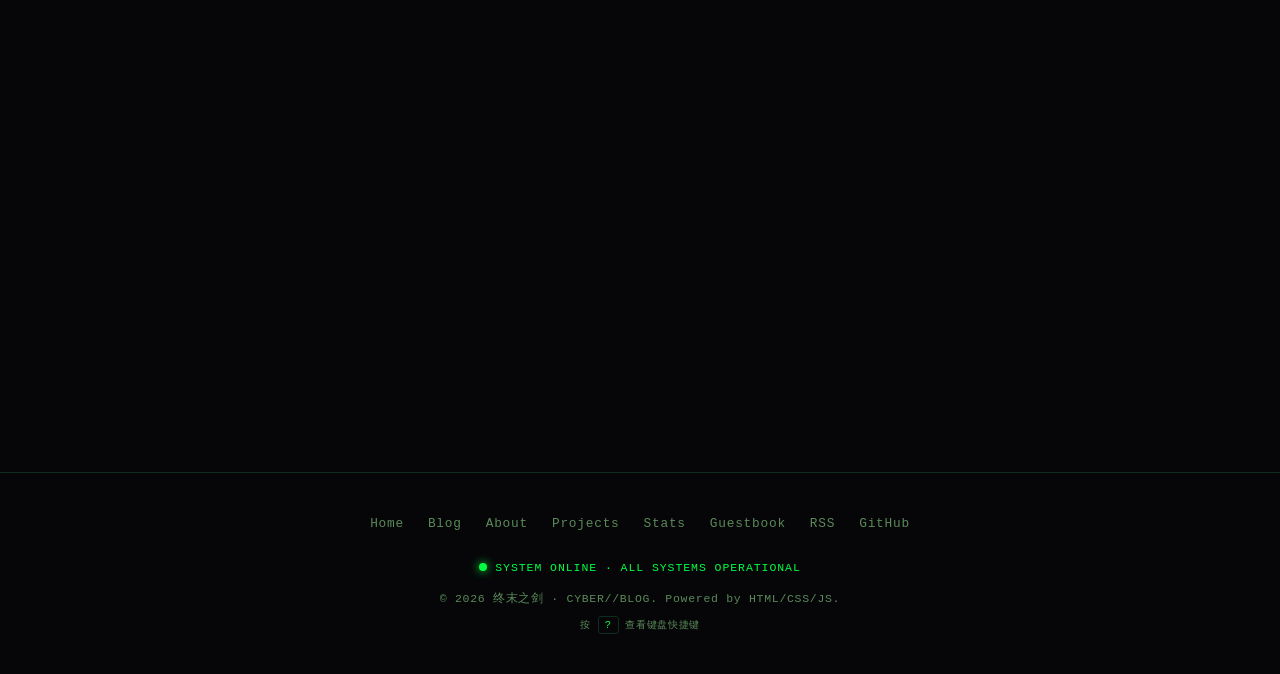
==== commit 28510b58: "fix: 终端复位提示改用醒目的琥珀色" ====
--- a/index.html
+++ b/index.html
@@ -116,7 +116,7 @@
           <span class="terminal-dot yellow" title="Minimize"></span>
           <span class="terminal-dot green" title="Maximize"></span>
           <span class="terminal-title" style="margin-left:12px;">root@cyberblog:~</span>
-          <span class="terminal-title" style="margin-left:auto;font-size:0.6rem;opacity:0.4;">双击标题栏重置位置</span>
+          <span class="terminal-title" style="margin-left:auto;color:var(--neon-amber);font-size:0.65rem;">&#9888; 拖拽后双击此处复位</span>
           <span class="terminal-title" id="live-clock">[LOADING...]</span>
         </div>
         <div class="terminal-body" id="terminal-body">
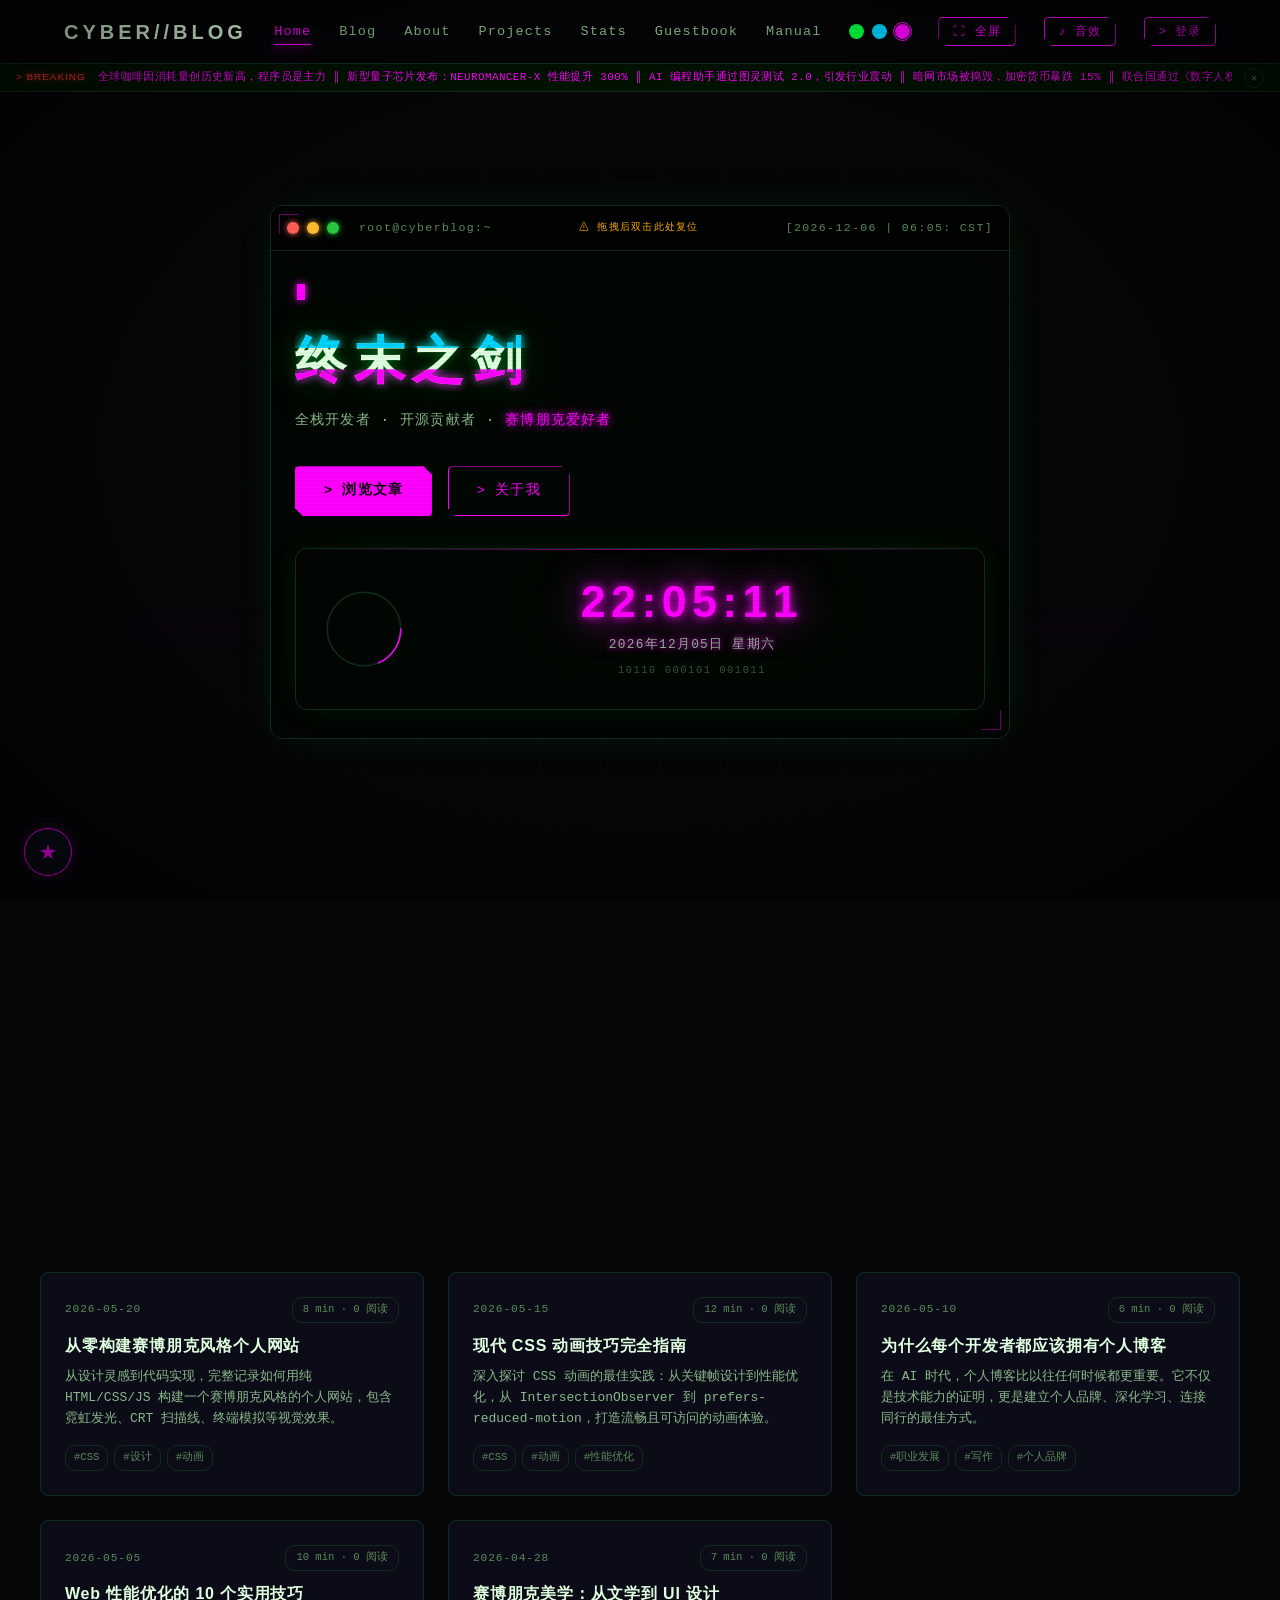
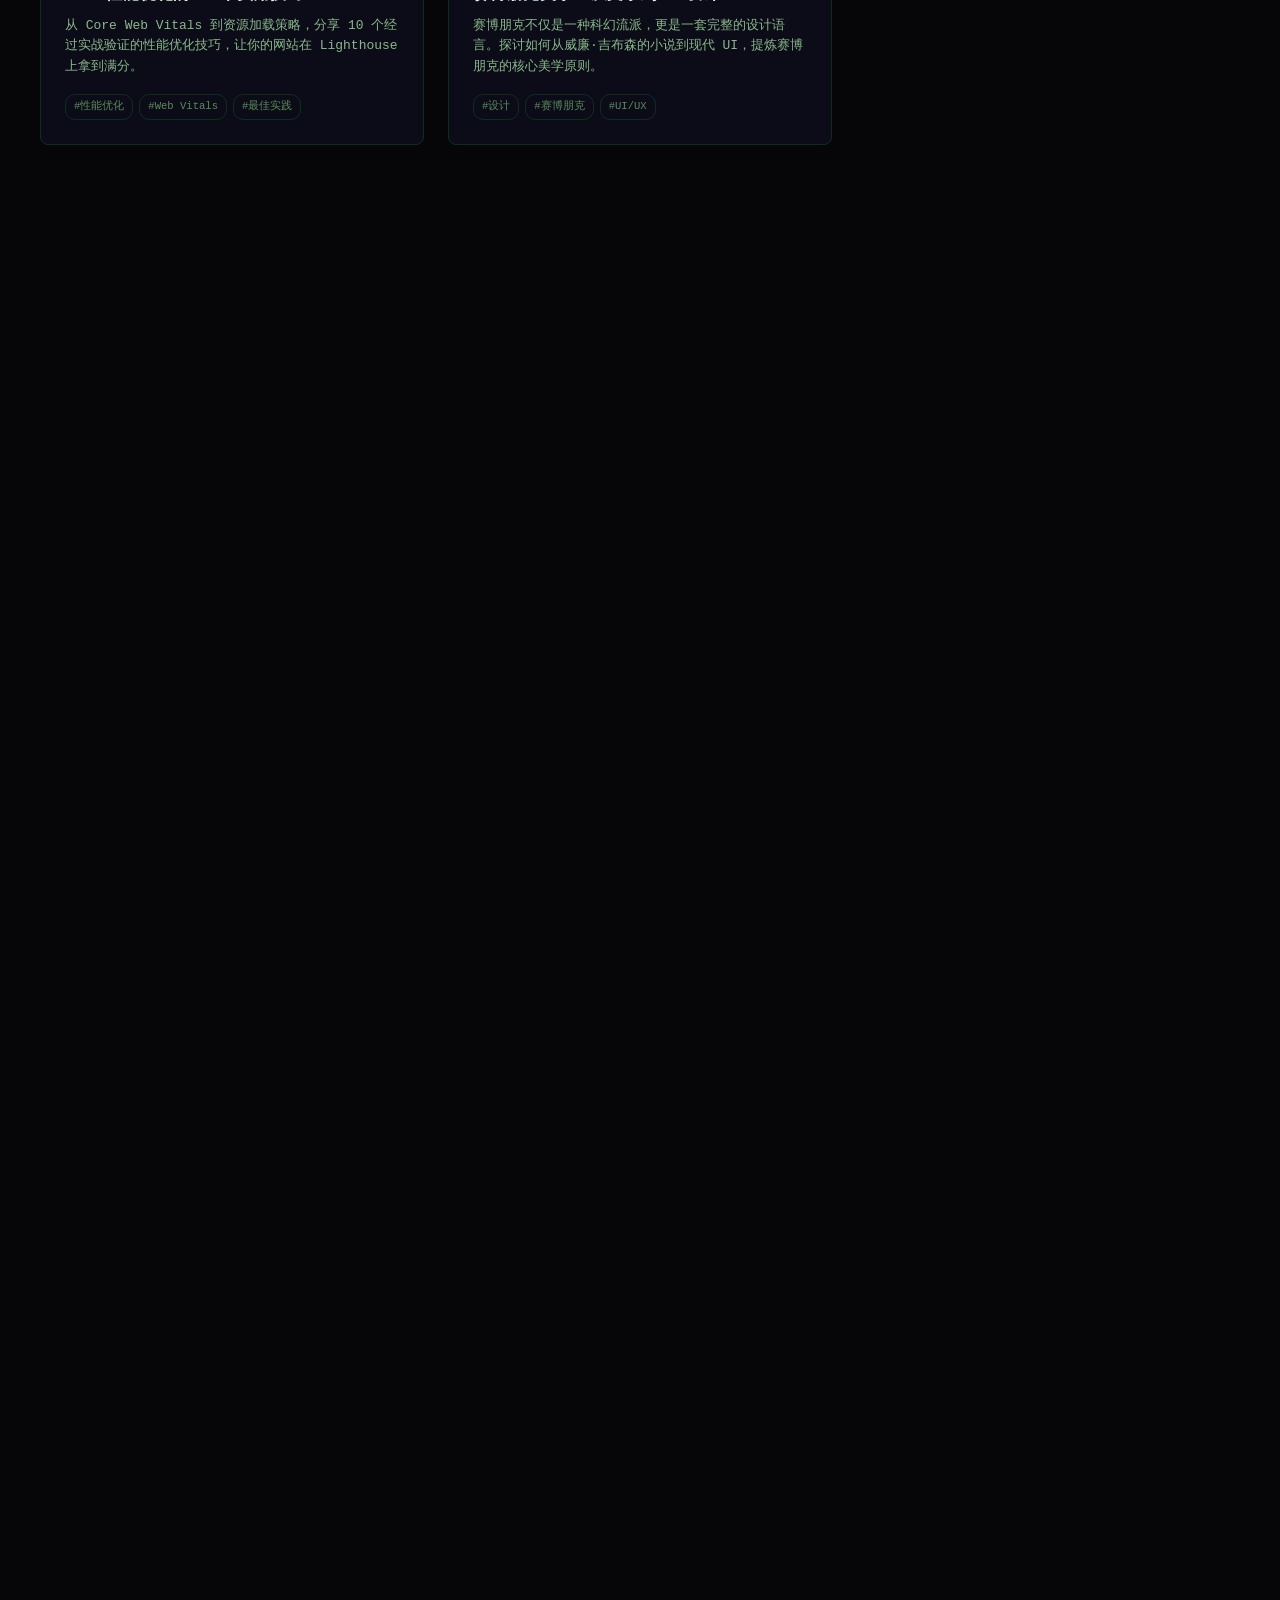
==== commit 02987e83: "fix: 移除注册页面多余的邮箱字段" ====
--- a/index.html
+++ b/index.html
@@ -350,7 +350,6 @@
         <h3 style="font-family:var(--font-display);color:var(--neon-primary);margin-bottom:20px;letter-spacing:0.08em;" id="auth-title">> LOGIN</h3>
         <form id="auth-form">
           <div class="auth-field"><label>用户名</label><input type="text" id="auth-username" placeholder="输入用户名" required autocomplete="off"></div>
-          <div class="auth-field" id="auth-email-field" style="display:none;"><label>邮箱</label><input type="email" id="auth-email" placeholder="your@email.com"></div>
           <div class="auth-field"><label>密码</label><input type="password" id="auth-password" placeholder="输入密码" required></div>
           <div class="auth-field" id="auth-confirm-field" style="display:none;"><label>确认密码</label><input type="password" id="auth-confirm" placeholder="再次输入密码"></div>
           <div id="pw-strength" style="display:none;"><div class="pw-bar-bg"><div class="pw-bar-fill" id="pw-bar-fill"></div></div><span class="pw-text" id="pw-text"></span></div>
